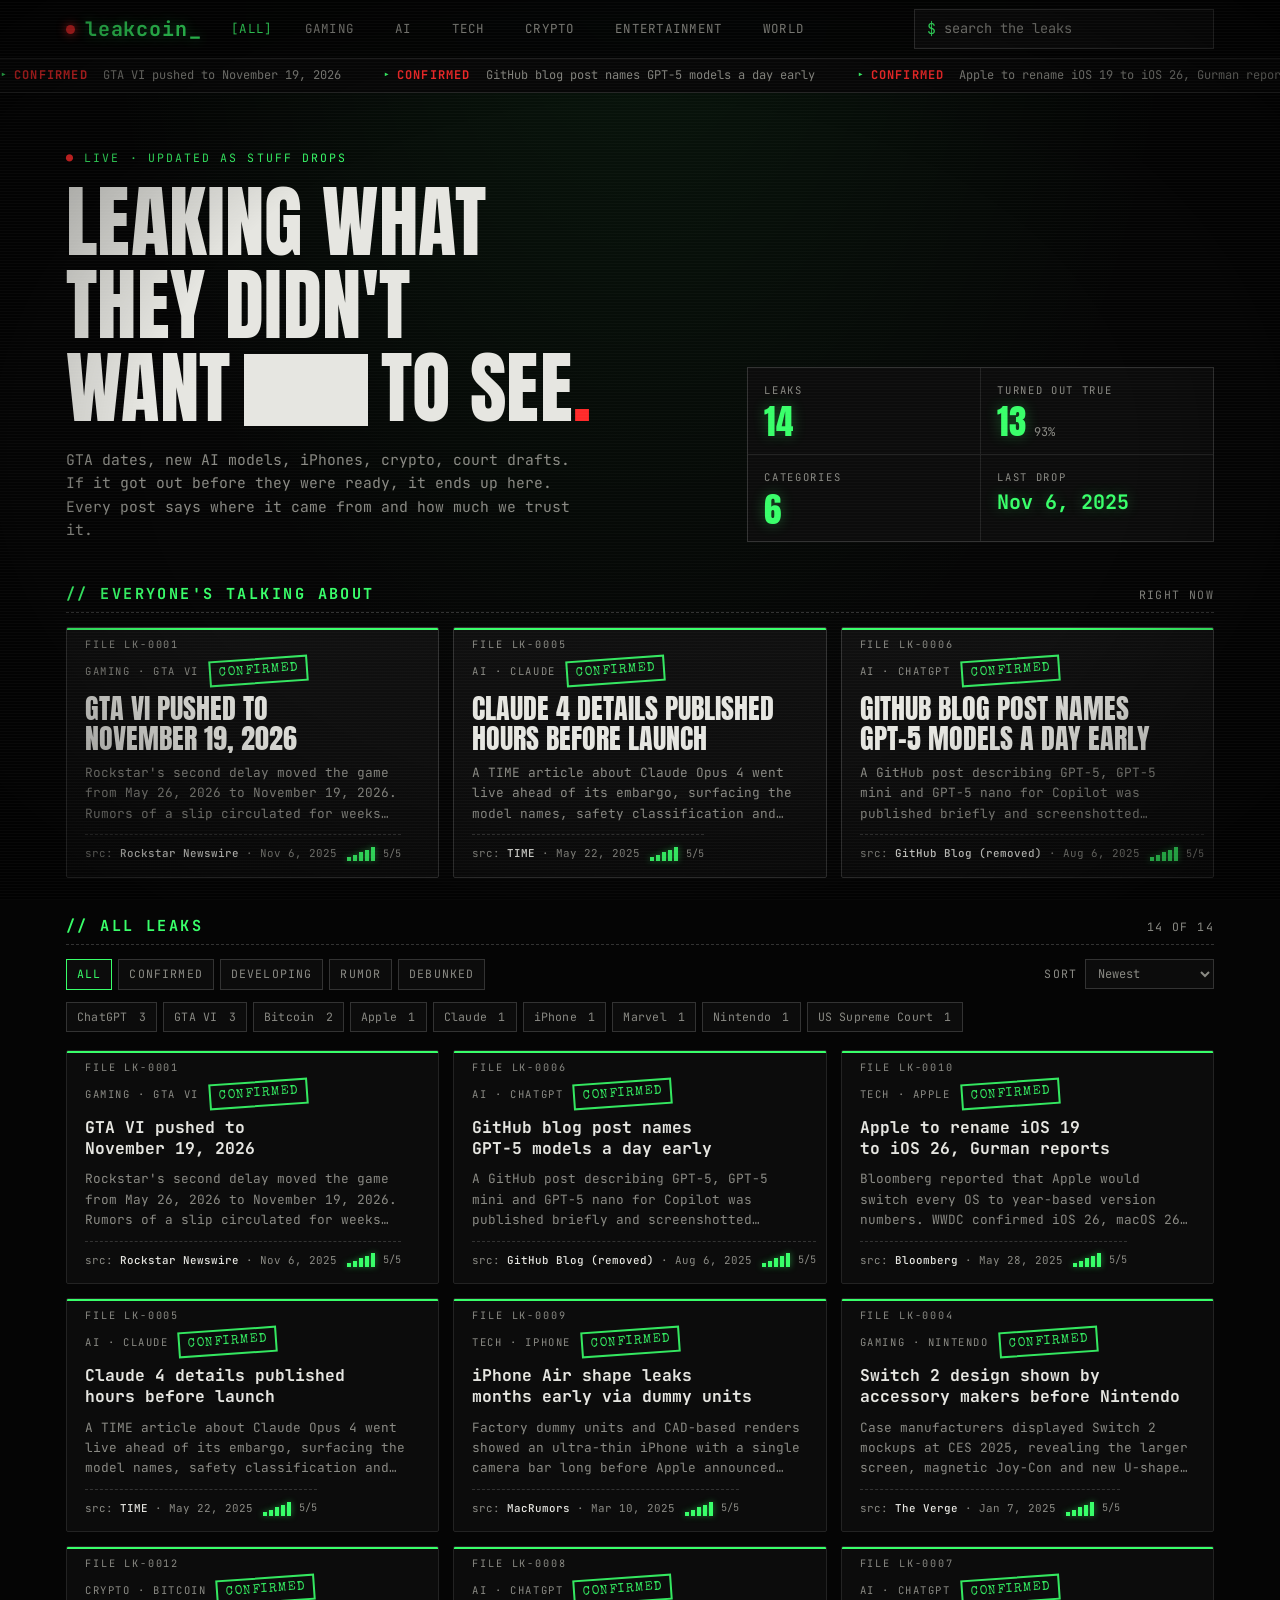
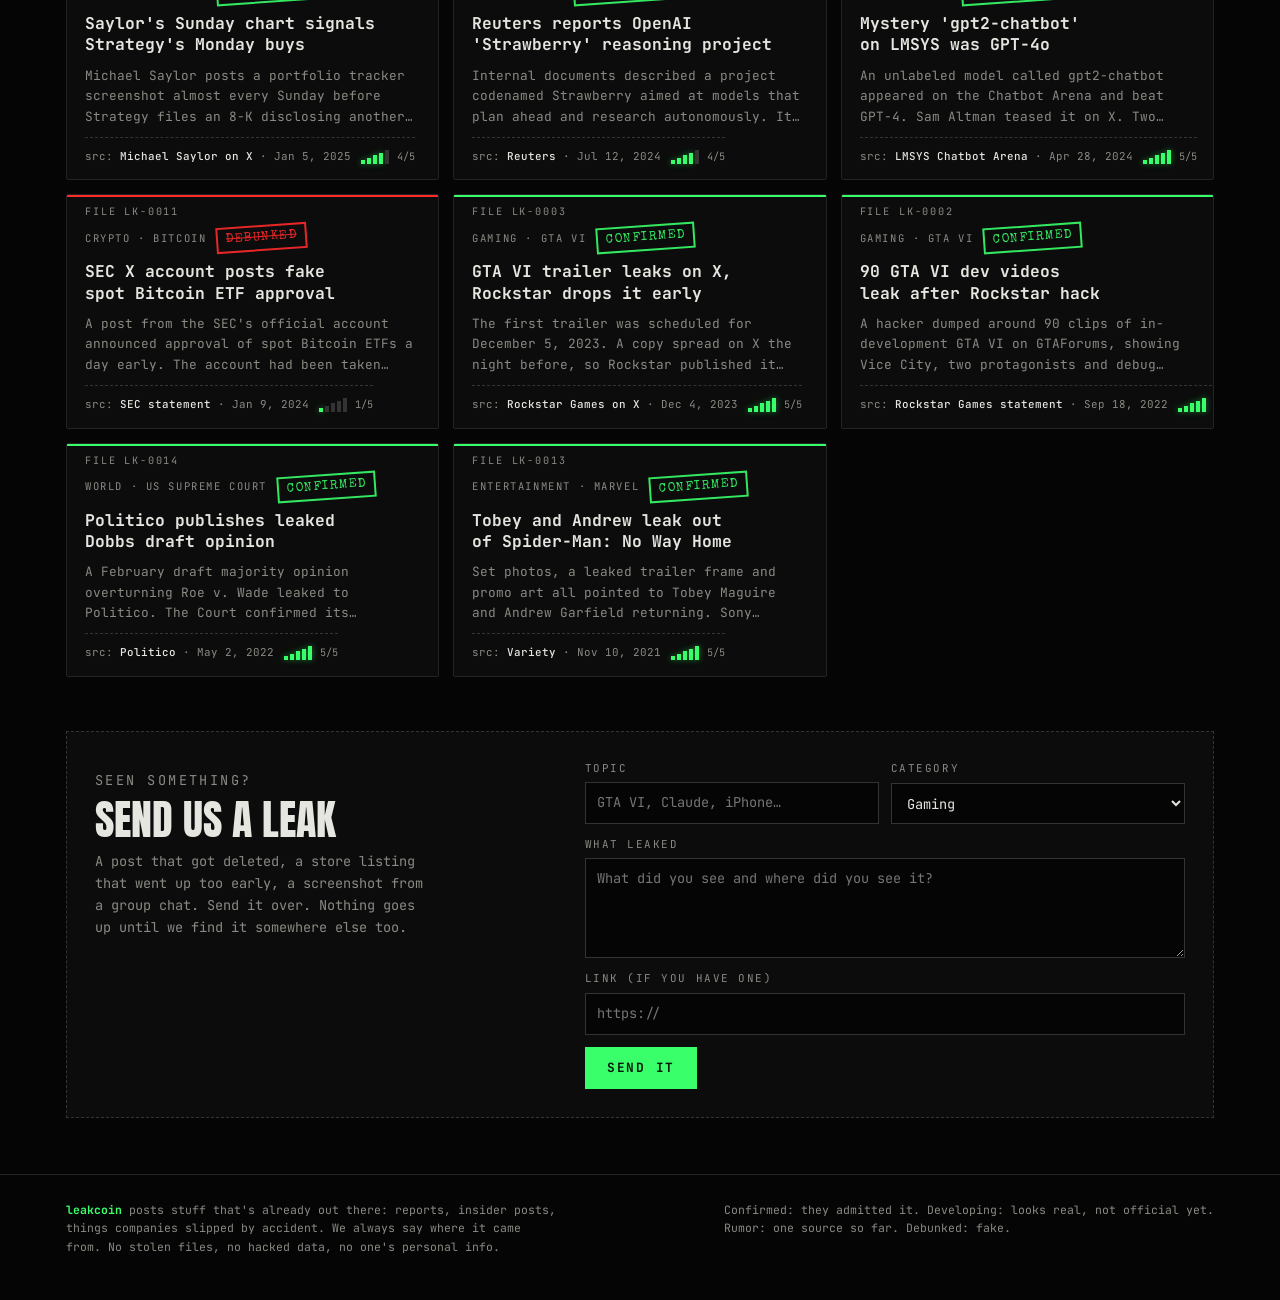
==== index.html @ 606b05f8 "Rewrite page copy in a plainer voice; new headline: Leaking what they didn't want you to see Co-Auth" ====
<!doctype html>
<html lang="en">
<head>
<meta charset="utf-8">
<meta name="viewport" content="width=device-width, initial-scale=1, viewport-fit=cover">
<title>leakcoin</title>
<meta name="claude:viewport-fit-sides" content="cover">
<link rel="preconnect" href="https://fonts.googleapis.com">
<link rel="preconnect" href="https://fonts.gstatic.com" crossorigin>
<link rel="stylesheet" href="https://fonts.googleapis.com/css2?family=Anton&family=JetBrains+Mono:wght@400;500;700&family=Special+Elite&display=swap">
<link rel="stylesheet" href="styles.css">
</head>
<body>

<header class="top" id="top">
  <div class="wrap top-inner">
    <a class="brand" href="#top"><span class="rec" aria-hidden="true"></span>leakcoin<span class="cursor" aria-hidden="true">_</span></a>
    <nav class="cats" id="nav-cats" aria-label="Categories"></nav>
    <label class="search" for="q">
      <svg width="16" height="16" viewBox="0 0 24 24" fill="none" stroke="currentColor" stroke-width="2" aria-hidden="true"><circle cx="11" cy="11" r="7"/><path d="m20 20-3.5-3.5"/></svg>
      <input id="q" type="search" placeholder="search the leaks" autocomplete="off">
    </label>
  </div>
</header>

<main>
  <div class="ticker" aria-hidden="true"><div class="ticker-track" id="ticker"></div></div>
  <section class="hero wrap">
    <div>
      <p class="eyebrow"><span class="blink">●</span> live · updated as stuff drops</p>
      <h1>Leaking what they didn't want <span class="redact">you</span> to see<em>.</em></h1>
      <p class="lede">GTA dates, new AI models, iPhones, crypto, court drafts. If it got out before they were ready, it ends up here. Every post says where it came from and how much we trust it.</p>
    </div>
    <dl class="stats">
      <div><dt>Leaks</dt><dd id="stat-total">0</dd></div>
      <div><dt>Turned out true</dt><dd id="stat-confirmed">0</dd></div>
      <div><dt>Categories</dt><dd id="stat-cats">0</dd></div>
      <div><dt>Last drop</dt><dd id="stat-updated" style="font-size:1.25rem">—</dd></div>
    </dl>
  </section>

  <section class="hot wrap" aria-labelledby="hot-h">
    <div class="section-head"><h2 id="hot-h">// Everyone's talking about</h2><span class="count">right now</span></div>
    <div class="hot-grid" id="hot"></div>
  </section>

  <section class="feed wrap" id="feed" aria-labelledby="feed-h">
    <div class="section-head"><h2 id="feed-h">// All leaks</h2><span class="count" id="feed-count"></span></div>
    <div class="toolbar">
      <div class="chips" id="status-chips" role="group" aria-label="Filter by status">
        <button class="chip status" data-status="all" aria-pressed="true">All</button>
        <button class="chip status" data-status="confirmed" aria-pressed="false">Confirmed</button>
        <button class="chip status" data-status="developing" aria-pressed="false">Developing</button>
        <button class="chip status" data-status="rumor" aria-pressed="false">Rumor</button>
        <button class="chip status" data-status="debunked" aria-pressed="false">Debunked</button>
      </div>
      <label class="sort">Sort
        <select id="sort">
          <option value="newest">Newest</option>
          <option value="hottest">Hottest</option>
          <option value="credible">Most credible</option>
        </select>
      </label>
    </div>
    <div class="topics" id="topics" role="group" aria-label="Filter by topic"></div>
    <div class="cards" id="cards"></div>
    <p class="empty" id="empty" hidden>Nothing here yet. Try a different search.</p>
  </section>

  <section class="tip wrap" id="tip">
    <div class="tip-box">
      <div>
        <p class="eyebrow">Seen something?</p>
        <h2>Send us a leak</h2>
        <p>A post that got deleted, a store listing that went up too early, a screenshot from a group chat. Send it over. Nothing goes up until we find it somewhere else too.</p>
      </div>
      <form id="tip-form">
        <div class="row2">
          <label>Topic <input id="tip-topic" name="topic" placeholder="GTA VI, Claude, iPhone…" required></label>
          <label>Category
            <select id="tip-cat" name="category">
              <option>Gaming</option><option>AI</option><option>Tech</option><option>Crypto</option><option>Entertainment</option><option>World</option>
            </select>
          </label>
        </div>
        <label>What leaked <textarea id="tip-text" name="text" placeholder="What did you see and where did you see it?" required></textarea></label>
        <label>Link (if you have one) <input id="tip-link" name="link" type="url" placeholder="https://"></label>
        <button class="btn" type="submit">Send it</button>
        <p class="note" id="tip-note" hidden>Got it. We'll check it out.</p>
      </form>
    </div>
  </section>
</main>

<footer>
  <div class="wrap">
    <p><strong>leakcoin</strong> posts stuff that's already out there: reports, insider posts, things companies slipped by accident. We always say where it came from. No stolen files, no hacked data, no one's personal info.</p>
    <p>Confirmed: they admitted it. Developing: looks real, not official yet. Rumor: one source so far. Debunked: fake.</p>
  </div>
</footer>

<dialog id="detail" aria-labelledby="detail-body">
  <button class="close" id="detail-close" aria-label="Close">✕</button>
  <div class="detail" id="detail-body"></div>
</dialog>

<script src="data.js"></script>
<script src="app.js"></script>
</body>
</html>
---- styles.css ----
/* leakcoin — design tokens
   Look: an underground leak board. Pure black, monospace, intercepted-file cards with
   rubber-stamp statuses, redaction bars, a scrolling wire ticker and faint CRT scanlines.
   Dark only on purpose. */
:root {
  --bg: #050505;
  --surface: #0c0c0c;
  --surface-2: #141414;
  --line: #232323;
  --line-2: #333;
  --fg: #e6e6e1;
  --muted: #8a8a84;
  --accent: #39ff6a;        /* phosphor green */
  --accent-ink: #031a08;
  --stamp: #ff2a2a;         /* classified red */
  --ok: #39ff6a;
  --warn: #ffb020;
  --bad: #ff2a2a;
  --info: #49c6ff;
  --shadow: 0 20px 60px rgba(0,0,0,.7);
  --display: "Anton", Impact, "Arial Narrow", sans-serif;
  --body: "JetBrains Mono", ui-monospace, SFMono-Regular, Menlo, monospace;
  --mono: "JetBrains Mono", ui-monospace, SFMono-Regular, Menlo, monospace;
  --type: "Special Elite", "Courier New", monospace;
  --radius: 2px;
  color-scheme: dark;
}

* { box-sizing: border-box; }
html { scroll-behavior: smooth; }
body {
  margin: 0; background: var(--bg); color: var(--fg);
  font-family: var(--body); font-size: 15px; line-height: 1.6;
  -webkit-font-smoothing: antialiased;
  background-image: radial-gradient(ellipse at 50% -10%, rgba(57,255,106,.07), transparent 60%);
  background-attachment: fixed;
}
/* CRT scanlines + vignette */
body::after {
  content: ""; position: fixed; inset: 0; pointer-events: none; z-index: 50;
  background:
    repeating-linear-gradient(0deg, rgba(255,255,255,.025) 0 1px, transparent 1px 3px),
    radial-gradient(ellipse at center, transparent 55%, rgba(0,0,0,.55));
}
body::before { content: ""; position: fixed; inset: 0 0 auto; height: env(safe-area-inset-top, 0px); z-index: 10; background: var(--bg); }
::selection { background: var(--accent); color: var(--accent-ink); }
a { color: inherit; }
button, input, select, textarea { font: inherit; color: inherit; }
button { cursor: pointer; }
:focus-visible { outline: 1px dashed var(--accent); outline-offset: 3px; }
h1, h2, h3 { text-wrap: balance; margin: 0; line-height: 1.05; }
.wrap {
  max-width: 1180px; margin-inline: auto;
  padding-left: max(16px, env(safe-area-inset-left, 0px));
  padding-right: max(16px, env(safe-area-inset-right, 0px));
}
.mono { font-family: var(--mono); }
.eyebrow { font-family: var(--mono); font-size: .72rem; letter-spacing: .18em; text-transform: uppercase; color: var(--accent); margin: 0; }
.blink { animation: blink 1.2s steps(1) infinite; color: var(--stamp); }
@keyframes blink { 50% { opacity: 0; } }

/* header */
.top { position: sticky; top: env(safe-area-inset-top, 0px); z-index: 9; background: rgba(5,5,5,.9); backdrop-filter: blur(8px); border-bottom: 1px solid var(--line); }
.top-inner { display: flex; align-items: center; gap: 18px; min-height: 58px; padding-block: 8px; flex-wrap: wrap; }
.brand { display: inline-flex; align-items: center; gap: 10px; text-decoration: none; font-family: var(--mono); font-weight: 700; font-size: 1.25rem; letter-spacing: .04em; color: var(--accent); text-shadow: 0 0 12px rgba(57,255,106,.45); }
.brand .rec { width: 9px; height: 9px; border-radius: 50%; background: var(--stamp); box-shadow: 0 0 10px var(--stamp); animation: blink 1.6s steps(1) infinite; }
.brand .cursor { margin-left: -8px; animation: blink 1s steps(1) infinite; }
.cats { display: flex; gap: 2px; flex: 1 1 320px; overflow-x: auto; scrollbar-width: none; min-width: 0; }
.cats::-webkit-scrollbar { display: none; }
.cats button { background: none; border: 1px solid transparent; padding: 6px 10px; color: var(--muted); white-space: nowrap; font-size: .78rem; text-transform: uppercase; letter-spacing: .1em; }
.cats button::before { content: "["; opacity: 0; }
.cats button::after { content: "]"; opacity: 0; }
.cats button:hover { color: var(--fg); }
.cats button[aria-current="true"] { color: var(--accent); }
.cats button[aria-current="true"]::before, .cats button[aria-current="true"]::after { opacity: 1; }
.search { display: flex; align-items: center; gap: 8px; background: var(--surface); border: 1px solid var(--line-2); padding: 0 12px; flex: 0 1 300px; min-width: 0; }
.search::before { content: "$"; color: var(--accent); }
.search svg { display: none; }
.search input { flex: 1; min-width: 0; background: none; border: 0; padding: 8px 0; outline: none; font-size: .85rem; }
.search input::placeholder { color: var(--muted); }
.search:focus-within { border-color: var(--accent); }

/* ticker */
.ticker { border-bottom: 1px solid var(--line); background: #080808; overflow: hidden; white-space: nowrap; font-size: .75rem; }
.ticker-track { display: inline-flex; gap: 42px; padding: 7px 0; animation: tick 70s linear infinite; }
.ticker-track span { color: var(--muted); }
.ticker-track b { color: var(--stamp); font-weight: 700; text-transform: uppercase; letter-spacing: .1em; margin-right: 8px; }
.ticker-track span::before { content: "▸ "; color: var(--accent); }
@keyframes tick { to { transform: translateX(-50%); } }

/* hero */
.hero { padding-block: 56px 34px; display: grid; gap: 28px; grid-template-columns: minmax(0, 1.4fr) minmax(0, 1fr); align-items: end; }
.hero h1 { font-family: var(--display); font-weight: 400; font-size: clamp(2.6rem, 6.2vw, 5.2rem); text-transform: uppercase; letter-spacing: .005em; max-width: 15ch; margin-top: 12px; }
.hero h1 em { font-style: normal; color: var(--stamp); }
.redact { position: relative; display: inline-block; color: transparent; animation: reveal 5s ease-in-out infinite; }
.redact::after { content: ""; position: absolute; inset: .1em -.08em .05em; background: var(--fg); animation: unredact 5s ease-in-out infinite; transform-origin: right; }
@keyframes unredact { 0%, 55% { transform: scaleX(1); } 65%, 90% { transform: scaleX(0); } 100% { transform: scaleX(1); } }
@keyframes reveal { 0%, 58% { color: transparent; } 62%, 92% { color: var(--accent); } 100% { color: transparent; } }
.lede { color: var(--muted); max-width: 58ch; margin: 18px 0 0; font-size: .92rem; }
.stats { margin: 0; display: grid; grid-template-columns: repeat(2, minmax(0,1fr)); gap: 1px; background: var(--line); border: 1px solid var(--line-2); }
.stats div { background: var(--surface); padding: 14px 16px; }
.stats dt { font-size: .66rem; letter-spacing: .16em; text-transform: uppercase; color: var(--muted); }
.stats dd { margin: 6px 0 0; font-family: var(--display); font-size: 2.2rem; line-height: 1; color: var(--accent); font-variant-numeric: tabular-nums; text-shadow: 0 0 14px rgba(57,255,106,.3); }
.stats dd small { font-family: var(--mono); font-size: .75rem; color: var(--muted); margin-left: 8px; text-shadow: none; }
#stat-updated { font-family: var(--mono); font-weight: 700; }

/* sections */
.section-head { display: flex; align-items: baseline; justify-content: space-between; gap: 12px; margin-bottom: 14px; flex-wrap: wrap; border-bottom: 1px dashed var(--line-2); padding-bottom: 8px; }
.section-head h2 { font-family: var(--mono); font-size: .95rem; font-weight: 700; text-transform: uppercase; letter-spacing: .16em; color: var(--accent); }
.section-head .count { color: var(--muted); font-size: .72rem; text-transform: uppercase; letter-spacing: .12em; }
.hot { padding-block: 10px 30px; }
.hot-grid { display: grid; grid-template-columns: repeat(3, minmax(0, 1fr)); gap: 14px; }

/* cards: intercepted files */
.card {
  background: var(--surface); border: 1px solid var(--line); border-radius: var(--radius);
  padding: 30px 18px 14px; display: flex; flex-direction: column; gap: 10px; min-width: 0;
  text-align: left; width: 100%; position: relative; overflow: hidden;
  transition: border-color .15s, box-shadow .15s;
}
.card::before { content: ""; position: absolute; inset: 0 0 auto; height: 2px; background: var(--line-2); }
.card[data-s="confirmed"]::before { background: var(--ok); }
.card[data-s="developing"]::before { background: var(--info); }
.card[data-s="rumor"]::before { background: var(--warn); }
.card[data-s="debunked"]::before { background: var(--bad); }
.card:hover { border-color: var(--accent); box-shadow: 0 0 0 1px rgba(57,255,106,.25), 0 0 30px rgba(57,255,106,.08); }
.card:hover h3 { color: var(--accent); }
.file { position: absolute; top: 9px; left: 18px; font-size: .64rem; letter-spacing: .18em; color: var(--muted); }
.card.hot-card { background: linear-gradient(180deg, #101010, var(--surface)); border-color: var(--line-2); }
.card-top { display: flex; justify-content: space-between; align-items: center; gap: 10px; }
.cat { font-size: .66rem; letter-spacing: .15em; text-transform: uppercase; color: var(--muted); }
/* status as a rubber stamp */
.pill { font-family: var(--type); font-size: .78rem; letter-spacing: .12em; text-transform: uppercase; padding: 1px 8px; border: 2px solid; white-space: nowrap; transform: rotate(-4deg); opacity: .9; }
.pill[data-s="confirmed"]  { color: var(--ok); }
.pill[data-s="developing"] { color: var(--info); }
.pill[data-s="rumor"]      { color: var(--warn); }
.pill[data-s="debunked"]   { color: var(--bad); text-decoration: line-through; }
.card h3 { font-family: var(--mono); font-size: 1.02rem; font-weight: 700; line-height: 1.3; transition: color .15s; }
.hot-card h3 { font-family: var(--display); font-weight: 400; font-size: 1.75rem; text-transform: uppercase; line-height: 1.05; }
.card p { margin: 0; color: var(--muted); font-size: .8rem; display: -webkit-box; -webkit-line-clamp: 3; -webkit-box-orient: vertical; overflow: hidden; }
.card-foot { display: flex; justify-content: space-between; align-items: center; gap: 10px; margin-top: auto; padding-top: 10px; border-top: 1px dashed var(--line-2); }
.src { font-size: .68rem; color: var(--muted); min-width: 0; overflow: hidden; text-overflow: ellipsis; white-space: nowrap; }
.src b { color: var(--fg); font-weight: 500; }
.src b::before { content: "src: "; color: var(--muted); font-weight: 400; }
/* credibility as signal bars */
.cred { display: inline-flex; gap: 2px; align-items: flex-end; flex: none; height: 14px; }
.cred i { width: 4px; background: var(--line-2); display: block; }
.cred i:nth-child(1) { height: 4px; } .cred i:nth-child(2) { height: 6px; } .cred i:nth-child(3) { height: 9px; }
.cred i:nth-child(4) { height: 11px; } .cred i:nth-child(5) { height: 14px; }
.cred i.on { background: var(--accent); box-shadow: 0 0 6px rgba(57,255,106,.5); }
.cred span { font-size: .64rem; color: var(--muted); margin-left: 6px; align-self: center; }

/* feed */
.feed { padding-block: 10px 44px; }
.toolbar { display: flex; justify-content: space-between; gap: 12px; align-items: center; flex-wrap: wrap; margin-bottom: 12px; }
.chips { display: flex; gap: 6px; flex-wrap: wrap; }
.chip { border: 1px solid var(--line-2); background: var(--surface); padding: 5px 10px; font-size: .72rem; color: var(--muted); text-transform: uppercase; letter-spacing: .1em; }
.chip:hover { color: var(--fg); border-color: var(--muted); }
.chip[aria-pressed="true"] { color: var(--accent); border-color: var(--accent); }
.chip.topic { text-transform: none; letter-spacing: .02em; }
.chip.topic[aria-pressed="true"] { color: var(--accent-ink); background: var(--accent); border-color: var(--accent); }
.sort { display: flex; align-items: center; gap: 8px; color: var(--muted); font-size: .72rem; text-transform: uppercase; letter-spacing: .1em; }
.sort select { background: var(--surface); border: 1px solid var(--line-2); padding: 5px 8px; font-size: .75rem; }
.topics { display: flex; gap: 6px; flex-wrap: wrap; margin-bottom: 18px; }
.topics .chip .mono { color: var(--muted); margin-left: 4px; }
.topics .chip[aria-pressed="true"] .mono { color: var(--accent-ink); }
.cards { display: grid; grid-template-columns: repeat(3, minmax(0, 1fr)); gap: 14px; }
.empty { color: var(--muted); text-align: center; padding: 40px 0; border: 1px dashed var(--line-2); font-size: .85rem; }

/* tip: dead drop */
.tip { padding-block: 10px 56px; }
.tip-box { display: grid; grid-template-columns: minmax(0, 1fr) minmax(0, 1.3fr); gap: 28px; background: var(--surface); border: 1px dashed var(--line-2); padding: 28px; position: relative; }
.tip-box h2 { font-family: var(--display); font-weight: 400; font-size: 2.6rem; text-transform: uppercase; margin-top: 6px; }
.tip-box p { color: var(--muted); margin: 10px 0 0; max-width: 42ch; font-size: .85rem; }
.tip form { display: grid; gap: 12px; }
.tip label { display: grid; gap: 5px; font-size: .68rem; color: var(--muted); text-transform: uppercase; letter-spacing: .14em; }
.tip input, .tip textarea, .tip select { background: var(--bg); border: 1px solid var(--line-2); padding: 9px 11px; width: 100%; font-size: .85rem; text-transform: none; letter-spacing: 0; color: var(--fg); }
.tip input:focus, .tip textarea:focus, .tip select:focus { border-color: var(--accent); outline: none; }
.tip textarea { min-height: 100px; resize: vertical; }
.row2 { display: grid; grid-template-columns: 1fr 1fr; gap: 12px; }
.btn { background: var(--accent); color: var(--accent-ink); border: 0; padding: 11px 22px; font-weight: 700; text-transform: uppercase; letter-spacing: .14em; font-size: .8rem; justify-self: start; }
.btn:hover { box-shadow: 0 0 20px rgba(57,255,106,.45); }
.note { font-size: .75rem; color: var(--ok); margin: 0; }

footer { border-top: 1px solid var(--line); padding-block: 26px 44px; color: var(--muted); font-size: .72rem; }
footer .wrap { display: flex; justify-content: space-between; gap: 16px; flex-wrap: wrap; }
footer p { margin: 0; max-width: 70ch; }
footer strong { color: var(--accent); }

/* detail dialog: the opened file */
dialog { background: var(--surface); color: var(--fg); border: 1px solid var(--line-2); border-radius: var(--radius); padding: 0; width: min(720px, calc(100vw - 32px)); max-height: calc(100vh - 48px); box-shadow: var(--shadow), 0 0 0 1px rgba(57,255,106,.12); }
dialog::backdrop { background: rgba(0,0,0,.8); backdrop-filter: blur(2px); }
.detail { padding: 28px; display: grid; gap: 16px; }
.detail .card-top { align-items: flex-start; padding-right: 40px; }
.detail .pill { font-size: 1.05rem; transform: rotate(-6deg); }
.detail h2 { font-family: var(--display); font-weight: 400; font-size: 2.4rem; text-transform: uppercase; }
.detail .summary { font-size: .92rem; margin: 0; }
.detail h4 { margin: 8px 0 6px; font-size: .68rem; letter-spacing: .18em; text-transform: uppercase; color: var(--accent); font-weight: 500; }
.detail h4::before { content: "// "; }
.detail ul { margin: 0; padding-left: 18px; font-size: .85rem; }
.detail li { margin: 4px 0; }
.detail ul li::marker { content: "› "; color: var(--accent); }
.timeline { list-style: none; margin: 0; display: grid; gap: 6px; border-left: 1px solid var(--line-2); padding-left: 14px; }
.timeline li { display: grid; grid-template-columns: 110px 1fr; gap: 12px; font-size: .82rem; }
.timeline time { font-size: .72rem; color: var(--muted); padding-top: 2px; }
.sources { display: flex; flex-wrap: wrap; gap: 6px; }
.sources span, .tags span { font-size: .7rem; border: 1px solid var(--line-2); padding: 3px 9px; }
.tags span::before { content: "#"; color: var(--accent); }
.tags { display: flex; flex-wrap: wrap; gap: 6px; }
.close { position: absolute; top: 12px; right: 12px; background: var(--surface-2); border: 1px solid var(--line-2); width: 34px; height: 34px; display: grid; place-items: center; z-index: 1; }
.close:hover { border-color: var(--stamp); color: var(--stamp); }
.detail-foot { display: flex; justify-content: space-between; align-items: center; gap: 12px; border-top: 1px dashed var(--line-2); padding-top: 12px; flex-wrap: wrap; }

@media (max-width: 900px) {
  .hero { grid-template-columns: 1fr; }
  .hot-grid, .cards { grid-template-columns: repeat(2, minmax(0, 1fr)); }
  .tip-box { grid-template-columns: 1fr; }
}
@media (max-width: 600px) {
  .top-inner { gap: 8px; }
  .search { flex-basis: 100%; order: 3; }
  .hero { padding-block: 36px 24px; }
  .hot-grid, .cards { grid-template-columns: 1fr; }
  .stats dd { font-size: 1.8rem; }
  .row2 { grid-template-columns: 1fr; }
  .timeline li { grid-template-columns: 1fr; gap: 2px; }
  .detail { padding: 24px 18px; }
  .detail h2 { font-size: 1.9rem; }
}
@media (prefers-reduced-motion: reduce) {
  html { scroll-behavior: auto; }
  *, *::before, *::after { animation: none !important; transition: none !important; }
  .redact { color: var(--accent); }
  .redact::after { display: none; }
}
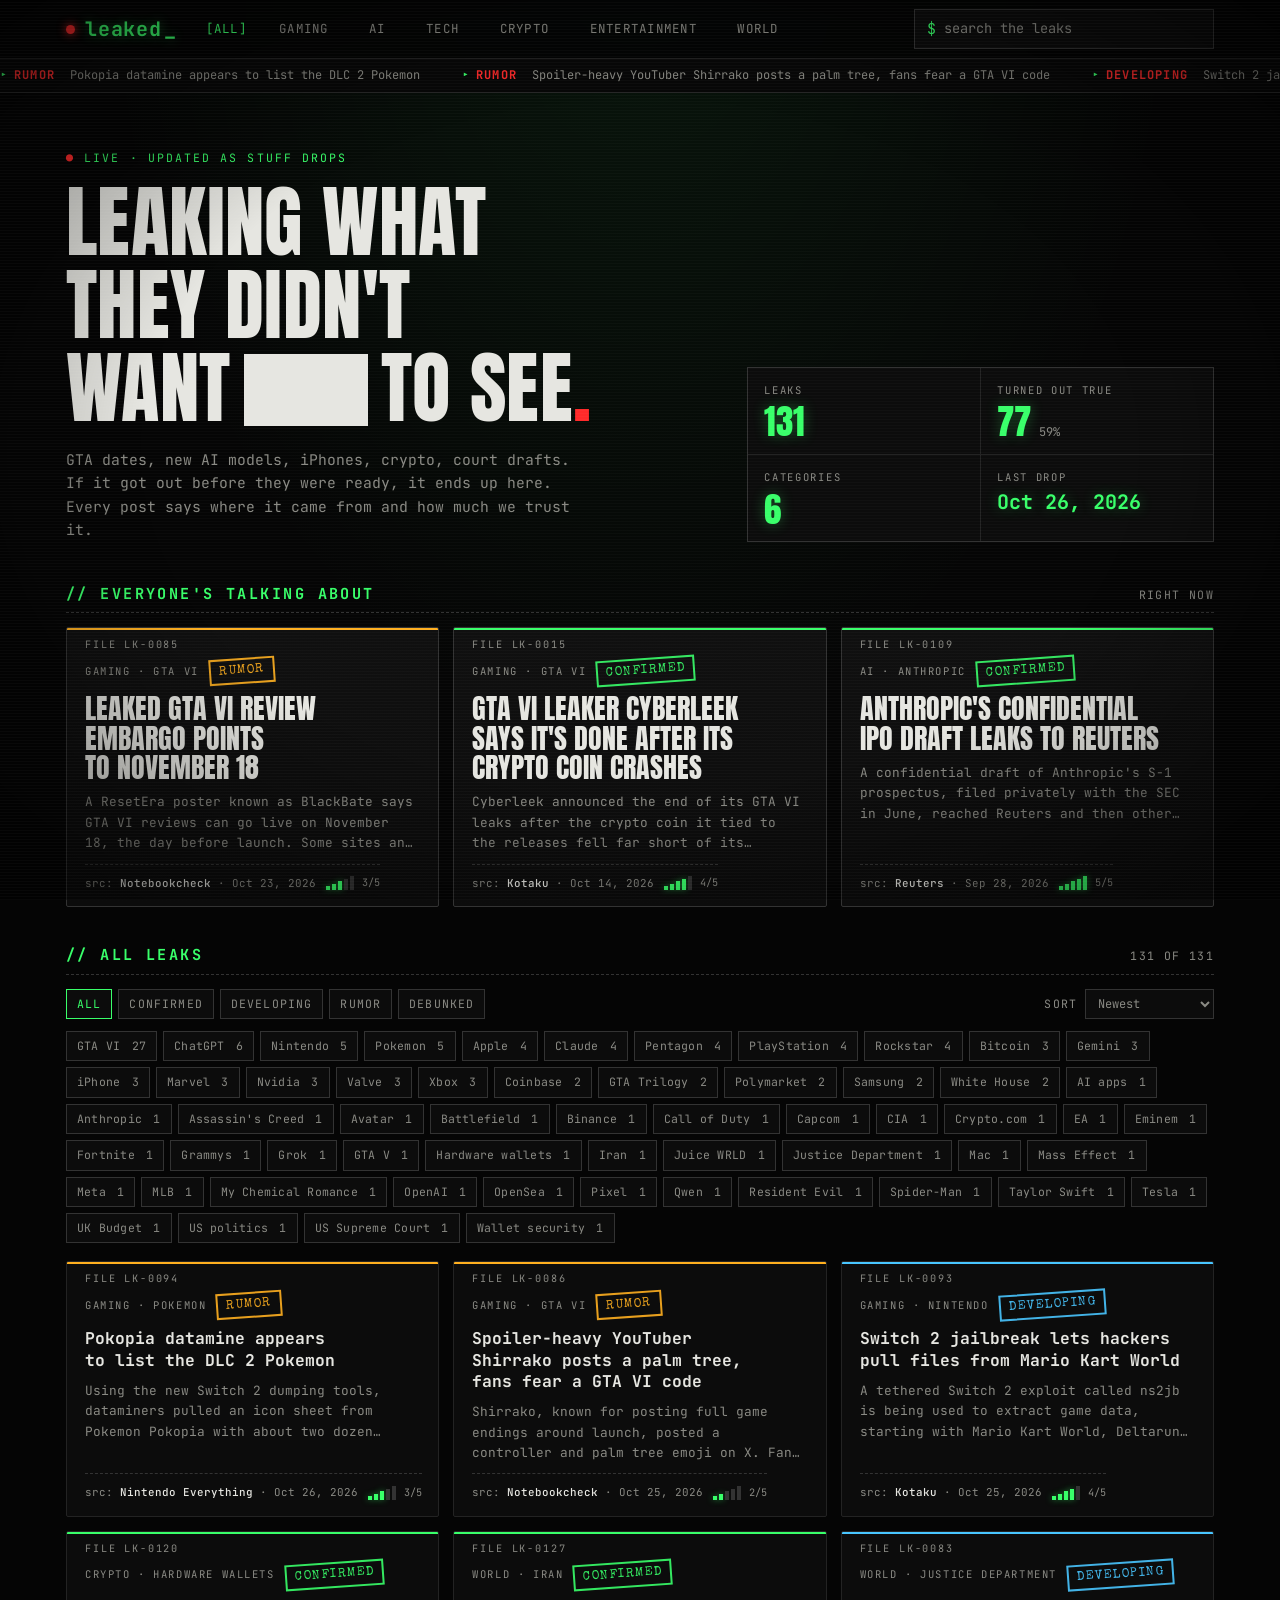
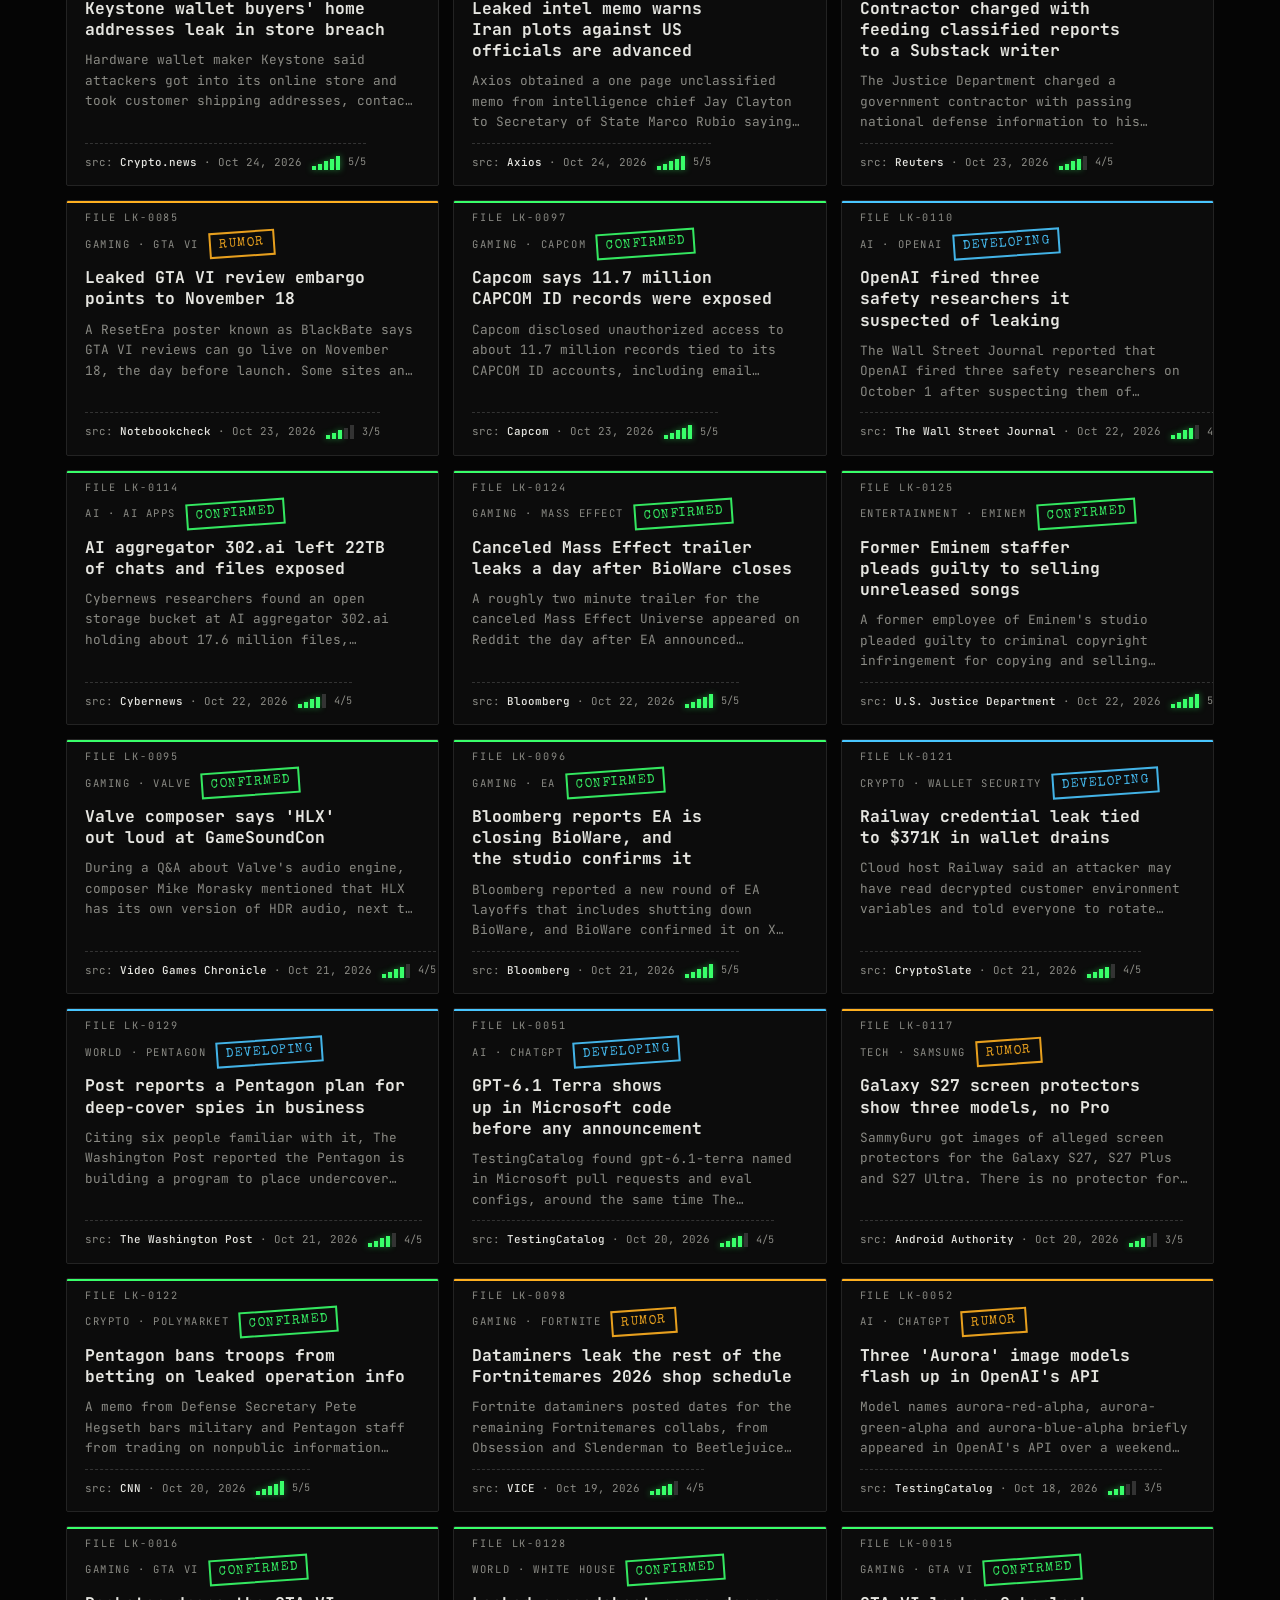
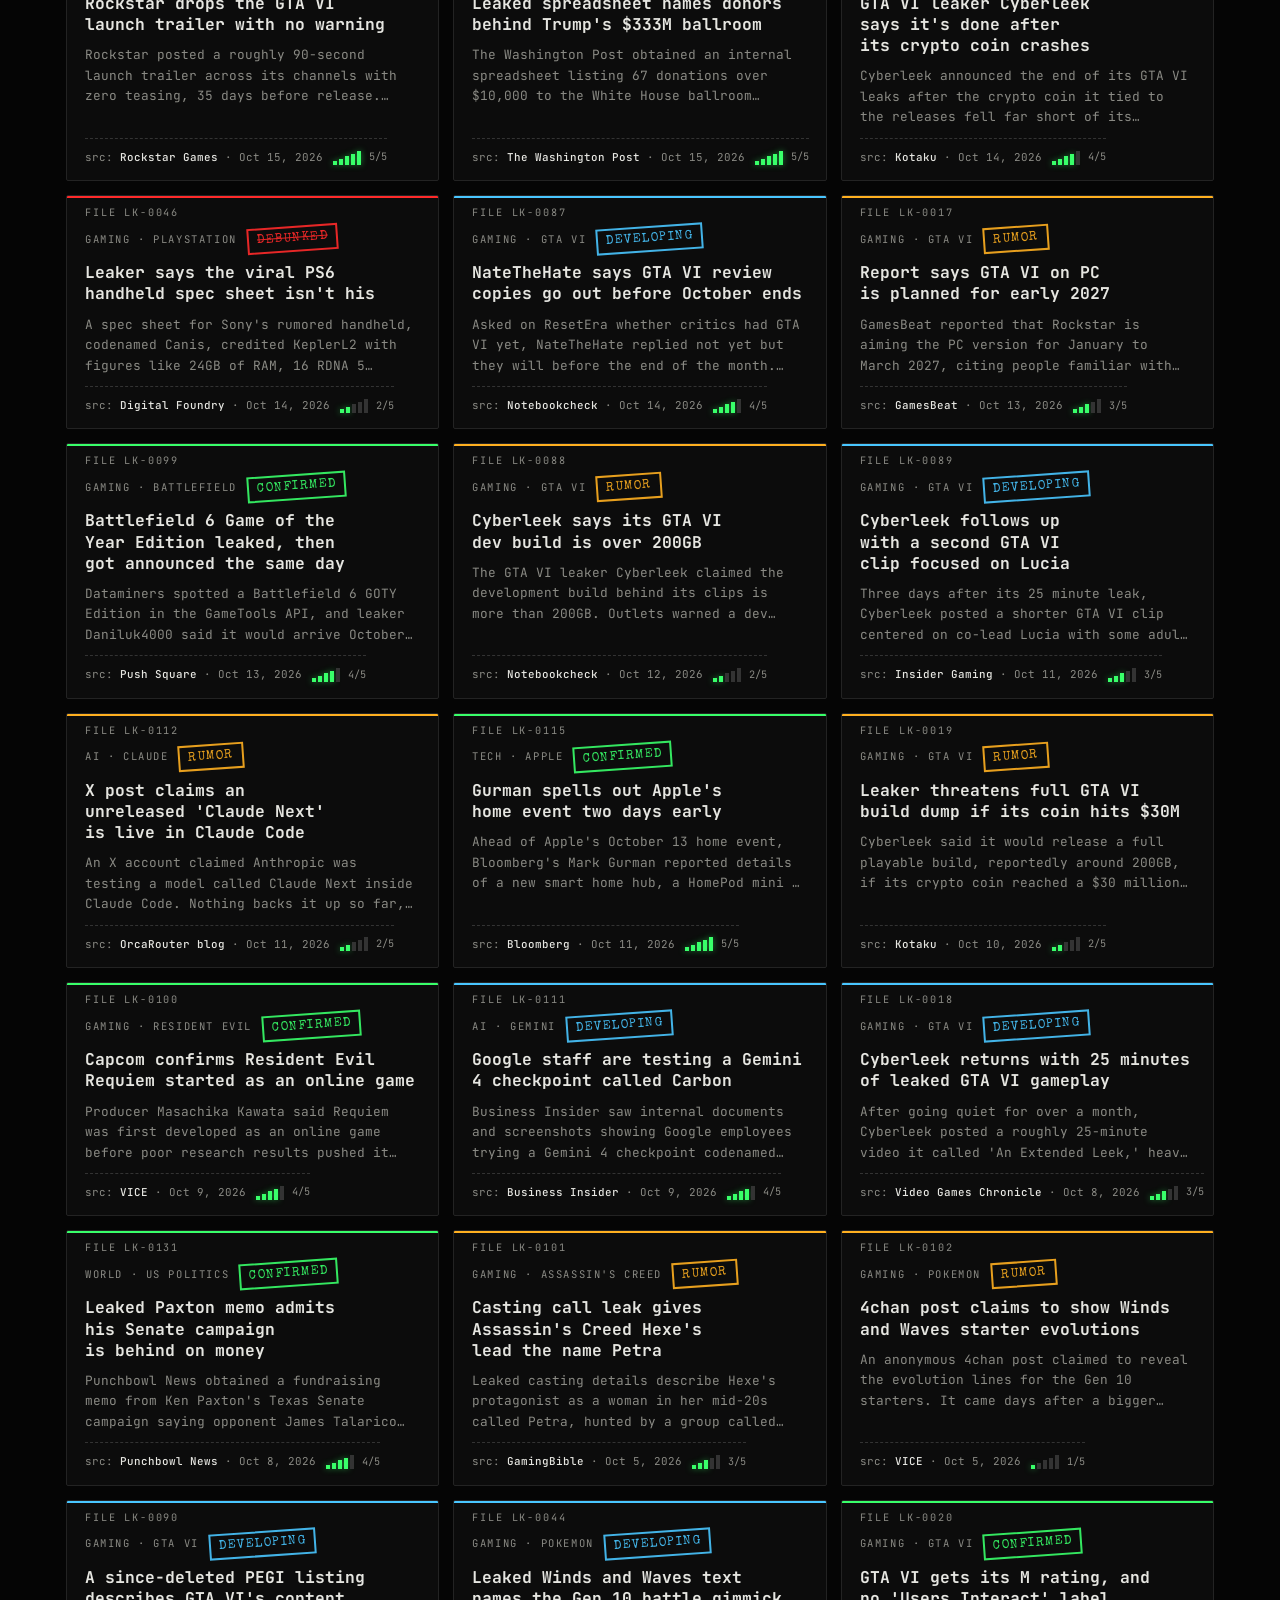
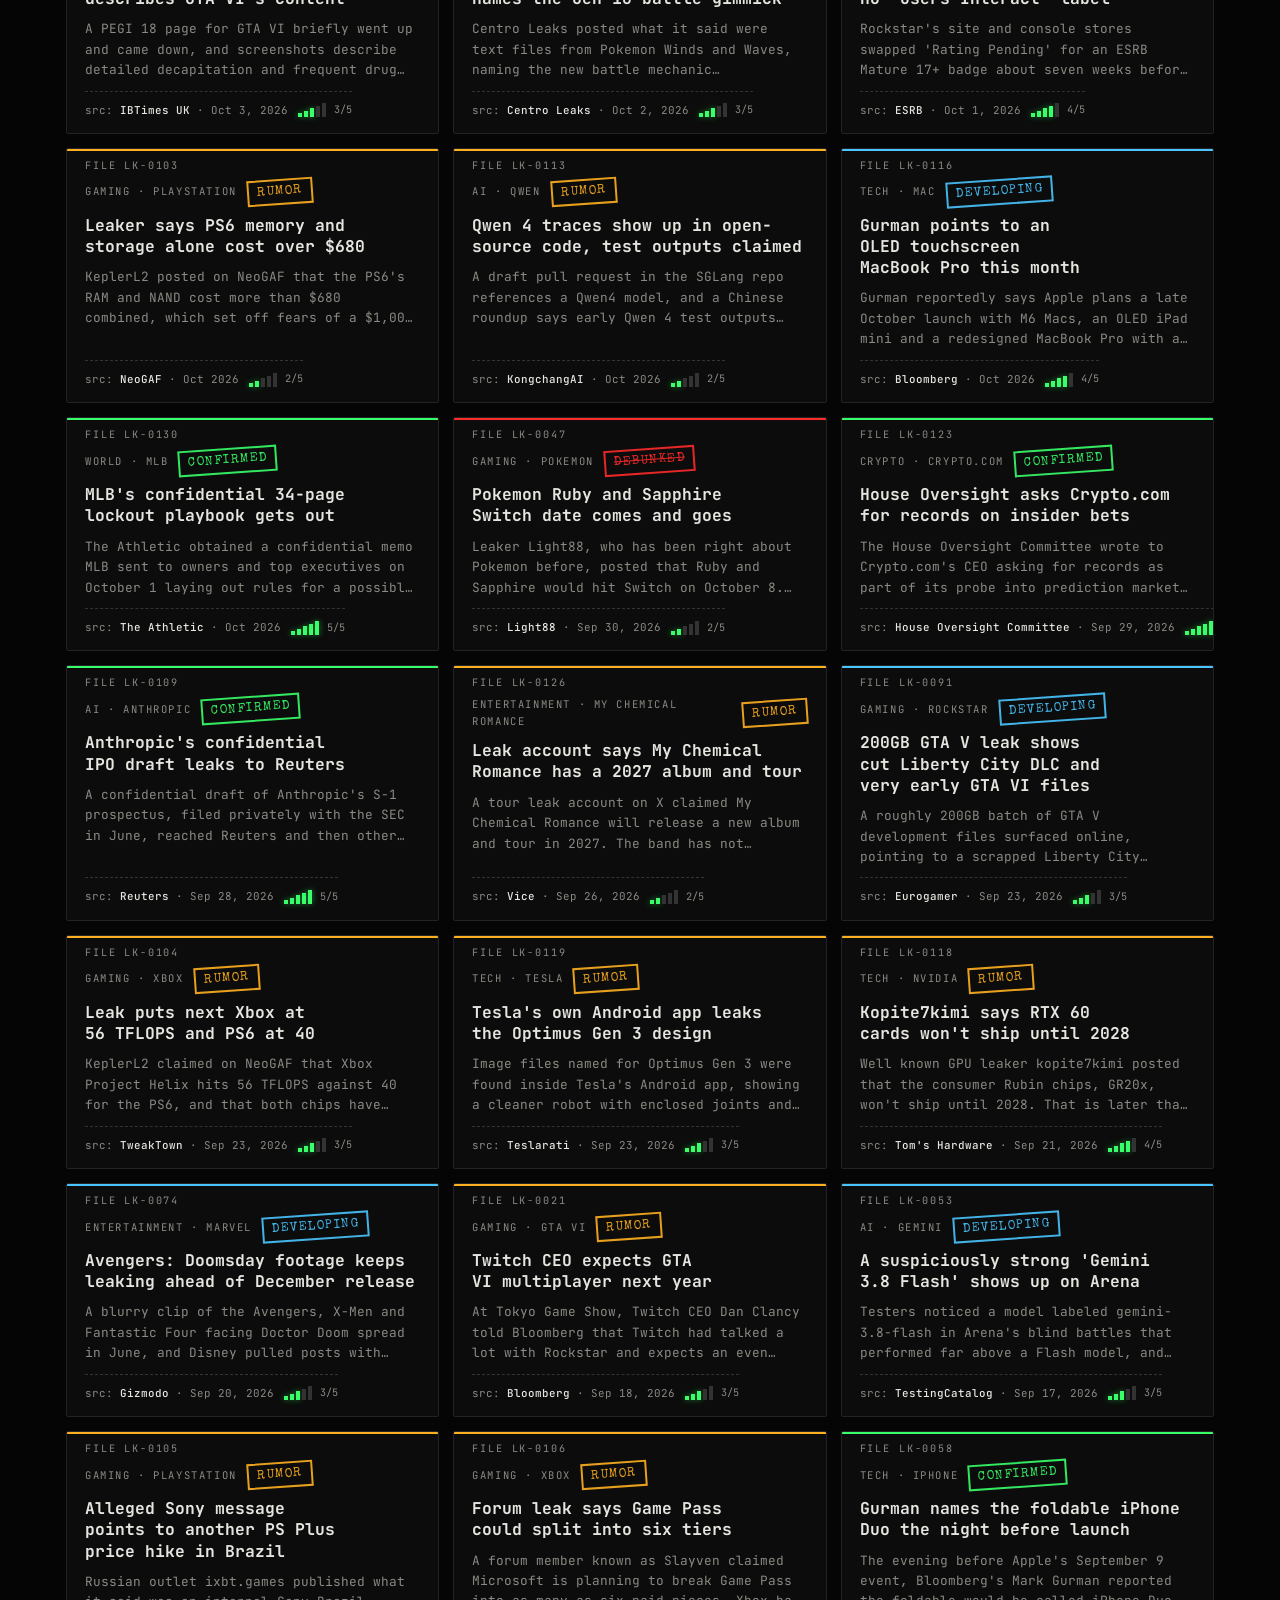
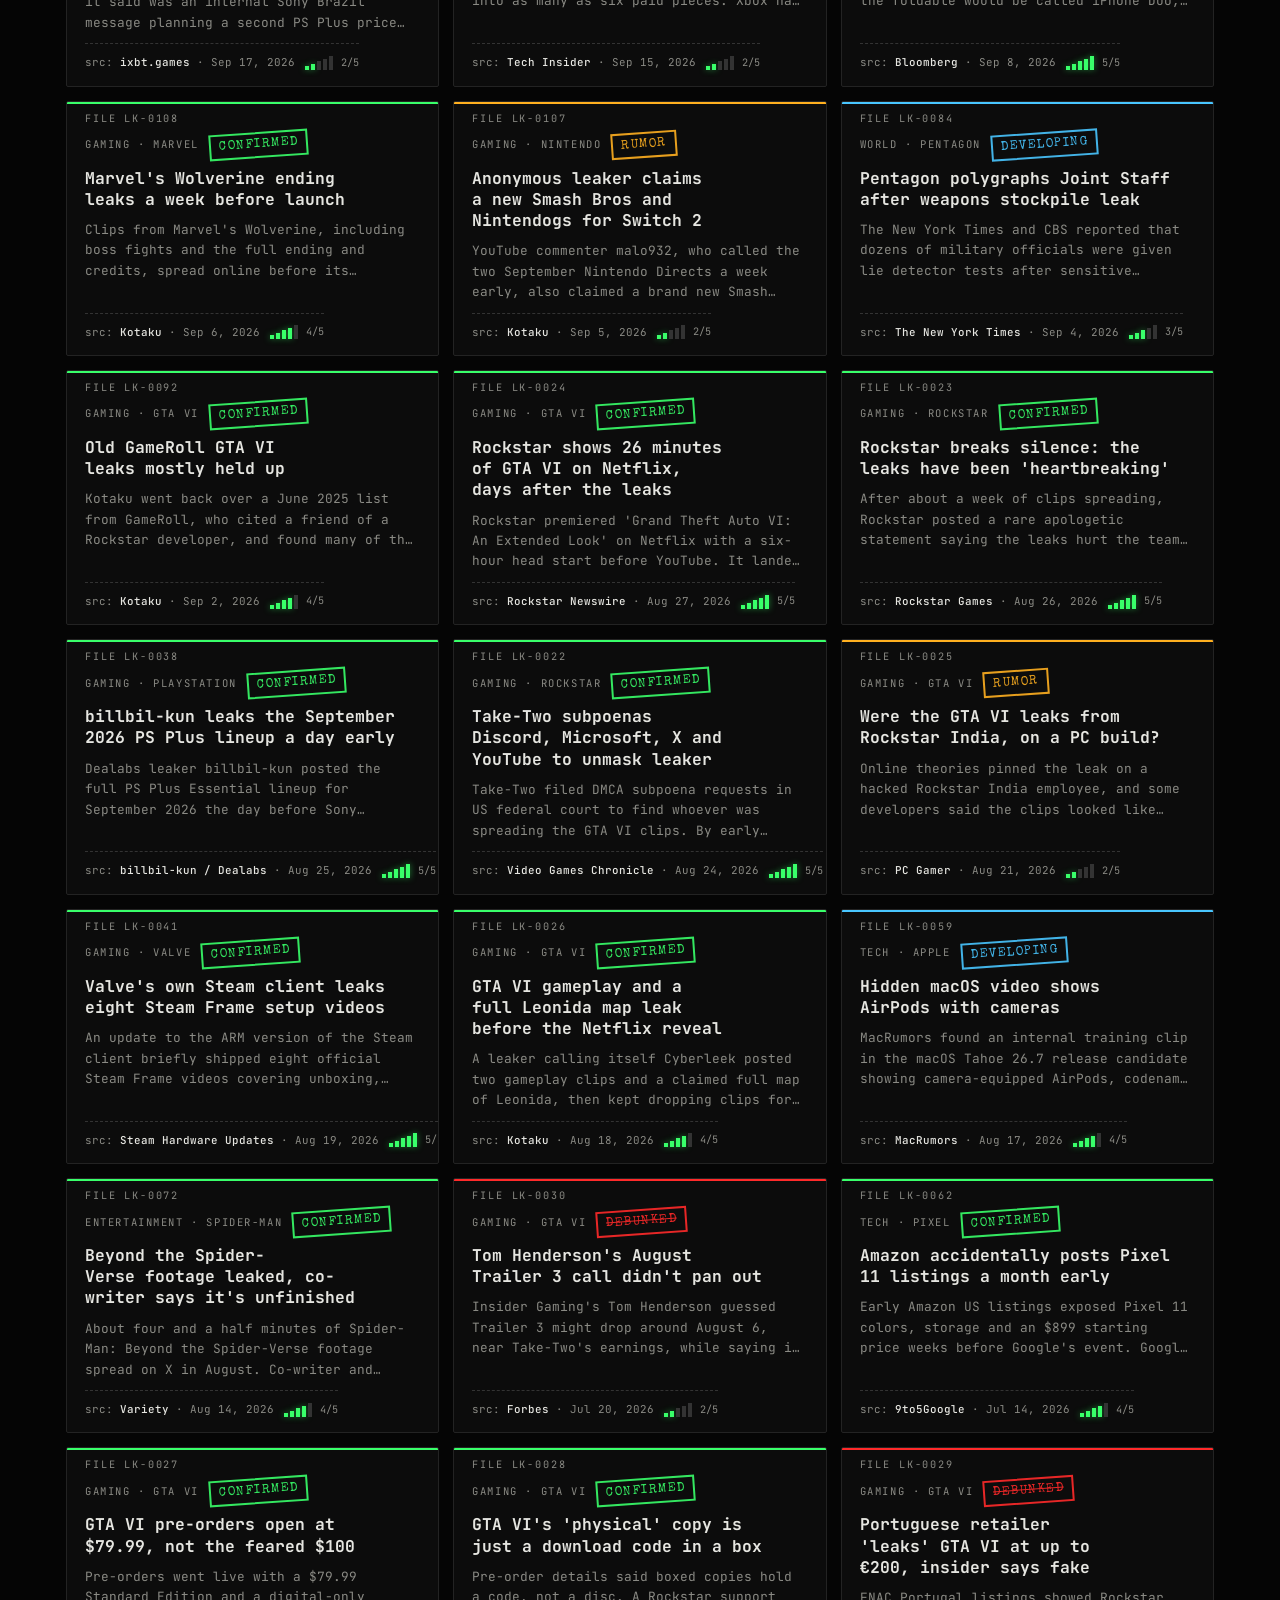
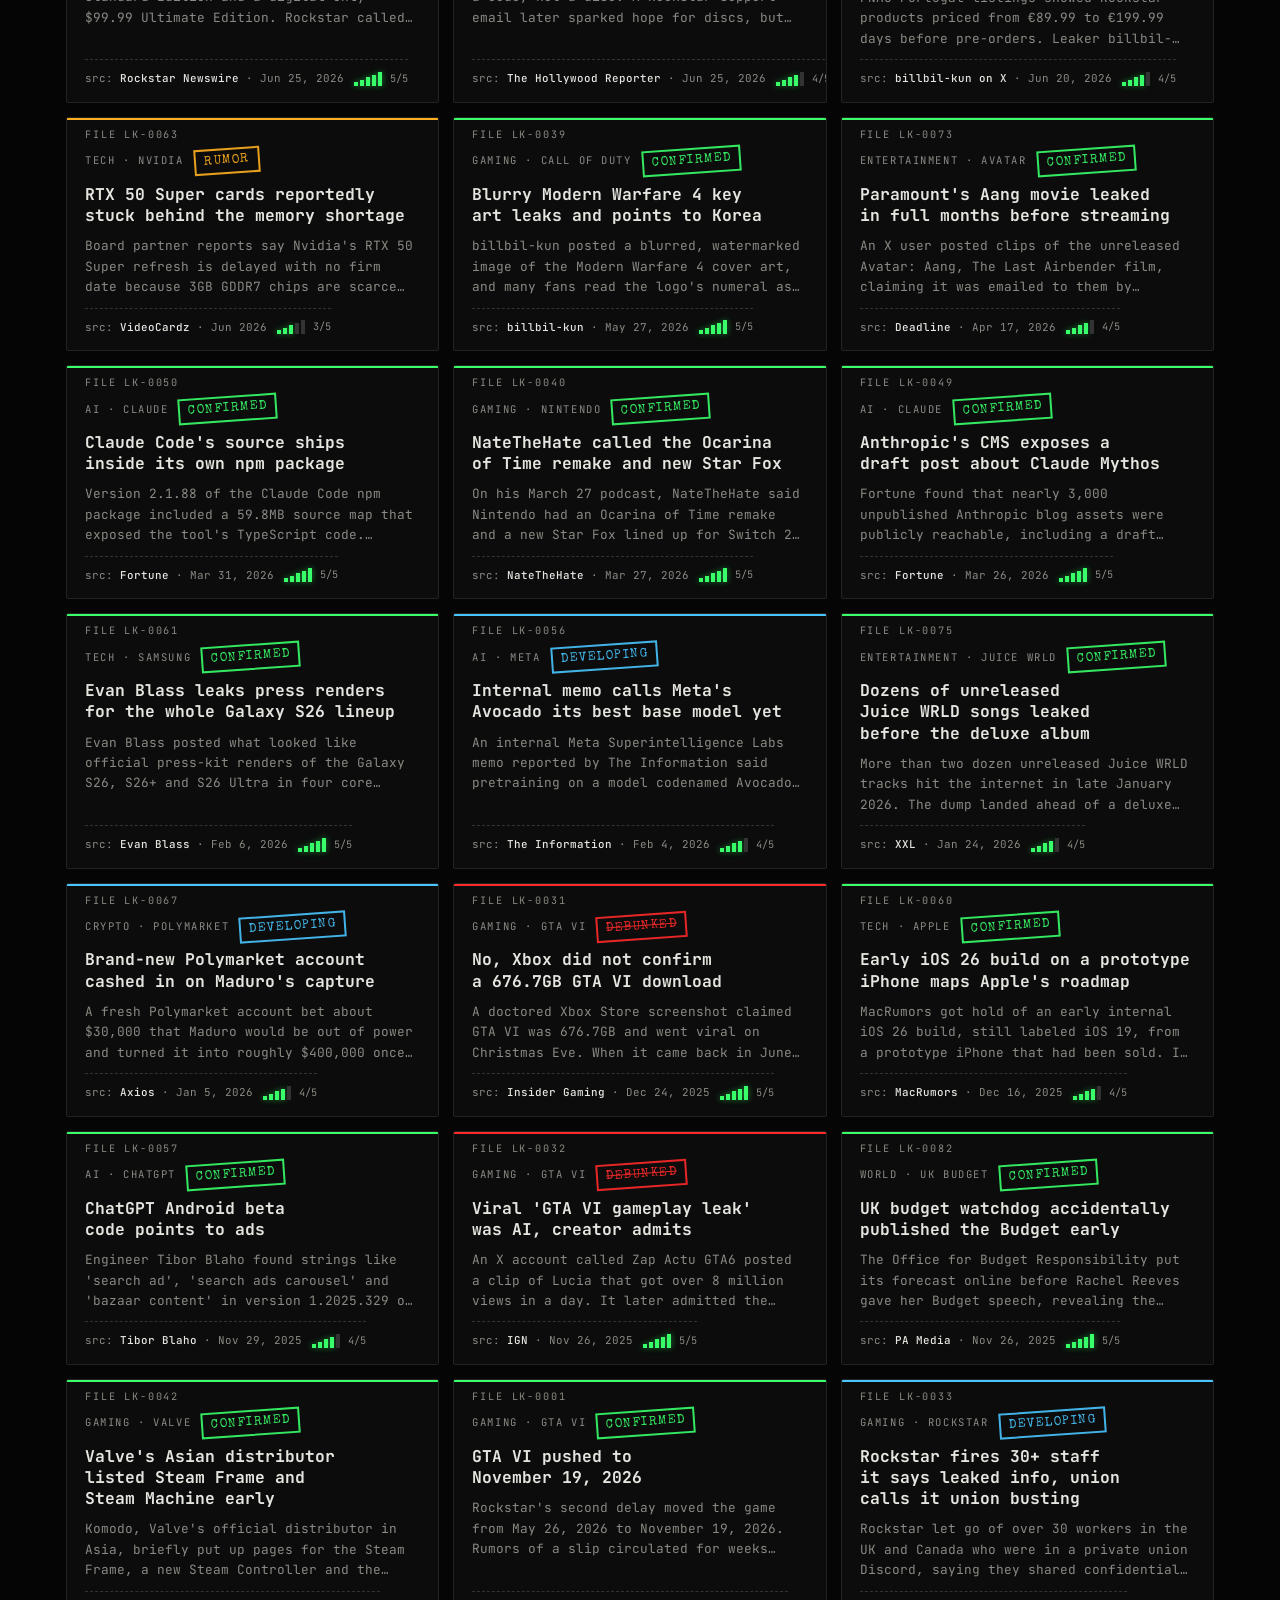
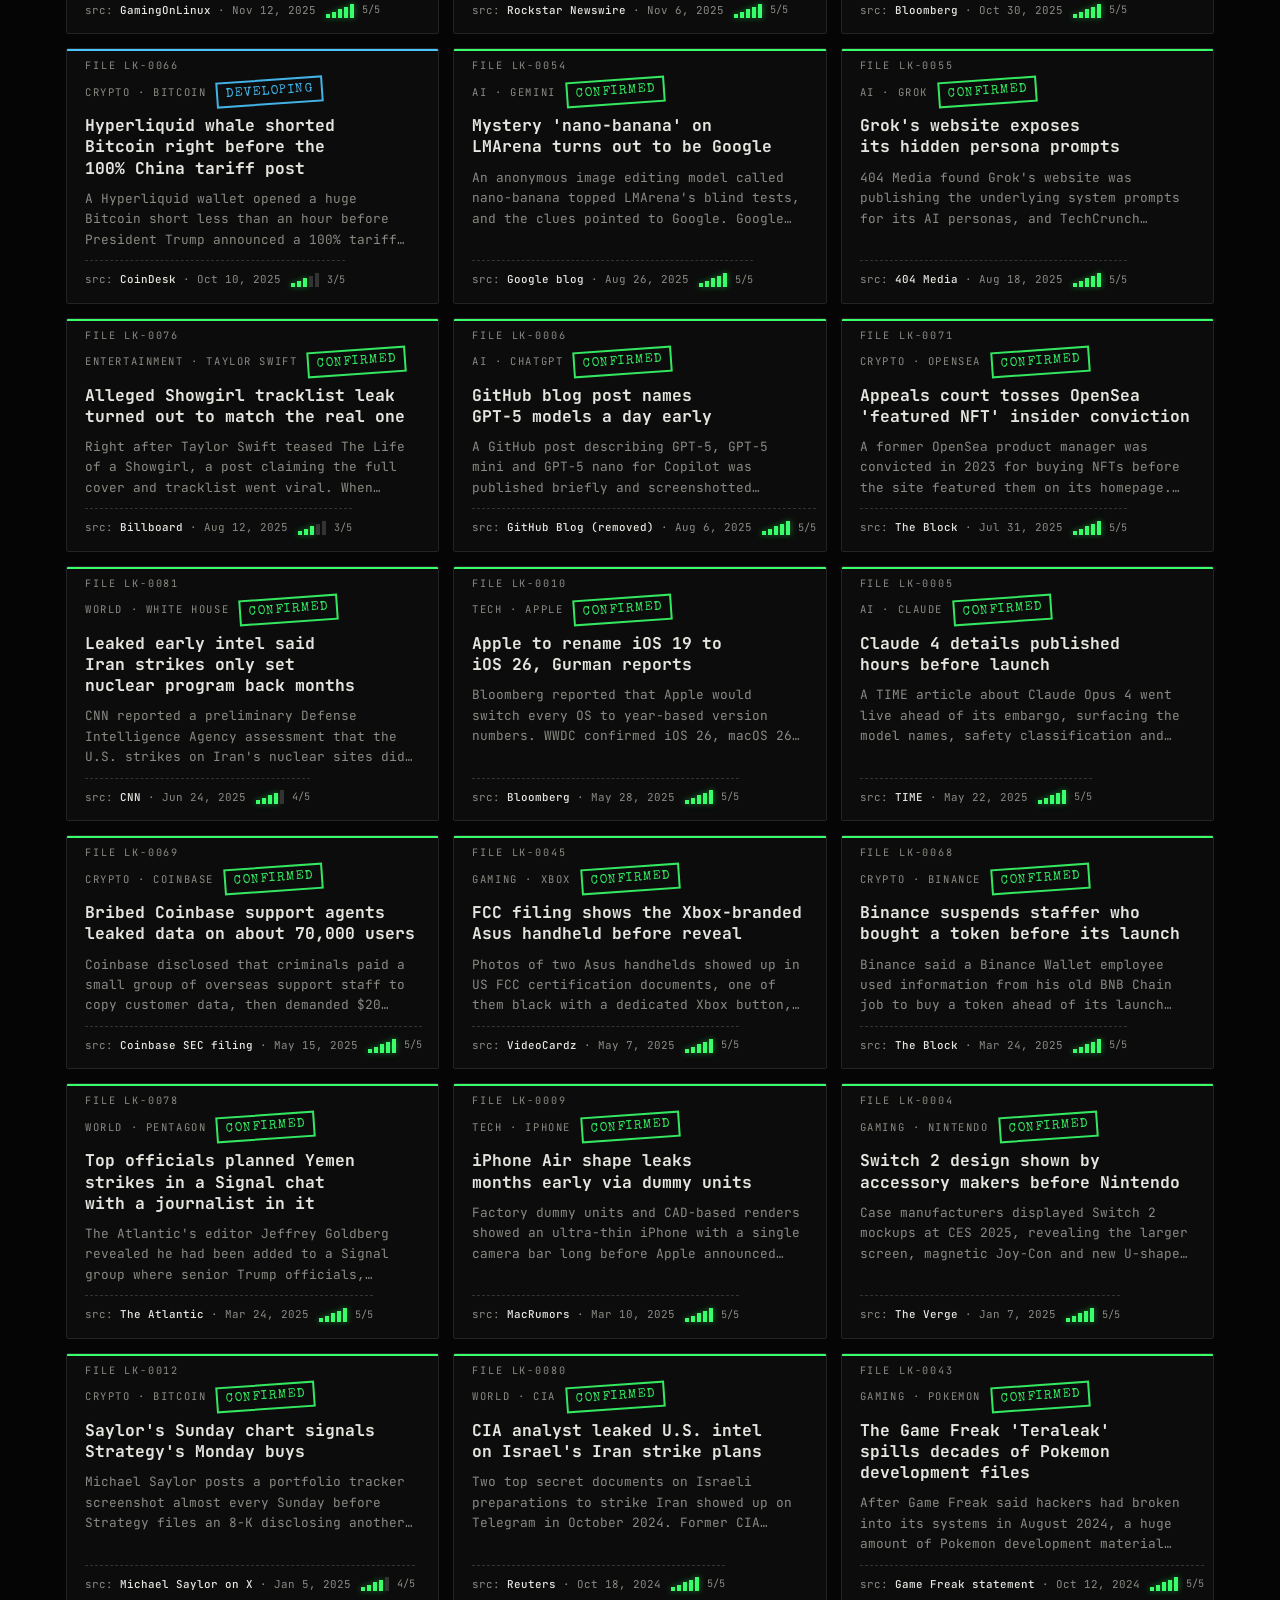
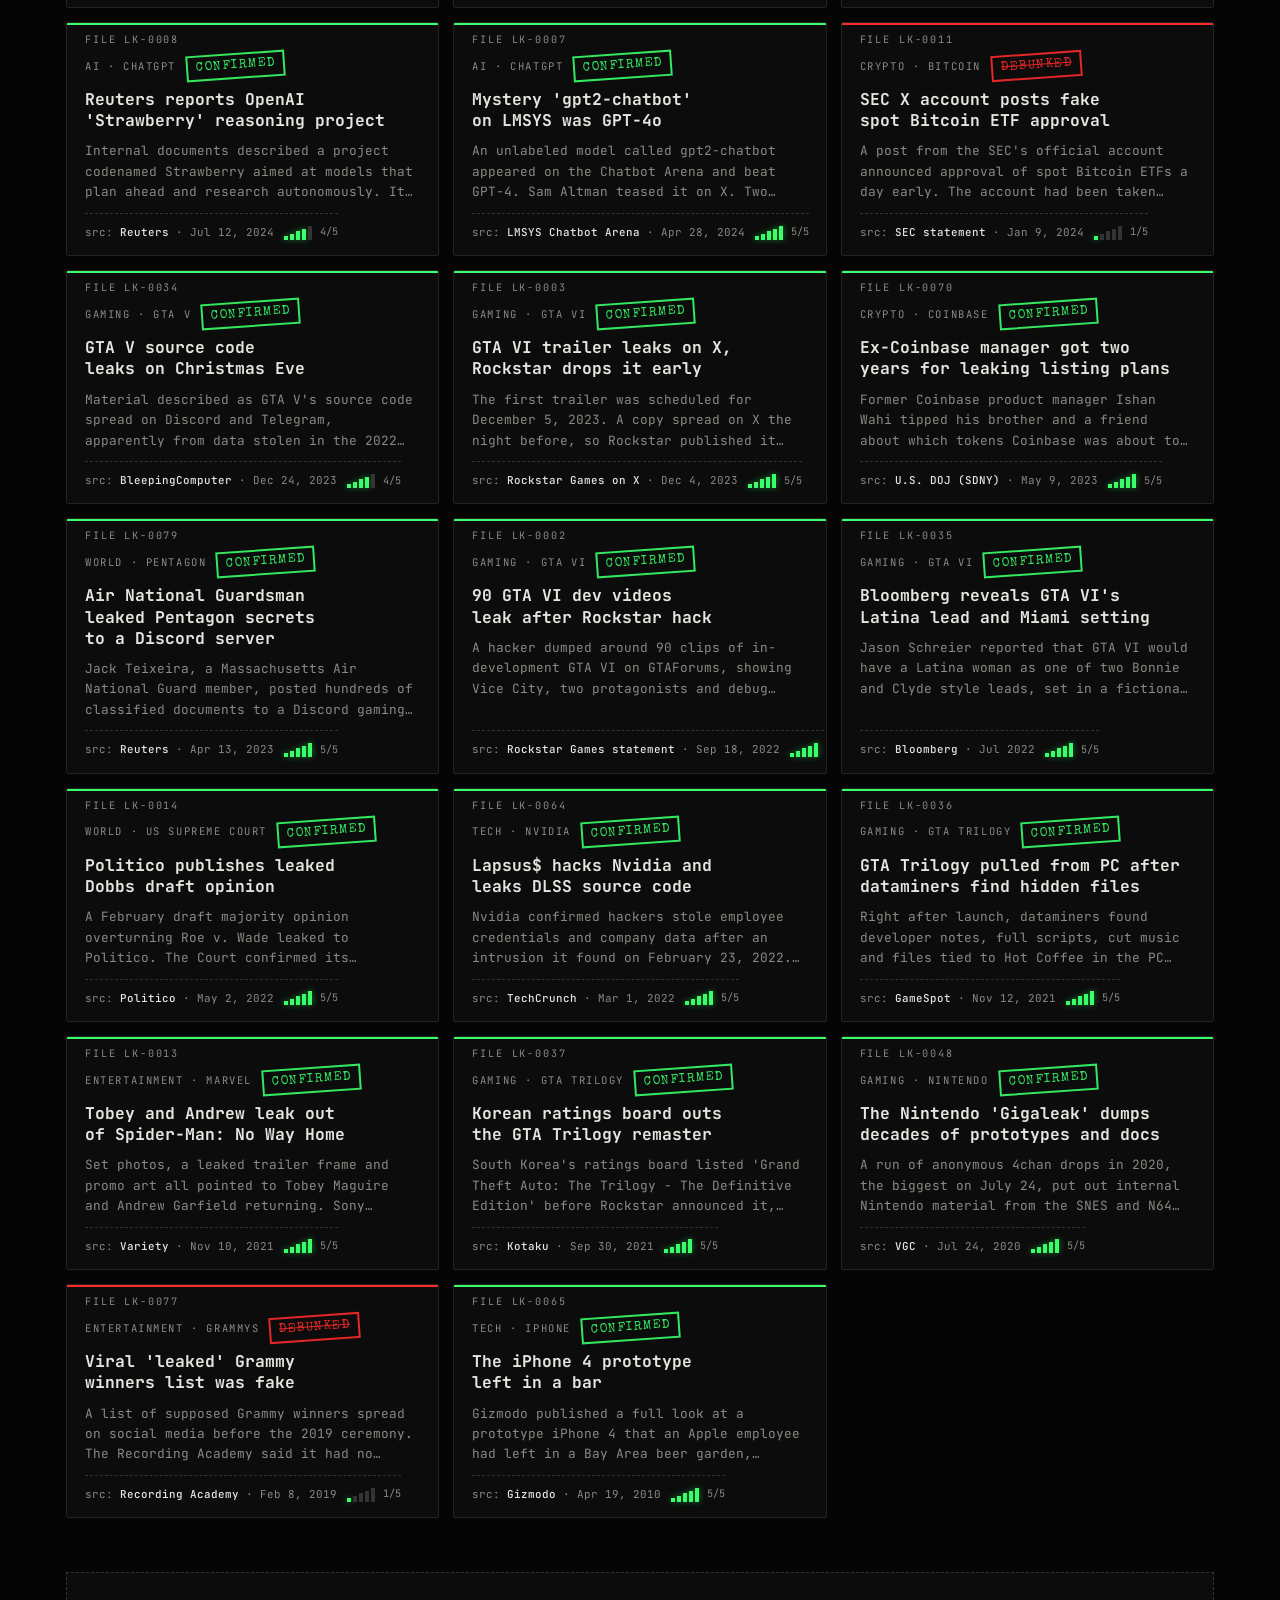
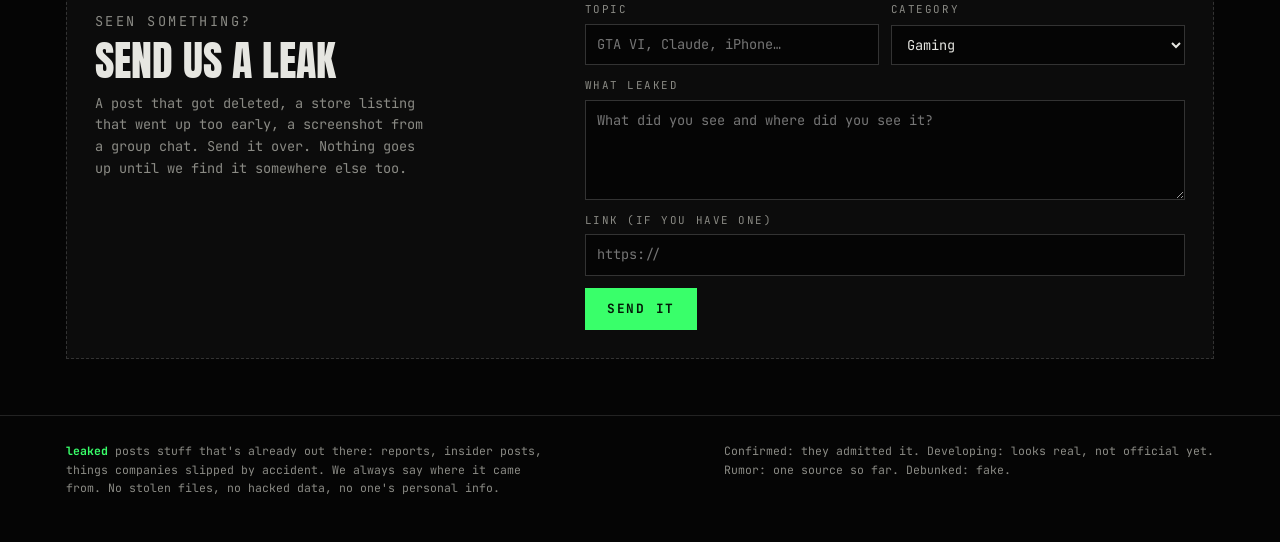
==== commit b2f15ce8: "Rename site to leaked; note justleaked.fun domain Co-Authored-By: Claude Opus 5.5 <noreply@anthropic" ====
--- a/index.html
+++ b/index.html
@@ -3,7 +3,7 @@
 <head>
 <meta charset="utf-8">
 <meta name="viewport" content="width=device-width, initial-scale=1, viewport-fit=cover">
-<title>leakcoin</title>
+<title>leaked</title>
 <meta name="claude:viewport-fit-sides" content="cover">
 <link rel="preconnect" href="https://fonts.googleapis.com">
 <link rel="preconnect" href="https://fonts.gstatic.com" crossorigin>
@@ -14,7 +14,7 @@
 
 <header class="top" id="top">
   <div class="wrap top-inner">
-    <a class="brand" href="#top"><span class="rec" aria-hidden="true"></span>leakcoin<span class="cursor" aria-hidden="true">_</span></a>
+    <a class="brand" href="#top"><span class="rec" aria-hidden="true"></span>leaked<span class="cursor" aria-hidden="true">_</span></a>
     <nav class="cats" id="nav-cats" aria-label="Categories"></nav>
     <label class="search" for="q">
       <svg width="16" height="16" viewBox="0 0 24 24" fill="none" stroke="currentColor" stroke-width="2" aria-hidden="true"><circle cx="11" cy="11" r="7"/><path d="m20 20-3.5-3.5"/></svg>
@@ -94,7 +94,7 @@
 
 <footer>
   <div class="wrap">
-    <p><strong>leakcoin</strong> posts stuff that's already out there: reports, insider posts, things companies slipped by accident. We always say where it came from. No stolen files, no hacked data, no one's personal info.</p>
+    <p><strong>leaked</strong> posts stuff that's already out there: reports, insider posts, things companies slipped by accident. We always say where it came from. No stolen files, no hacked data, no one's personal info.</p>
     <p>Confirmed: they admitted it. Developing: looks real, not official yet. Rumor: one source so far. Debunked: fake.</p>
   </div>
 </footer>
--- a/styles.css
+++ b/styles.css
@@ -1,4 +1,4 @@
-/* leakcoin — design tokens
+/* leaked — design tokens
    Look: an underground leak board. Pure black, monospace, intercepted-file cards with
    rubber-stamp statuses, redaction bars, a scrolling wire ticker and faint CRT scanlines.
    Dark only on purpose. */
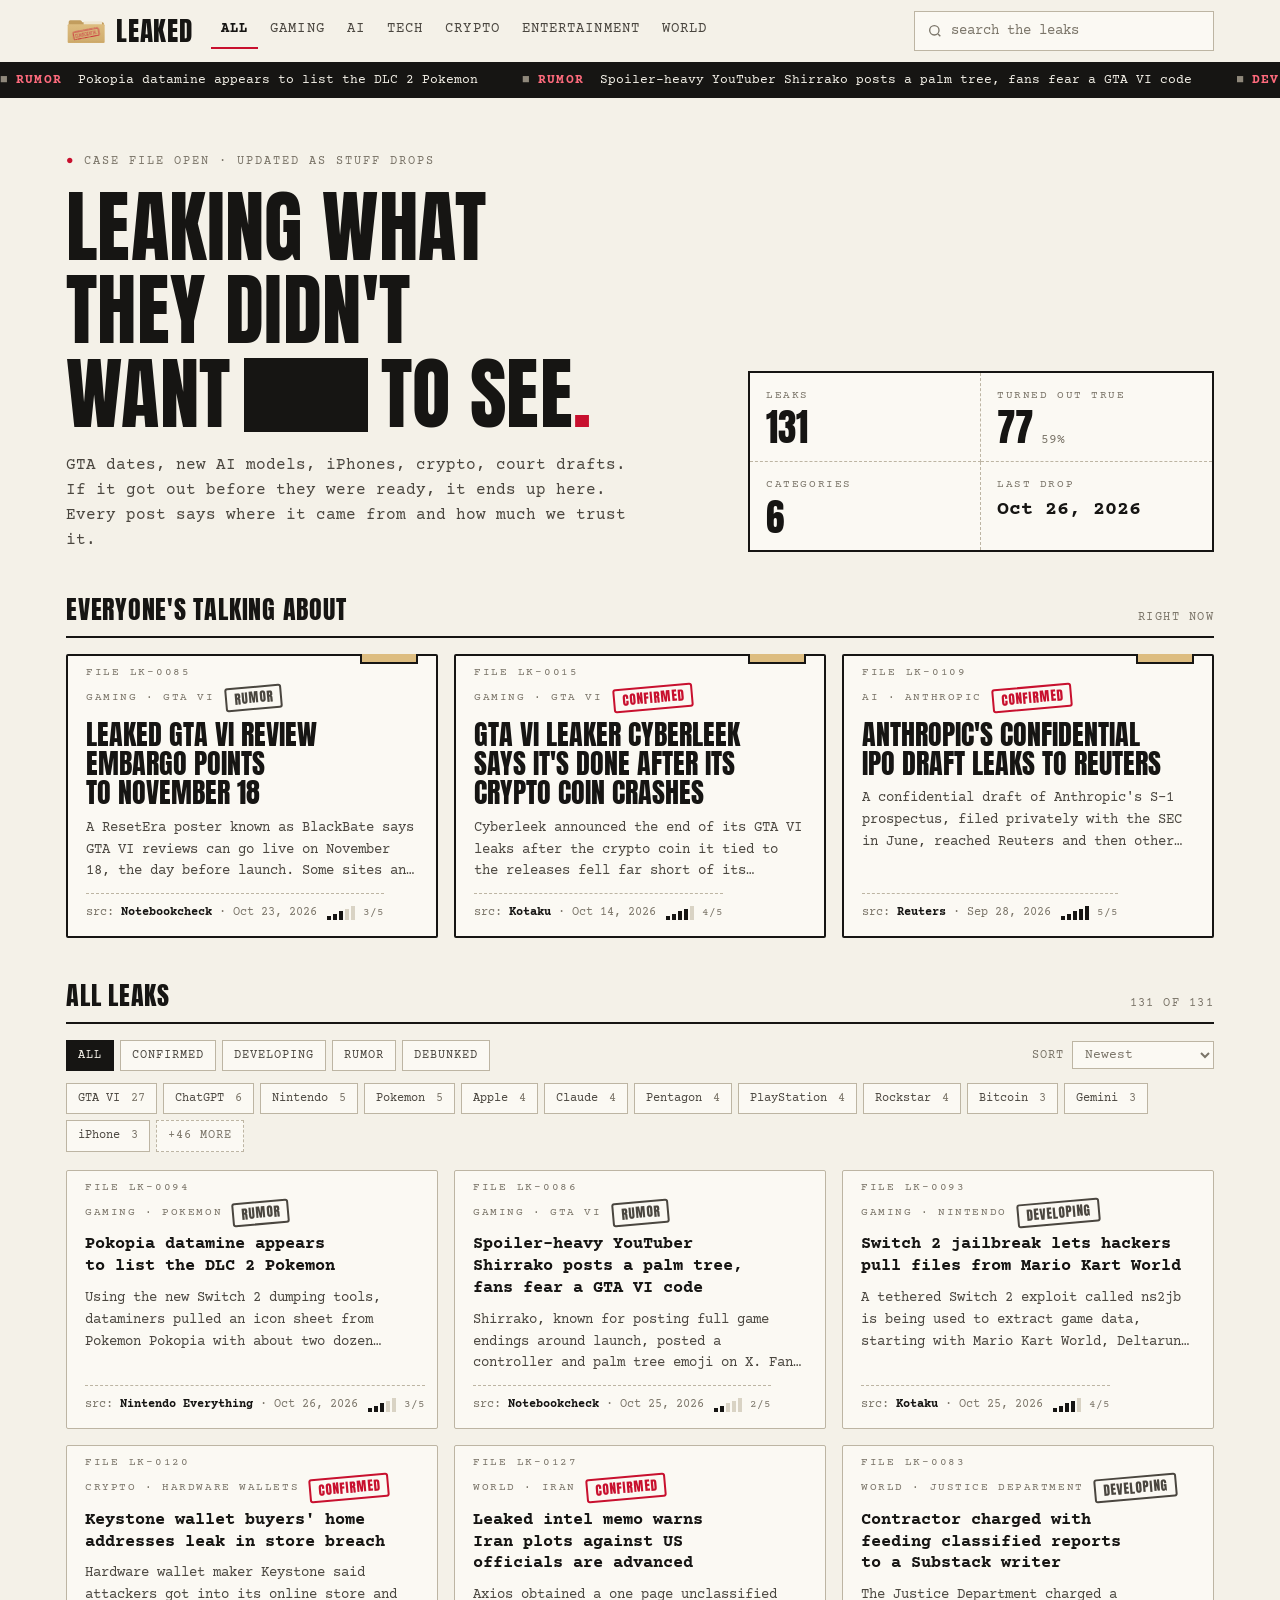
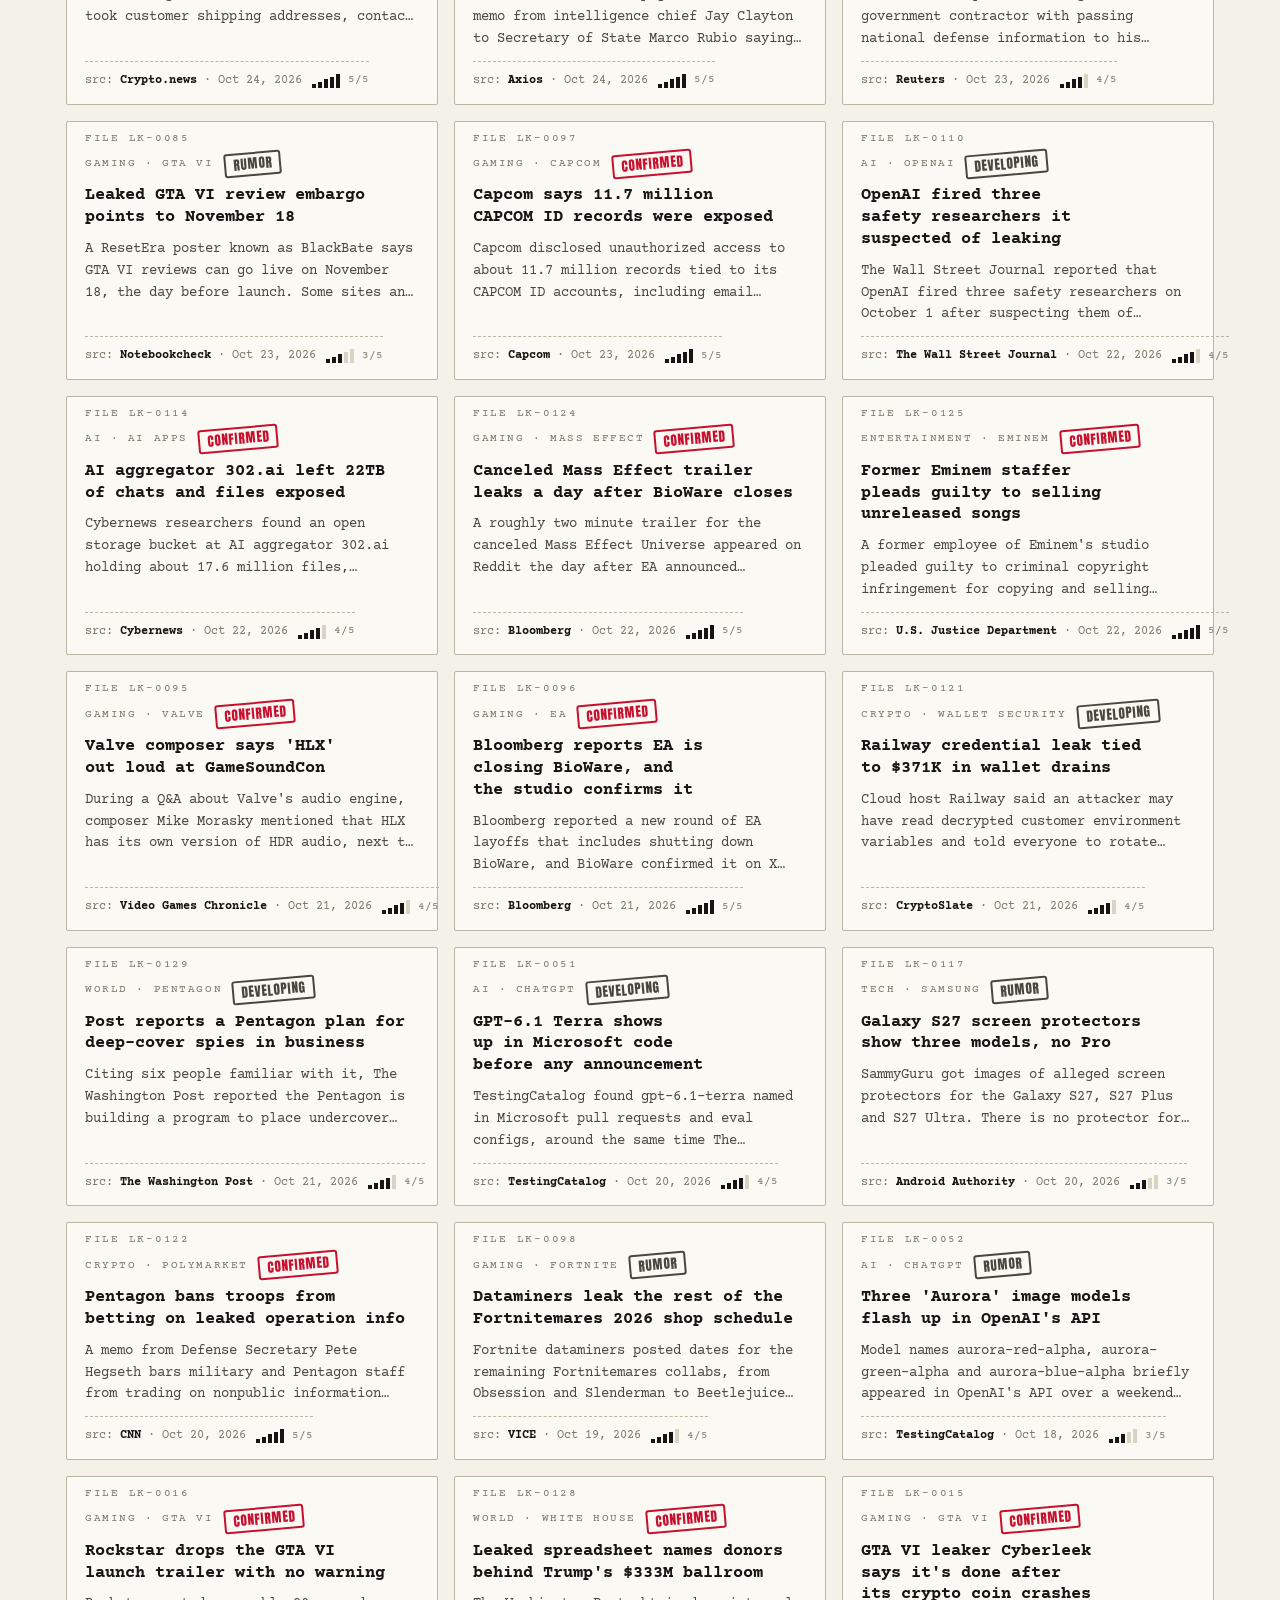
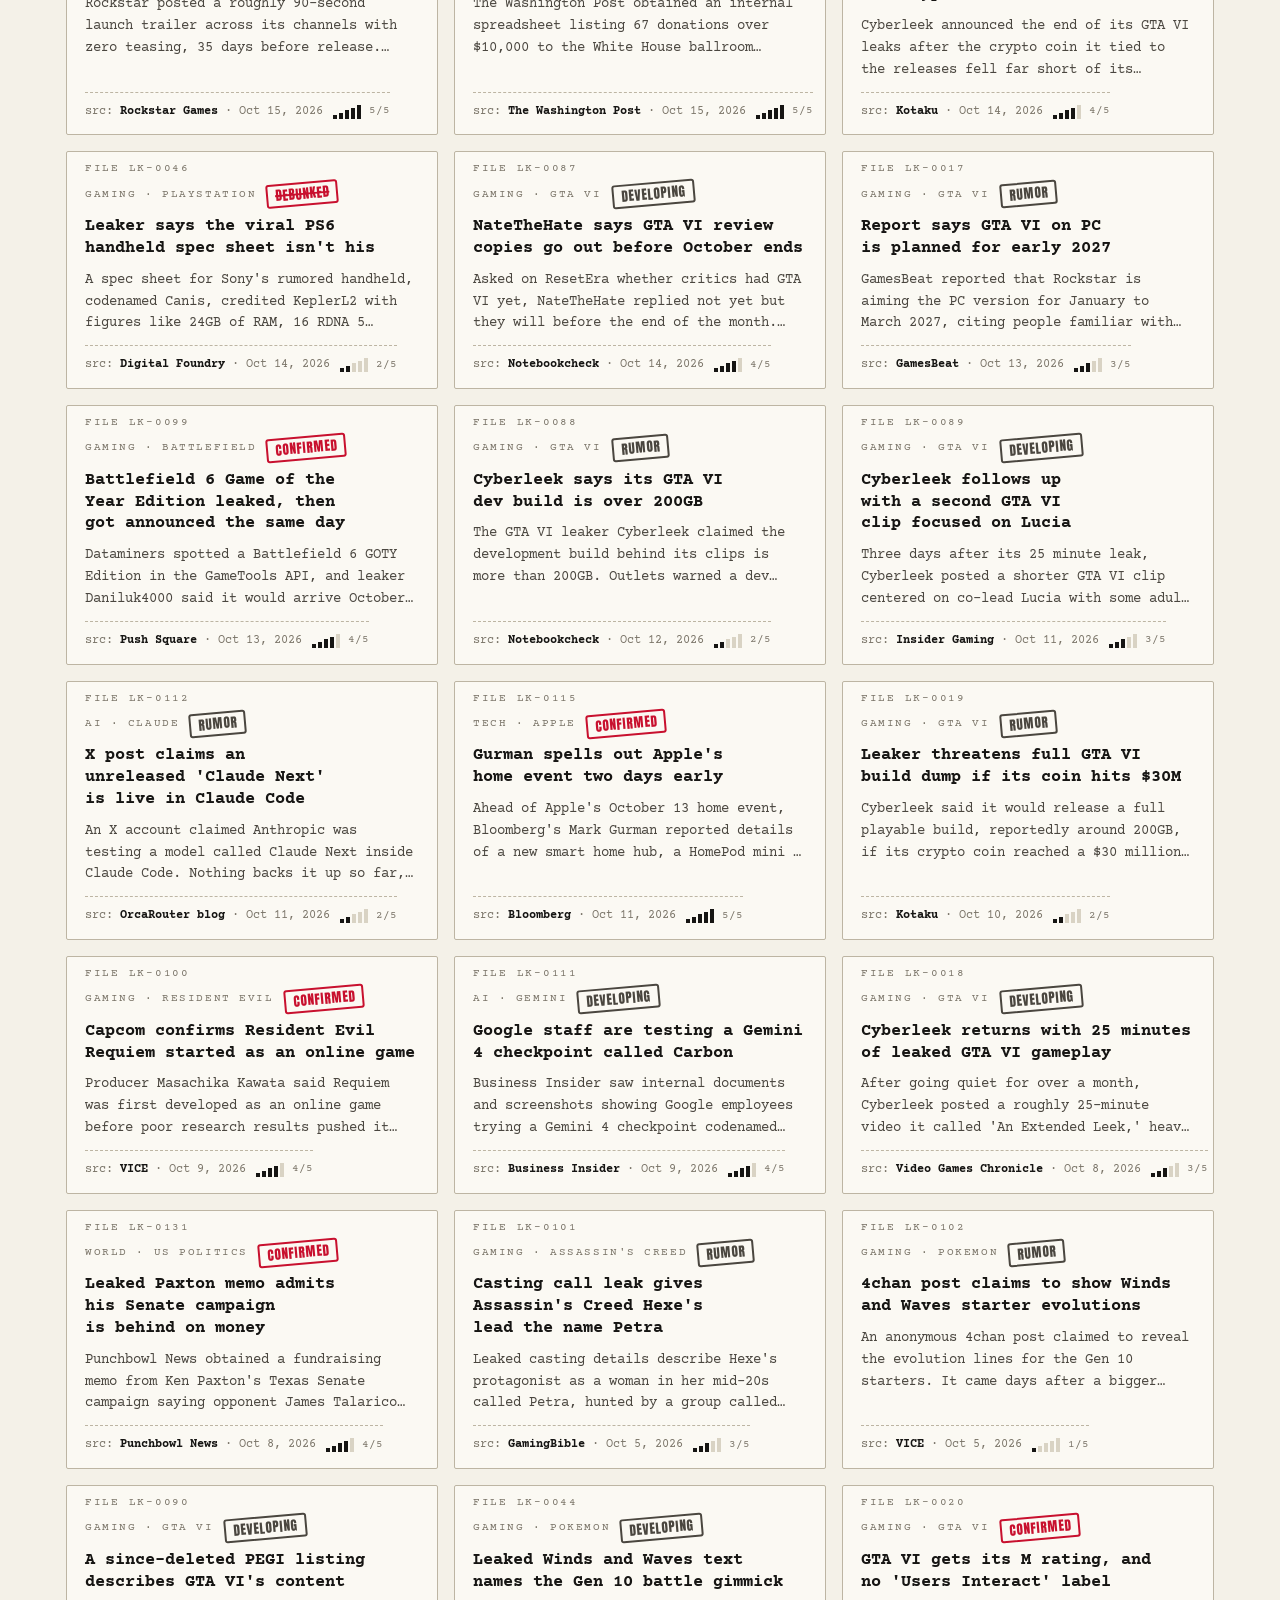
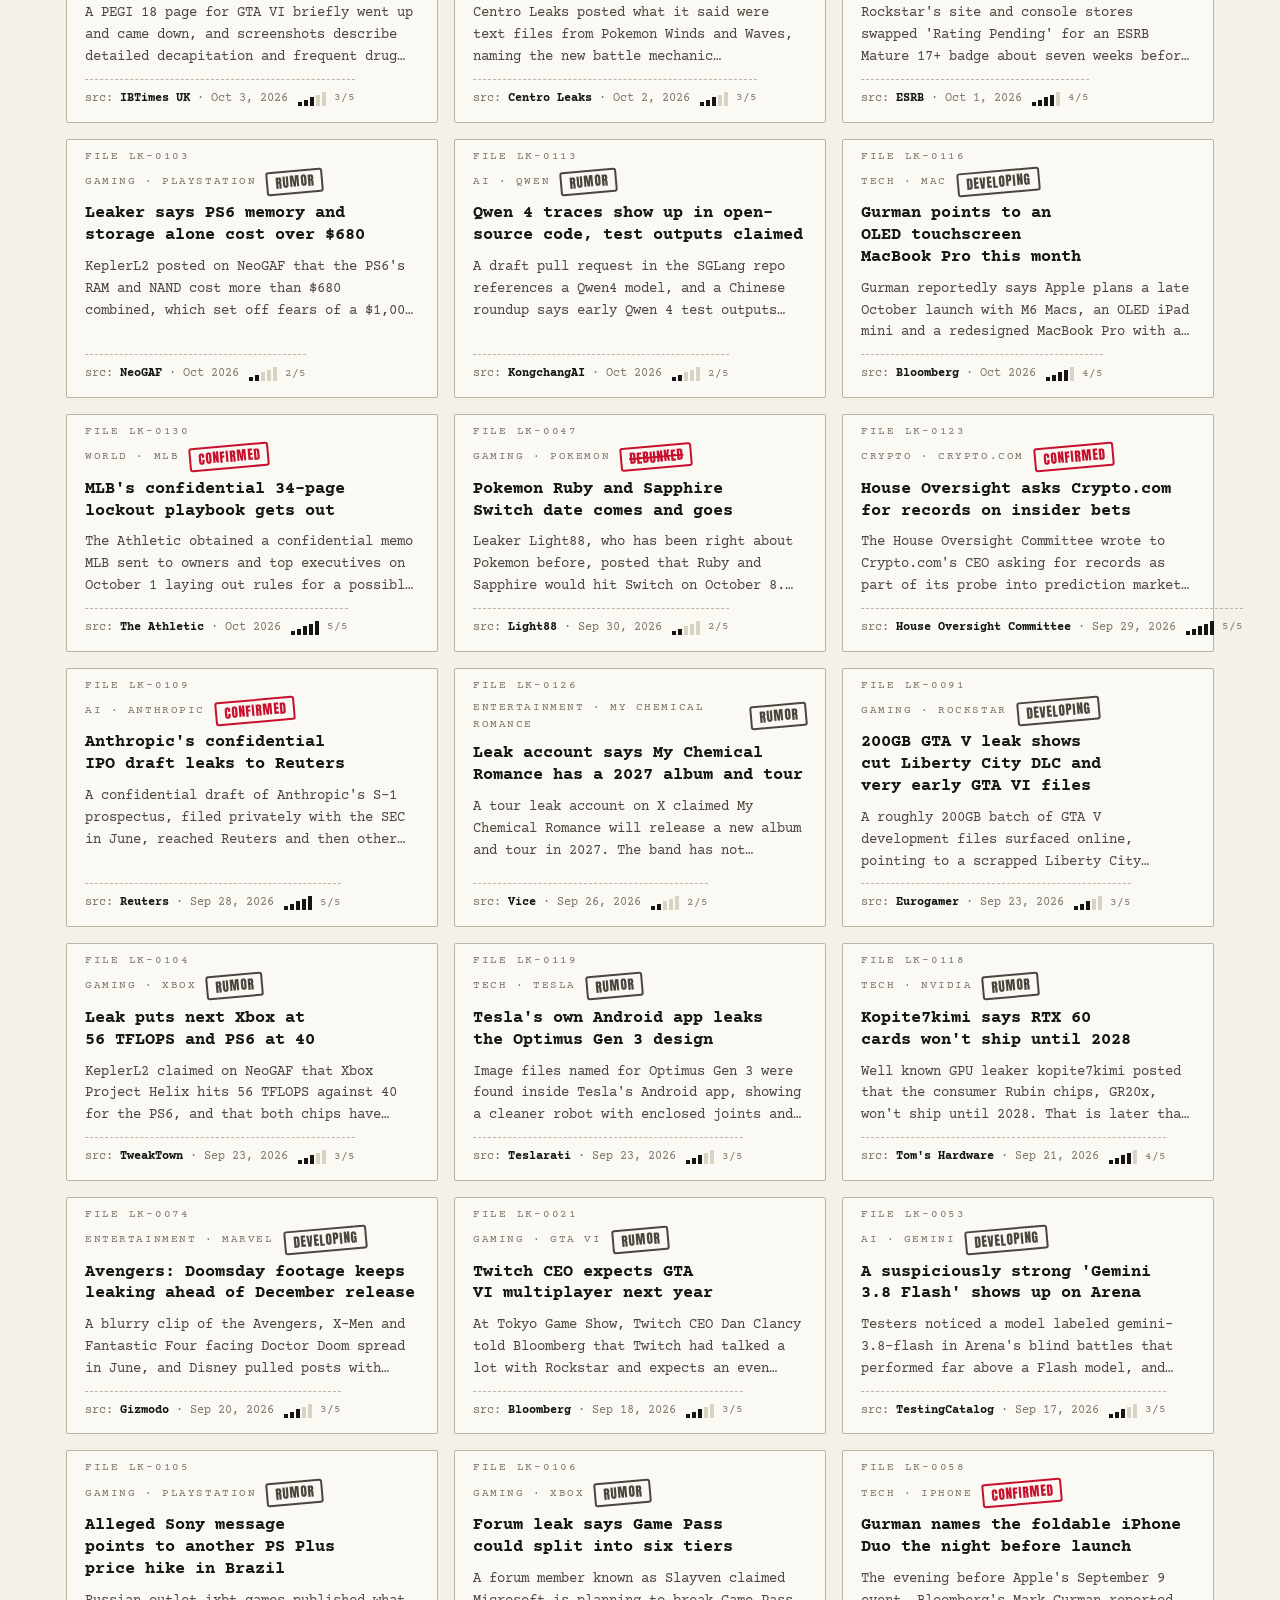
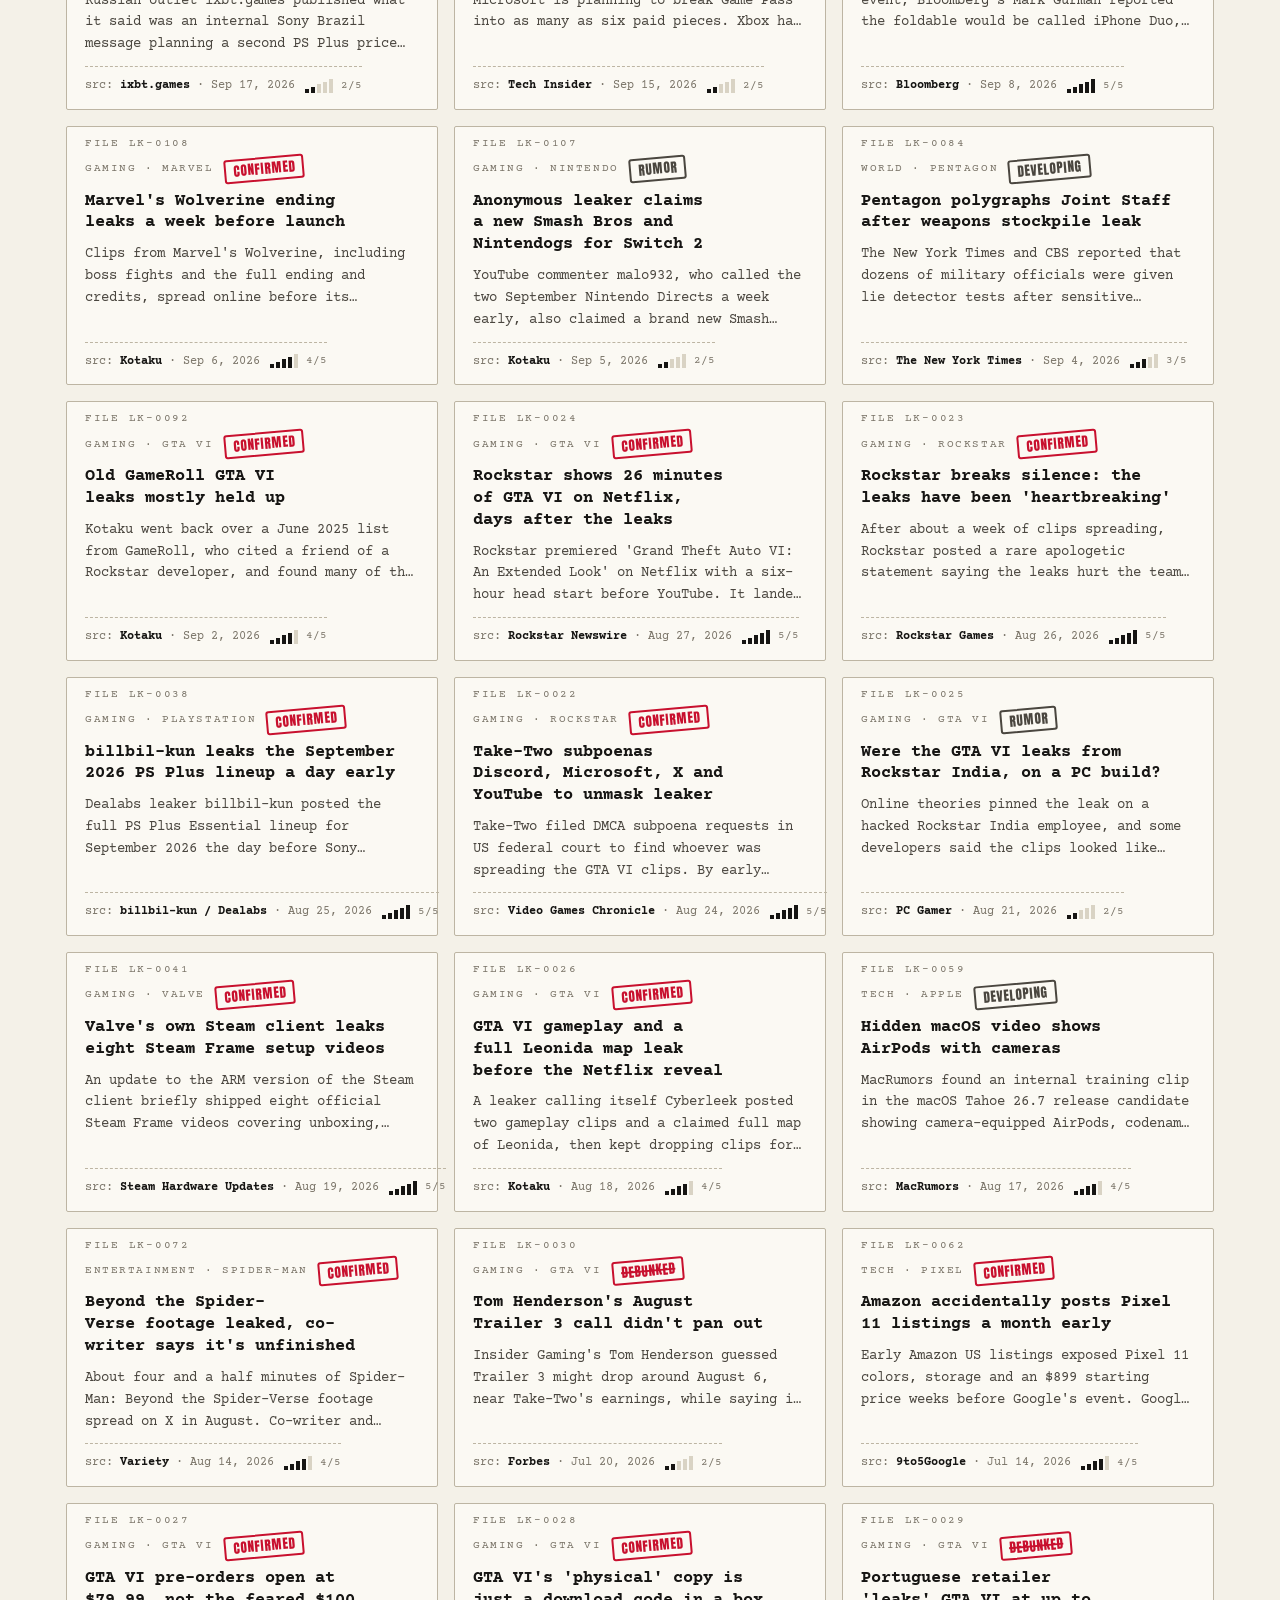
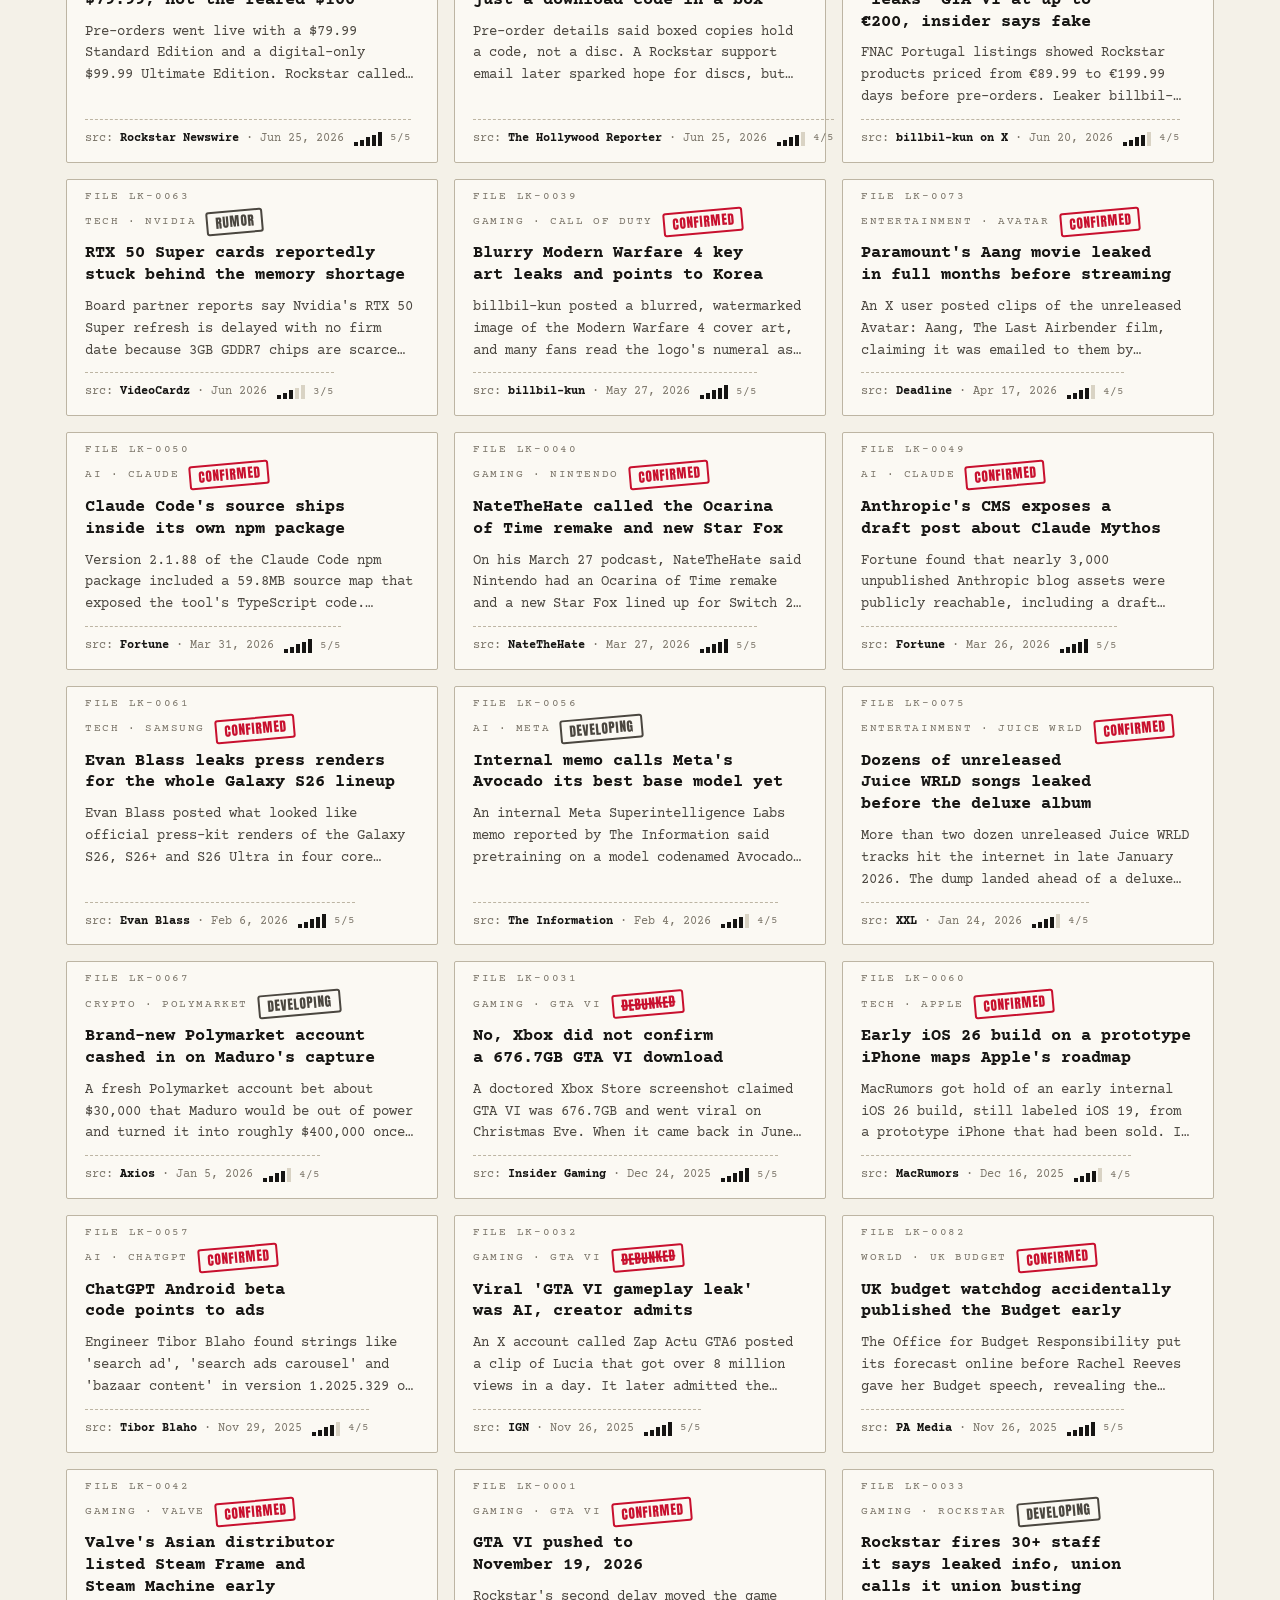
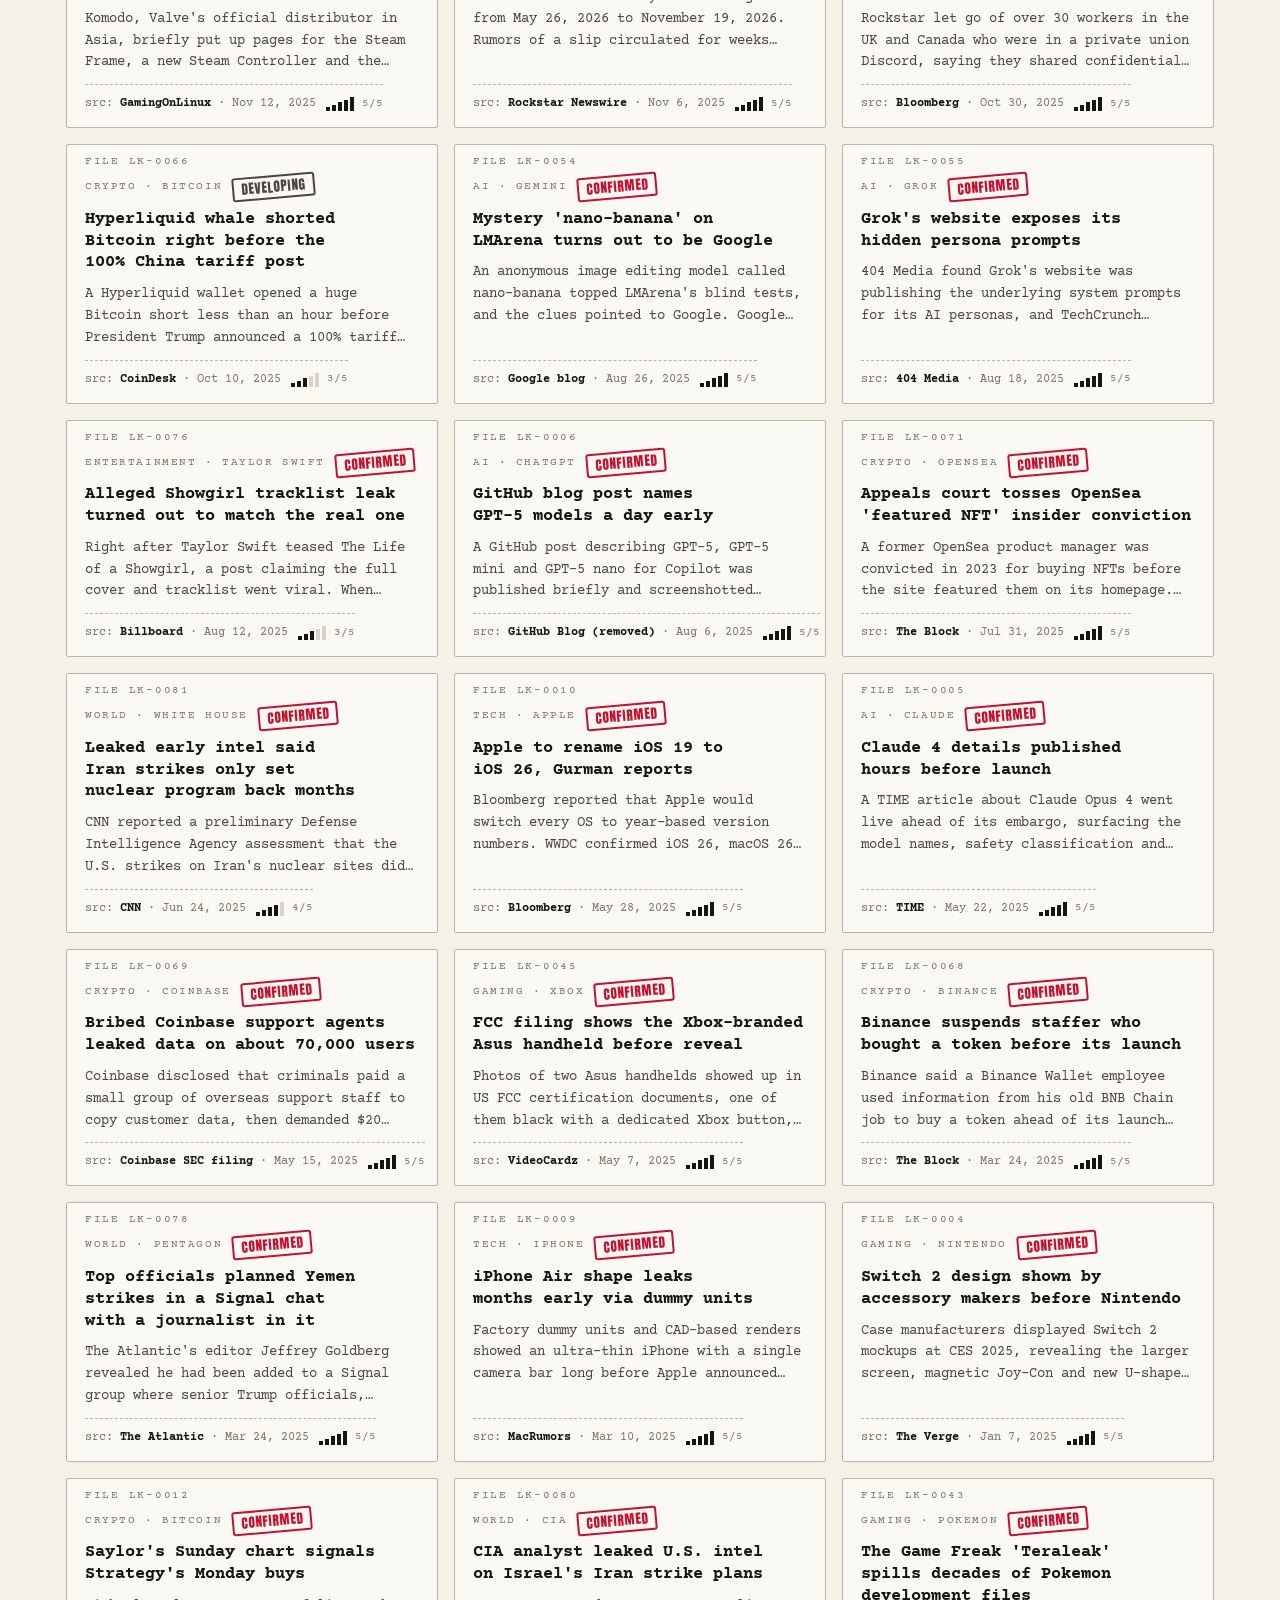
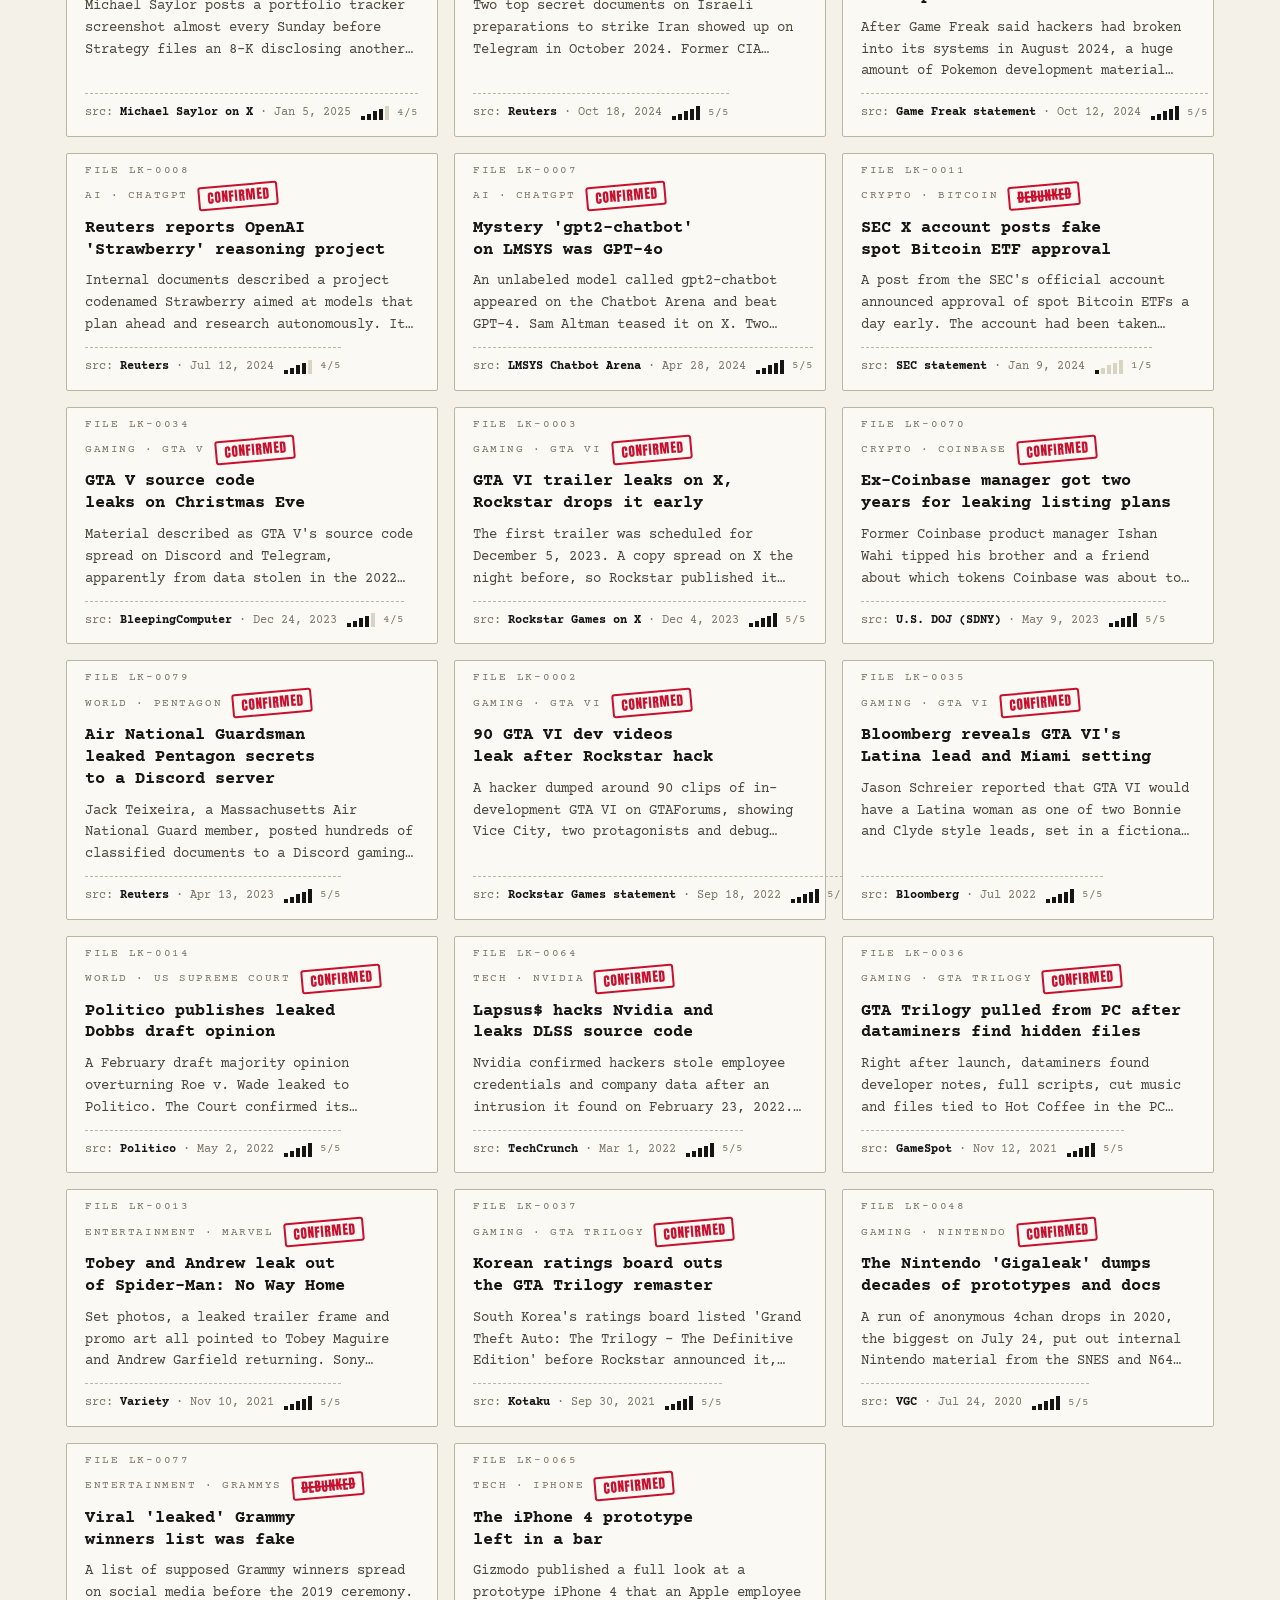
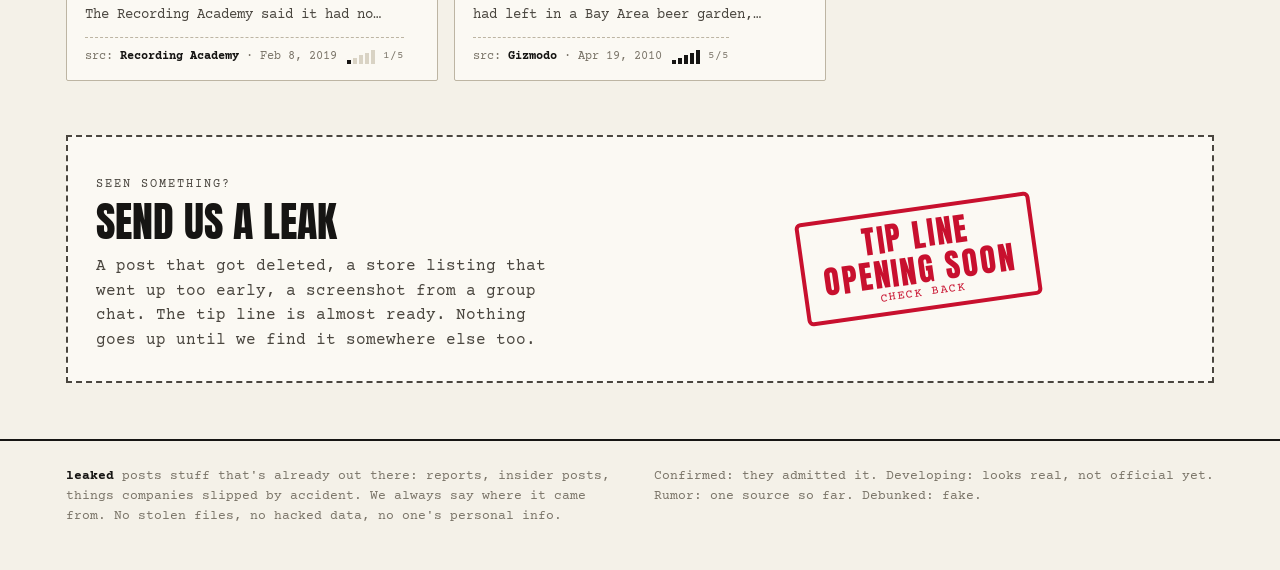
==== commit fc4becd9: "Confidential redesign for launch: manila folder logo, paper and ink look, one red; link previews, ic" ====
--- a/index.html
+++ b/index.html
@@ -3,18 +3,36 @@
 <head>
 <meta charset="utf-8">
 <meta name="viewport" content="width=device-width, initial-scale=1, viewport-fit=cover">
-<title>leaked</title>
-<meta name="claude:viewport-fit-sides" content="cover">
+<title>leaked: what they didn't want you to see</title>
+<meta name="description" content="Every leak in one place. GTA VI, AI models, iPhones, crypto, movies and world news, each with its source and a credibility score.">
+<meta name="theme-color" content="#f4f1e8">
+<link rel="canonical" href="https://www.justleaked.fun/">
+<link rel="icon" href="/favicon.svg" type="image/svg+xml">
+<link rel="icon" href="/favicon-32.png" sizes="32x32" type="image/png">
+<link rel="apple-touch-icon" href="/apple-touch-icon.png">
+<link rel="manifest" href="/site.webmanifest">
+<meta property="og:type" content="website">
+<meta property="og:site_name" content="leaked">
+<meta property="og:title" content="leaked: what they didn't want you to see">
+<meta property="og:description" content="Every leak in one place, with the source and a credibility score on each one.">
+<meta property="og:url" content="https://www.justleaked.fun/">
+<meta property="og:image" content="https://www.justleaked.fun/og.png">
+<meta property="og:image:width" content="1200">
+<meta property="og:image:height" content="630">
+<meta name="twitter:card" content="summary_large_image">
+<meta name="twitter:title" content="leaked: what they didn't want you to see">
+<meta name="twitter:description" content="Every leak in one place, with the source and a credibility score on each one.">
+<meta name="twitter:image" content="https://www.justleaked.fun/og.png">
 <link rel="preconnect" href="https://fonts.googleapis.com">
 <link rel="preconnect" href="https://fonts.gstatic.com" crossorigin>
-<link rel="stylesheet" href="https://fonts.googleapis.com/css2?family=Anton&family=JetBrains+Mono:wght@400;500;700&family=Special+Elite&display=swap">
+<link rel="stylesheet" href="https://fonts.googleapis.com/css2?family=Anton&family=Courier+Prime:wght@400;700&display=swap">
 <link rel="stylesheet" href="styles.css">
 </head>
 <body>
 
 <header class="top" id="top">
   <div class="wrap top-inner">
-    <a class="brand" href="#top"><span class="rec" aria-hidden="true"></span>leaked<span class="cursor" aria-hidden="true">_</span></a>
+    <a class="brand" href="#top"><img src="/logo.svg" alt="" width="40" height="29">leaked</a>
     <nav class="cats" id="nav-cats" aria-label="Categories"></nav>
     <label class="search" for="q">
       <svg width="16" height="16" viewBox="0 0 24 24" fill="none" stroke="currentColor" stroke-width="2" aria-hidden="true"><circle cx="11" cy="11" r="7"/><path d="m20 20-3.5-3.5"/></svg>
@@ -27,7 +45,7 @@
   <div class="ticker" aria-hidden="true"><div class="ticker-track" id="ticker"></div></div>
   <section class="hero wrap">
     <div>
-      <p class="eyebrow"><span class="blink">●</span> live · updated as stuff drops</p>
+      <p class="eyebrow"><span class="blink">●</span> case file open · updated as stuff drops</p>
       <h1>Leaking what they didn't want <span class="redact">you</span> to see<em>.</em></h1>
       <p class="lede">GTA dates, new AI models, iPhones, crypto, court drafts. If it got out before they were ready, it ends up here. Every post says where it came from and how much we trust it.</p>
     </div>
@@ -40,12 +58,12 @@
   </section>
 
   <section class="hot wrap" aria-labelledby="hot-h">
-    <div class="section-head"><h2 id="hot-h">// Everyone's talking about</h2><span class="count">right now</span></div>
+    <div class="section-head"><h2 id="hot-h">Everyone's talking about</h2><span class="count">right now</span></div>
     <div class="hot-grid" id="hot"></div>
   </section>
 
   <section class="feed wrap" id="feed" aria-labelledby="feed-h">
-    <div class="section-head"><h2 id="feed-h">// All leaks</h2><span class="count" id="feed-count"></span></div>
+    <div class="section-head"><h2 id="feed-h">All leaks</h2><span class="count" id="feed-count"></span></div>
     <div class="toolbar">
       <div class="chips" id="status-chips" role="group" aria-label="Filter by status">
         <button class="chip status" data-status="all" aria-pressed="true">All</button>
@@ -72,22 +90,9 @@
       <div>
         <p class="eyebrow">Seen something?</p>
         <h2>Send us a leak</h2>
-        <p>A post that got deleted, a store listing that went up too early, a screenshot from a group chat. Send it over. Nothing goes up until we find it somewhere else too.</p>
+        <p>A post that got deleted, a store listing that went up too early, a screenshot from a group chat. The tip line is almost ready. Nothing goes up until we find it somewhere else too.</p>
       </div>
-      <form id="tip-form">
-        <div class="row2">
-          <label>Topic <input id="tip-topic" name="topic" placeholder="GTA VI, Claude, iPhone…" required></label>
-          <label>Category
-            <select id="tip-cat" name="category">
-              <option>Gaming</option><option>AI</option><option>Tech</option><option>Crypto</option><option>Entertainment</option><option>World</option>
-            </select>
-          </label>
-        </div>
-        <label>What leaked <textarea id="tip-text" name="text" placeholder="What did you see and where did you see it?" required></textarea></label>
-        <label>Link (if you have one) <input id="tip-link" name="link" type="url" placeholder="https://"></label>
-        <button class="btn" type="submit">Send it</button>
-        <p class="note" id="tip-note" hidden>Got it. We'll check it out.</p>
-      </form>
+      <div class="tip-stamp">Tip line<br>opening soon<small>check back</small></div>
     </div>
   </section>
 </main>
--- a/styles.css
+++ b/styles.css
@@ -1,214 +1,176 @@
 /* leaked — design tokens
-   Look: an underground leak board. Pure black, monospace, intercepted-file cards with
-   rubber-stamp statuses, redaction bars, a scrolling wire ticker and faint CRT scanlines.
-   Dark only on purpose. */
+   Look: a confidential case file. Off-white paper, black typewriter ink, one red for
+   rubber stamps, black redaction bars, a manila folder logo. Two inks only: black and red. */
 :root {
-  --bg: #050505;
-  --surface: #0c0c0c;
-  --surface-2: #141414;
-  --line: #232323;
-  --line-2: #333;
-  --fg: #e6e6e1;
-  --muted: #8a8a84;
-  --accent: #39ff6a;        /* phosphor green */
-  --accent-ink: #031a08;
-  --stamp: #ff2a2a;         /* classified red */
-  --ok: #39ff6a;
-  --warn: #ffb020;
-  --bad: #ff2a2a;
-  --info: #49c6ff;
-  --shadow: 0 20px 60px rgba(0,0,0,.7);
+  --paper: #f4f1e8;
+  --card: #fbf9f3;
+  --manila: #ddbd80;
+  --ink: #161513;
+  --ink-2: #4a463f;
+  --muted: #7a7468;
+  --line: #d9d3c4;
+  --line-2: #bdb5a3;
+  --red: #c8102e;
   --display: "Anton", Impact, "Arial Narrow", sans-serif;
-  --body: "JetBrains Mono", ui-monospace, SFMono-Regular, Menlo, monospace;
-  --mono: "JetBrains Mono", ui-monospace, SFMono-Regular, Menlo, monospace;
-  --type: "Special Elite", "Courier New", monospace;
-  --radius: 2px;
-  color-scheme: dark;
+  --type: "Courier Prime", "Courier New", Courier, monospace;
+  --shadow: 0 1px 0 rgba(0,0,0,.04), 0 10px 30px rgba(40,30,10,.10);
+  color-scheme: light;
 }
 
 * { box-sizing: border-box; }
 html { scroll-behavior: smooth; }
 body {
-  margin: 0; background: var(--bg); color: var(--fg);
-  font-family: var(--body); font-size: 15px; line-height: 1.6;
+  margin: 0; background: var(--paper); color: var(--ink);
+  font-family: var(--type); font-size: 16px; line-height: 1.55;
   -webkit-font-smoothing: antialiased;
-  background-image: radial-gradient(ellipse at 50% -10%, rgba(57,255,106,.07), transparent 60%);
-  background-attachment: fixed;
 }
-/* CRT scanlines + vignette */
-body::after {
-  content: ""; position: fixed; inset: 0; pointer-events: none; z-index: 50;
-  background:
-    repeating-linear-gradient(0deg, rgba(255,255,255,.025) 0 1px, transparent 1px 3px),
-    radial-gradient(ellipse at center, transparent 55%, rgba(0,0,0,.55));
-}
-body::before { content: ""; position: fixed; inset: 0 0 auto; height: env(safe-area-inset-top, 0px); z-index: 10; background: var(--bg); }
-::selection { background: var(--accent); color: var(--accent-ink); }
+body::before { content: ""; position: fixed; inset: 0 0 auto; height: env(safe-area-inset-top, 0px); z-index: 10; background: var(--paper); }
+::selection { background: var(--ink); color: var(--paper); }
 a { color: inherit; }
 button, input, select, textarea { font: inherit; color: inherit; }
 button { cursor: pointer; }
-:focus-visible { outline: 1px dashed var(--accent); outline-offset: 3px; }
+:focus-visible { outline: 2px solid var(--ink); outline-offset: 2px; }
 h1, h2, h3 { text-wrap: balance; margin: 0; line-height: 1.05; }
 .wrap {
   max-width: 1180px; margin-inline: auto;
   padding-left: max(16px, env(safe-area-inset-left, 0px));
   padding-right: max(16px, env(safe-area-inset-right, 0px));
 }
-.mono { font-family: var(--mono); }
-.eyebrow { font-family: var(--mono); font-size: .72rem; letter-spacing: .18em; text-transform: uppercase; color: var(--accent); margin: 0; }
-.blink { animation: blink 1.2s steps(1) infinite; color: var(--stamp); }
+.mono { font-family: var(--type); }
+.eyebrow { font-size: .78rem; letter-spacing: .16em; text-transform: uppercase; color: var(--muted); margin: 0; }
+.blink { color: var(--red); animation: blink 1.4s steps(1) infinite; }
 @keyframes blink { 50% { opacity: 0; } }
 
 /* header */
-.top { position: sticky; top: env(safe-area-inset-top, 0px); z-index: 9; background: rgba(5,5,5,.9); backdrop-filter: blur(8px); border-bottom: 1px solid var(--line); }
-.top-inner { display: flex; align-items: center; gap: 18px; min-height: 58px; padding-block: 8px; flex-wrap: wrap; }
-.brand { display: inline-flex; align-items: center; gap: 10px; text-decoration: none; font-family: var(--mono); font-weight: 700; font-size: 1.25rem; letter-spacing: .04em; color: var(--accent); text-shadow: 0 0 12px rgba(57,255,106,.45); }
-.brand .rec { width: 9px; height: 9px; border-radius: 50%; background: var(--stamp); box-shadow: 0 0 10px var(--stamp); animation: blink 1.6s steps(1) infinite; }
-.brand .cursor { margin-left: -8px; animation: blink 1s steps(1) infinite; }
+.top { position: sticky; top: env(safe-area-inset-top, 0px); z-index: 9; background: rgba(244,241,232,.94); backdrop-filter: blur(8px); border-bottom: 2px solid var(--ink); }
+.top-inner { display: flex; align-items: center; gap: 18px; min-height: 62px; padding-block: 8px; flex-wrap: wrap; }
+.brand { display: inline-flex; align-items: center; gap: 10px; text-decoration: none; font-family: var(--display); font-size: 1.7rem; letter-spacing: .03em; text-transform: uppercase; line-height: 1; }
+.brand img { width: 40px; height: auto; display: block; }
 .cats { display: flex; gap: 2px; flex: 1 1 320px; overflow-x: auto; scrollbar-width: none; min-width: 0; }
 .cats::-webkit-scrollbar { display: none; }
-.cats button { background: none; border: 1px solid transparent; padding: 6px 10px; color: var(--muted); white-space: nowrap; font-size: .78rem; text-transform: uppercase; letter-spacing: .1em; }
-.cats button::before { content: "["; opacity: 0; }
-.cats button::after { content: "]"; opacity: 0; }
-.cats button:hover { color: var(--fg); }
-.cats button[aria-current="true"] { color: var(--accent); }
-.cats button[aria-current="true"]::before, .cats button[aria-current="true"]::after { opacity: 1; }
-.search { display: flex; align-items: center; gap: 8px; background: var(--surface); border: 1px solid var(--line-2); padding: 0 12px; flex: 0 1 300px; min-width: 0; }
-.search::before { content: "$"; color: var(--accent); }
-.search svg { display: none; }
-.search input { flex: 1; min-width: 0; background: none; border: 0; padding: 8px 0; outline: none; font-size: .85rem; }
+.cats button { background: none; border: 0; border-bottom: 2px solid transparent; padding: 6px 10px; color: var(--ink-2); white-space: nowrap; font-size: .85rem; text-transform: uppercase; letter-spacing: .08em; }
+.cats button:hover { color: var(--ink); }
+.cats button[aria-current="true"] { color: var(--ink); border-bottom-color: var(--red); font-weight: 700; }
+.search { display: flex; align-items: center; gap: 8px; background: var(--card); border: 1px solid var(--line-2); padding: 0 12px; flex: 0 1 300px; min-width: 0; }
+.search svg { flex: none; color: var(--muted); }
+.search input { flex: 1; min-width: 0; background: none; border: 0; padding: 8px 0; outline: none; font-size: .9rem; }
 .search input::placeholder { color: var(--muted); }
-.search:focus-within { border-color: var(--accent); }
+.search:focus-within { border-color: var(--ink); }
 
-/* ticker */
-.ticker { border-bottom: 1px solid var(--line); background: #080808; overflow: hidden; white-space: nowrap; font-size: .75rem; }
-.ticker-track { display: inline-flex; gap: 42px; padding: 7px 0; animation: tick 70s linear infinite; }
-.ticker-track span { color: var(--muted); }
-.ticker-track b { color: var(--stamp); font-weight: 700; text-transform: uppercase; letter-spacing: .1em; margin-right: 8px; }
-.ticker-track span::before { content: "▸ "; color: var(--accent); }
+/* ticker: a black wire strip */
+.ticker { background: var(--ink); color: var(--paper); overflow: hidden; white-space: nowrap; font-size: .8rem; }
+.ticker-track { display: inline-flex; gap: 44px; padding: 7px 0; animation: tick 70s linear infinite; }
+.ticker-track b { color: #ff6b7d; font-weight: 700; text-transform: uppercase; letter-spacing: .1em; margin-right: 8px; }
+.ticker-track span::before { content: "■ "; color: #8f887b; }
 @keyframes tick { to { transform: translateX(-50%); } }
 
 /* hero */
-.hero { padding-block: 56px 34px; display: grid; gap: 28px; grid-template-columns: minmax(0, 1.4fr) minmax(0, 1fr); align-items: end; }
-.hero h1 { font-family: var(--display); font-weight: 400; font-size: clamp(2.6rem, 6.2vw, 5.2rem); text-transform: uppercase; letter-spacing: .005em; max-width: 15ch; margin-top: 12px; }
-.hero h1 em { font-style: normal; color: var(--stamp); }
+.hero { padding-block: 54px 34px; display: grid; gap: 30px; grid-template-columns: minmax(0, 1.4fr) minmax(0, 1fr); align-items: end; }
+.hero h1 { font-family: var(--display); font-weight: 400; font-size: clamp(2.6rem, 6.2vw, 5.2rem); text-transform: uppercase; letter-spacing: .005em; max-width: 15ch; margin-top: 14px; }
+.hero h1 em { font-style: normal; color: var(--red); }
 .redact { position: relative; display: inline-block; color: transparent; animation: reveal 5s ease-in-out infinite; }
-.redact::after { content: ""; position: absolute; inset: .1em -.08em .05em; background: var(--fg); animation: unredact 5s ease-in-out infinite; transform-origin: right; }
+.redact::after { content: ""; position: absolute; inset: .08em -.08em .04em; background: var(--ink); animation: unredact 5s ease-in-out infinite; transform-origin: right; }
 @keyframes unredact { 0%, 55% { transform: scaleX(1); } 65%, 90% { transform: scaleX(0); } 100% { transform: scaleX(1); } }
-@keyframes reveal { 0%, 58% { color: transparent; } 62%, 92% { color: var(--accent); } 100% { color: transparent; } }
-.lede { color: var(--muted); max-width: 58ch; margin: 18px 0 0; font-size: .92rem; }
-.stats { margin: 0; display: grid; grid-template-columns: repeat(2, minmax(0,1fr)); gap: 1px; background: var(--line); border: 1px solid var(--line-2); }
-.stats div { background: var(--surface); padding: 14px 16px; }
-.stats dt { font-size: .66rem; letter-spacing: .16em; text-transform: uppercase; color: var(--muted); }
-.stats dd { margin: 6px 0 0; font-family: var(--display); font-size: 2.2rem; line-height: 1; color: var(--accent); font-variant-numeric: tabular-nums; text-shadow: 0 0 14px rgba(57,255,106,.3); }
-.stats dd small { font-family: var(--mono); font-size: .75rem; color: var(--muted); margin-left: 8px; text-shadow: none; }
-#stat-updated { font-family: var(--mono); font-weight: 700; }
+@keyframes reveal { 0%, 58% { color: transparent; } 62%, 92% { color: var(--red); } 100% { color: transparent; } }
+.lede { color: var(--ink-2); max-width: 56ch; margin: 18px 0 0; font-size: 1rem; }
+.stats { margin: 0; display: grid; grid-template-columns: repeat(2, minmax(0,1fr)); border: 2px solid var(--ink); background: var(--card); }
+.stats div { padding: 14px 16px; border-bottom: 1px dashed var(--line-2); }
+.stats div:nth-child(odd) { border-right: 1px dashed var(--line-2); }
+.stats div:nth-last-child(-n+2) { border-bottom: 0; }
+.stats dt { font-size: .7rem; letter-spacing: .14em; text-transform: uppercase; color: var(--muted); }
+.stats dd { margin: 6px 0 0; font-family: var(--display); font-size: 2.3rem; line-height: 1; font-variant-numeric: tabular-nums; }
+.stats dd small { font-family: var(--type); font-size: .8rem; color: var(--muted); margin-left: 8px; }
+#stat-updated { font-family: var(--type); font-weight: 700; }
 
 /* sections */
-.section-head { display: flex; align-items: baseline; justify-content: space-between; gap: 12px; margin-bottom: 14px; flex-wrap: wrap; border-bottom: 1px dashed var(--line-2); padding-bottom: 8px; }
-.section-head h2 { font-family: var(--mono); font-size: .95rem; font-weight: 700; text-transform: uppercase; letter-spacing: .16em; color: var(--accent); }
-.section-head .count { color: var(--muted); font-size: .72rem; text-transform: uppercase; letter-spacing: .12em; }
-.hot { padding-block: 10px 30px; }
-.hot-grid { display: grid; grid-template-columns: repeat(3, minmax(0, 1fr)); gap: 14px; }
+.section-head { display: flex; align-items: baseline; justify-content: space-between; gap: 12px; margin-bottom: 16px; flex-wrap: wrap; border-bottom: 2px solid var(--ink); padding-bottom: 8px; }
+.section-head h2 { font-family: var(--display); font-weight: 400; font-size: 1.6rem; text-transform: uppercase; letter-spacing: .03em; }
+.section-head .count { color: var(--muted); font-size: .75rem; text-transform: uppercase; letter-spacing: .12em; }
+.hot { padding-block: 10px 34px; }
+.hot-grid { display: grid; grid-template-columns: repeat(3, minmax(0, 1fr)); gap: 16px; }
 
-/* cards: intercepted files */
+/* cards: case files */
 .card {
-  background: var(--surface); border: 1px solid var(--line); border-radius: var(--radius);
+  background: var(--card); border: 1px solid var(--line-2); border-radius: 2px;
   padding: 30px 18px 14px; display: flex; flex-direction: column; gap: 10px; min-width: 0;
-  text-align: left; width: 100%; position: relative; overflow: hidden;
-  transition: border-color .15s, box-shadow .15s;
+  text-align: left; width: 100%; position: relative;
+  transition: border-color .15s, box-shadow .15s, transform .15s;
 }
-.card::before { content: ""; position: absolute; inset: 0 0 auto; height: 2px; background: var(--line-2); }
-.card[data-s="confirmed"]::before { background: var(--ok); }
-.card[data-s="developing"]::before { background: var(--info); }
-.card[data-s="rumor"]::before { background: var(--warn); }
-.card[data-s="debunked"]::before { background: var(--bad); }
-.card:hover { border-color: var(--accent); box-shadow: 0 0 0 1px rgba(57,255,106,.25), 0 0 30px rgba(57,255,106,.08); }
-.card:hover h3 { color: var(--accent); }
-.file { position: absolute; top: 9px; left: 18px; font-size: .64rem; letter-spacing: .18em; color: var(--muted); }
-.card.hot-card { background: linear-gradient(180deg, #101010, var(--surface)); border-color: var(--line-2); }
+.card:hover { border-color: var(--ink); box-shadow: var(--shadow); transform: translateY(-1px); }
+.file { position: absolute; top: 9px; left: 18px; font-size: .68rem; letter-spacing: .16em; color: var(--muted); }
+.card.hot-card { background: var(--card); border: 2px solid var(--ink); }
+.card.hot-card::before { content: ""; position: absolute; top: -2px; right: 18px; width: 54px; height: 8px; background: var(--manila); border: 2px solid var(--ink); border-top: 0; }
 .card-top { display: flex; justify-content: space-between; align-items: center; gap: 10px; }
-.cat { font-size: .66rem; letter-spacing: .15em; text-transform: uppercase; color: var(--muted); }
-/* status as a rubber stamp */
-.pill { font-family: var(--type); font-size: .78rem; letter-spacing: .12em; text-transform: uppercase; padding: 1px 8px; border: 2px solid; white-space: nowrap; transform: rotate(-4deg); opacity: .9; }
-.pill[data-s="confirmed"]  { color: var(--ok); }
-.pill[data-s="developing"] { color: var(--info); }
-.pill[data-s="rumor"]      { color: var(--warn); }
-.pill[data-s="debunked"]   { color: var(--bad); text-decoration: line-through; }
-.card h3 { font-family: var(--mono); font-size: 1.02rem; font-weight: 700; line-height: 1.3; transition: color .15s; }
+.cat { font-size: .7rem; letter-spacing: .14em; text-transform: uppercase; color: var(--muted); }
+/* status as a rubber stamp: red when settled, black ink while unconfirmed */
+.pill { font-family: var(--display); font-size: .82rem; letter-spacing: .08em; text-transform: uppercase; padding: 0 7px; border: 2px solid; border-radius: 3px; white-space: nowrap; transform: rotate(-5deg); line-height: 1.5; }
+.pill[data-s="confirmed"]  { color: var(--red); }
+.pill[data-s="debunked"]   { color: var(--red); text-decoration: line-through; text-decoration-thickness: 2px; }
+.pill[data-s="developing"], .pill[data-s="rumor"] { color: var(--ink-2); }
+.card h3 { font-family: var(--type); font-size: 1.05rem; font-weight: 700; line-height: 1.3; }
 .hot-card h3 { font-family: var(--display); font-weight: 400; font-size: 1.75rem; text-transform: uppercase; line-height: 1.05; }
-.card p { margin: 0; color: var(--muted); font-size: .8rem; display: -webkit-box; -webkit-line-clamp: 3; -webkit-box-orient: vertical; overflow: hidden; }
+.card p { margin: 0; color: var(--ink-2); font-size: .88rem; display: -webkit-box; -webkit-line-clamp: 3; -webkit-box-orient: vertical; overflow: hidden; }
 .card-foot { display: flex; justify-content: space-between; align-items: center; gap: 10px; margin-top: auto; padding-top: 10px; border-top: 1px dashed var(--line-2); }
-.src { font-size: .68rem; color: var(--muted); min-width: 0; overflow: hidden; text-overflow: ellipsis; white-space: nowrap; }
-.src b { color: var(--fg); font-weight: 500; }
+.src { font-size: .72rem; color: var(--muted); min-width: 0; overflow: hidden; text-overflow: ellipsis; white-space: nowrap; }
+.src b { color: var(--ink); font-weight: 700; }
 .src b::before { content: "src: "; color: var(--muted); font-weight: 400; }
 /* credibility as signal bars */
 .cred { display: inline-flex; gap: 2px; align-items: flex-end; flex: none; height: 14px; }
-.cred i { width: 4px; background: var(--line-2); display: block; }
+.cred i { width: 4px; background: var(--line); display: block; }
 .cred i:nth-child(1) { height: 4px; } .cred i:nth-child(2) { height: 6px; } .cred i:nth-child(3) { height: 9px; }
 .cred i:nth-child(4) { height: 11px; } .cred i:nth-child(5) { height: 14px; }
-.cred i.on { background: var(--accent); box-shadow: 0 0 6px rgba(57,255,106,.5); }
-.cred span { font-size: .64rem; color: var(--muted); margin-left: 6px; align-self: center; }
+.cred i.on { background: var(--ink); }
+.cred span { font-size: .68rem; color: var(--muted); margin-left: 6px; align-self: center; }
 
 /* feed */
 .feed { padding-block: 10px 44px; }
 .toolbar { display: flex; justify-content: space-between; gap: 12px; align-items: center; flex-wrap: wrap; margin-bottom: 12px; }
 .chips { display: flex; gap: 6px; flex-wrap: wrap; }
-.chip { border: 1px solid var(--line-2); background: var(--surface); padding: 5px 10px; font-size: .72rem; color: var(--muted); text-transform: uppercase; letter-spacing: .1em; }
-.chip:hover { color: var(--fg); border-color: var(--muted); }
-.chip[aria-pressed="true"] { color: var(--accent); border-color: var(--accent); }
-.chip.topic { text-transform: none; letter-spacing: .02em; }
-.chip.topic[aria-pressed="true"] { color: var(--accent-ink); background: var(--accent); border-color: var(--accent); }
-.sort { display: flex; align-items: center; gap: 8px; color: var(--muted); font-size: .72rem; text-transform: uppercase; letter-spacing: .1em; }
-.sort select { background: var(--surface); border: 1px solid var(--line-2); padding: 5px 8px; font-size: .75rem; }
+.chip { border: 1px solid var(--line-2); background: var(--card); padding: 5px 11px; font-size: .78rem; color: var(--ink-2); text-transform: uppercase; letter-spacing: .08em; }
+.chip:hover { border-color: var(--ink); color: var(--ink); }
+.chip[aria-pressed="true"] { background: var(--ink); color: var(--paper); border-color: var(--ink); }
+.chip.topic { text-transform: none; letter-spacing: 0; }
+.sort { display: flex; align-items: center; gap: 8px; color: var(--muted); font-size: .78rem; text-transform: uppercase; letter-spacing: .08em; }
+.sort select { background: var(--card); border: 1px solid var(--line-2); padding: 5px 8px; font-size: .8rem; }
 .topics { display: flex; gap: 6px; flex-wrap: wrap; margin-bottom: 18px; }
 .topics .chip .mono { color: var(--muted); margin-left: 4px; }
-.topics .chip[aria-pressed="true"] .mono { color: var(--accent-ink); }
-.cards { display: grid; grid-template-columns: repeat(3, minmax(0, 1fr)); gap: 14px; }
-.empty { color: var(--muted); text-align: center; padding: 40px 0; border: 1px dashed var(--line-2); font-size: .85rem; }
+.topics .chip[aria-pressed="true"] .mono { color: #bdb5a3; }
+.cards { display: grid; grid-template-columns: repeat(3, minmax(0, 1fr)); gap: 16px; }
+.empty { color: var(--muted); text-align: center; padding: 40px 0; border: 1px dashed var(--line-2); }
 
-/* tip: dead drop */
+/* tip box */
 .tip { padding-block: 10px 56px; }
-.tip-box { display: grid; grid-template-columns: minmax(0, 1fr) minmax(0, 1.3fr); gap: 28px; background: var(--surface); border: 1px dashed var(--line-2); padding: 28px; position: relative; }
+.tip-box { display: grid; grid-template-columns: minmax(0, 1fr) minmax(0, 1fr); gap: 28px; align-items: center; background: var(--card); border: 2px dashed var(--ink-2); padding: 28px; }
 .tip-box h2 { font-family: var(--display); font-weight: 400; font-size: 2.6rem; text-transform: uppercase; margin-top: 6px; }
-.tip-box p { color: var(--muted); margin: 10px 0 0; max-width: 42ch; font-size: .85rem; }
-.tip form { display: grid; gap: 12px; }
-.tip label { display: grid; gap: 5px; font-size: .68rem; color: var(--muted); text-transform: uppercase; letter-spacing: .14em; }
-.tip input, .tip textarea, .tip select { background: var(--bg); border: 1px solid var(--line-2); padding: 9px 11px; width: 100%; font-size: .85rem; text-transform: none; letter-spacing: 0; color: var(--fg); }
-.tip input:focus, .tip textarea:focus, .tip select:focus { border-color: var(--accent); outline: none; }
-.tip textarea { min-height: 100px; resize: vertical; }
-.row2 { display: grid; grid-template-columns: 1fr 1fr; gap: 12px; }
-.btn { background: var(--accent); color: var(--accent-ink); border: 0; padding: 11px 22px; font-weight: 700; text-transform: uppercase; letter-spacing: .14em; font-size: .8rem; justify-self: start; }
-.btn:hover { box-shadow: 0 0 20px rgba(57,255,106,.45); }
-.note { font-size: .75rem; color: var(--ok); margin: 0; }
+.tip-box p { color: var(--ink-2); margin: 10px 0 0; max-width: 46ch; }
+.tip-stamp { justify-self: center; font-family: var(--display); font-size: 2rem; letter-spacing: .06em; text-transform: uppercase; color: var(--red); border: 4px solid var(--red); border-radius: 6px; padding: 6px 18px; transform: rotate(-8deg); text-align: center; line-height: 1.1; }
+.tip-stamp small { display: block; font-family: var(--type); font-size: .75rem; letter-spacing: .14em; }
 
-footer { border-top: 1px solid var(--line); padding-block: 26px 44px; color: var(--muted); font-size: .72rem; }
+footer { border-top: 2px solid var(--ink); padding-block: 26px 44px; color: var(--muted); font-size: .8rem; }
 footer .wrap { display: flex; justify-content: space-between; gap: 16px; flex-wrap: wrap; }
 footer p { margin: 0; max-width: 70ch; }
-footer strong { color: var(--accent); }
+footer strong { color: var(--ink); }
 
 /* detail dialog: the opened file */
-dialog { background: var(--surface); color: var(--fg); border: 1px solid var(--line-2); border-radius: var(--radius); padding: 0; width: min(720px, calc(100vw - 32px)); max-height: calc(100vh - 48px); box-shadow: var(--shadow), 0 0 0 1px rgba(57,255,106,.12); }
-dialog::backdrop { background: rgba(0,0,0,.8); backdrop-filter: blur(2px); }
+dialog { background: var(--card); color: var(--ink); border: 2px solid var(--ink); border-radius: 2px; padding: 0; width: min(720px, calc(100vw - 32px)); max-height: calc(100vh - 48px); box-shadow: 0 30px 80px rgba(20,15,5,.35); }
+dialog::backdrop { background: rgba(22,21,19,.55); }
 .detail { padding: 28px; display: grid; gap: 16px; }
-.detail .card-top { align-items: flex-start; padding-right: 40px; }
-.detail .pill { font-size: 1.05rem; transform: rotate(-6deg); }
+.detail .card-top { align-items: flex-start; padding-right: 44px; }
+.detail .pill { font-size: 1.2rem; transform: rotate(-7deg); border-width: 3px; }
 .detail h2 { font-family: var(--display); font-weight: 400; font-size: 2.4rem; text-transform: uppercase; }
-.detail .summary { font-size: .92rem; margin: 0; }
-.detail h4 { margin: 8px 0 6px; font-size: .68rem; letter-spacing: .18em; text-transform: uppercase; color: var(--accent); font-weight: 500; }
-.detail h4::before { content: "// "; }
-.detail ul { margin: 0; padding-left: 18px; font-size: .85rem; }
+.detail .summary { font-size: 1rem; margin: 0; }
+.detail h4 { margin: 8px 0 6px; font-size: .72rem; letter-spacing: .16em; text-transform: uppercase; color: var(--muted); font-weight: 700; border-bottom: 1px solid var(--line); padding-bottom: 4px; }
+.detail ul { margin: 0; padding-left: 18px; font-size: .92rem; }
 .detail li { margin: 4px 0; }
-.detail ul li::marker { content: "› "; color: var(--accent); }
-.timeline { list-style: none; margin: 0; display: grid; gap: 6px; border-left: 1px solid var(--line-2); padding-left: 14px; }
-.timeline li { display: grid; grid-template-columns: 110px 1fr; gap: 12px; font-size: .82rem; }
-.timeline time { font-size: .72rem; color: var(--muted); padding-top: 2px; }
+.timeline { list-style: none; margin: 0; display: grid; gap: 6px; border-left: 2px solid var(--ink); padding-left: 14px; }
+.timeline li { display: grid; grid-template-columns: 110px 1fr; gap: 12px; font-size: .9rem; }
+.timeline time { font-size: .78rem; color: var(--muted); padding-top: 2px; }
 .sources { display: flex; flex-wrap: wrap; gap: 6px; }
-.sources span, .tags span { font-size: .7rem; border: 1px solid var(--line-2); padding: 3px 9px; }
-.tags span::before { content: "#"; color: var(--accent); }
+.sources span, .tags span { font-size: .75rem; border: 1px solid var(--line-2); padding: 3px 9px; background: var(--paper); }
+.tags span::before { content: "#"; color: var(--muted); }
 .tags { display: flex; flex-wrap: wrap; gap: 6px; }
-.close { position: absolute; top: 12px; right: 12px; background: var(--surface-2); border: 1px solid var(--line-2); width: 34px; height: 34px; display: grid; place-items: center; z-index: 1; }
-.close:hover { border-color: var(--stamp); color: var(--stamp); }
+.close { position: absolute; top: 12px; right: 12px; background: var(--paper); border: 1px solid var(--line-2); width: 34px; height: 34px; display: grid; place-items: center; z-index: 1; }
+.close:hover { border-color: var(--ink); }
 .detail-foot { display: flex; justify-content: space-between; align-items: center; gap: 12px; border-top: 1px dashed var(--line-2); padding-top: 12px; flex-wrap: wrap; }
 
 @media (max-width: 900px) {
@@ -218,18 +180,20 @@
 }
 @media (max-width: 600px) {
   .top-inner { gap: 8px; }
+  .brand img { width: 34px; }
   .search { flex-basis: 100%; order: 3; }
-  .hero { padding-block: 36px 24px; }
+  .hero { padding-block: 34px 24px; }
   .hot-grid, .cards { grid-template-columns: 1fr; }
-  .stats dd { font-size: 1.8rem; }
-  .row2 { grid-template-columns: 1fr; }
+  .stats dd { font-size: 1.9rem; }
   .timeline li { grid-template-columns: 1fr; gap: 2px; }
   .detail { padding: 24px 18px; }
   .detail h2 { font-size: 1.9rem; }
+  .tip-box { padding: 22px 18px; }
 }
 @media (prefers-reduced-motion: reduce) {
   html { scroll-behavior: auto; }
   *, *::before, *::after { animation: none !important; transition: none !important; }
-  .redact { color: var(--accent); }
+  .redact { color: var(--red); }
   .redact::after { display: none; }
 }
+.chip.more { border-style: dashed; color: var(--muted); }
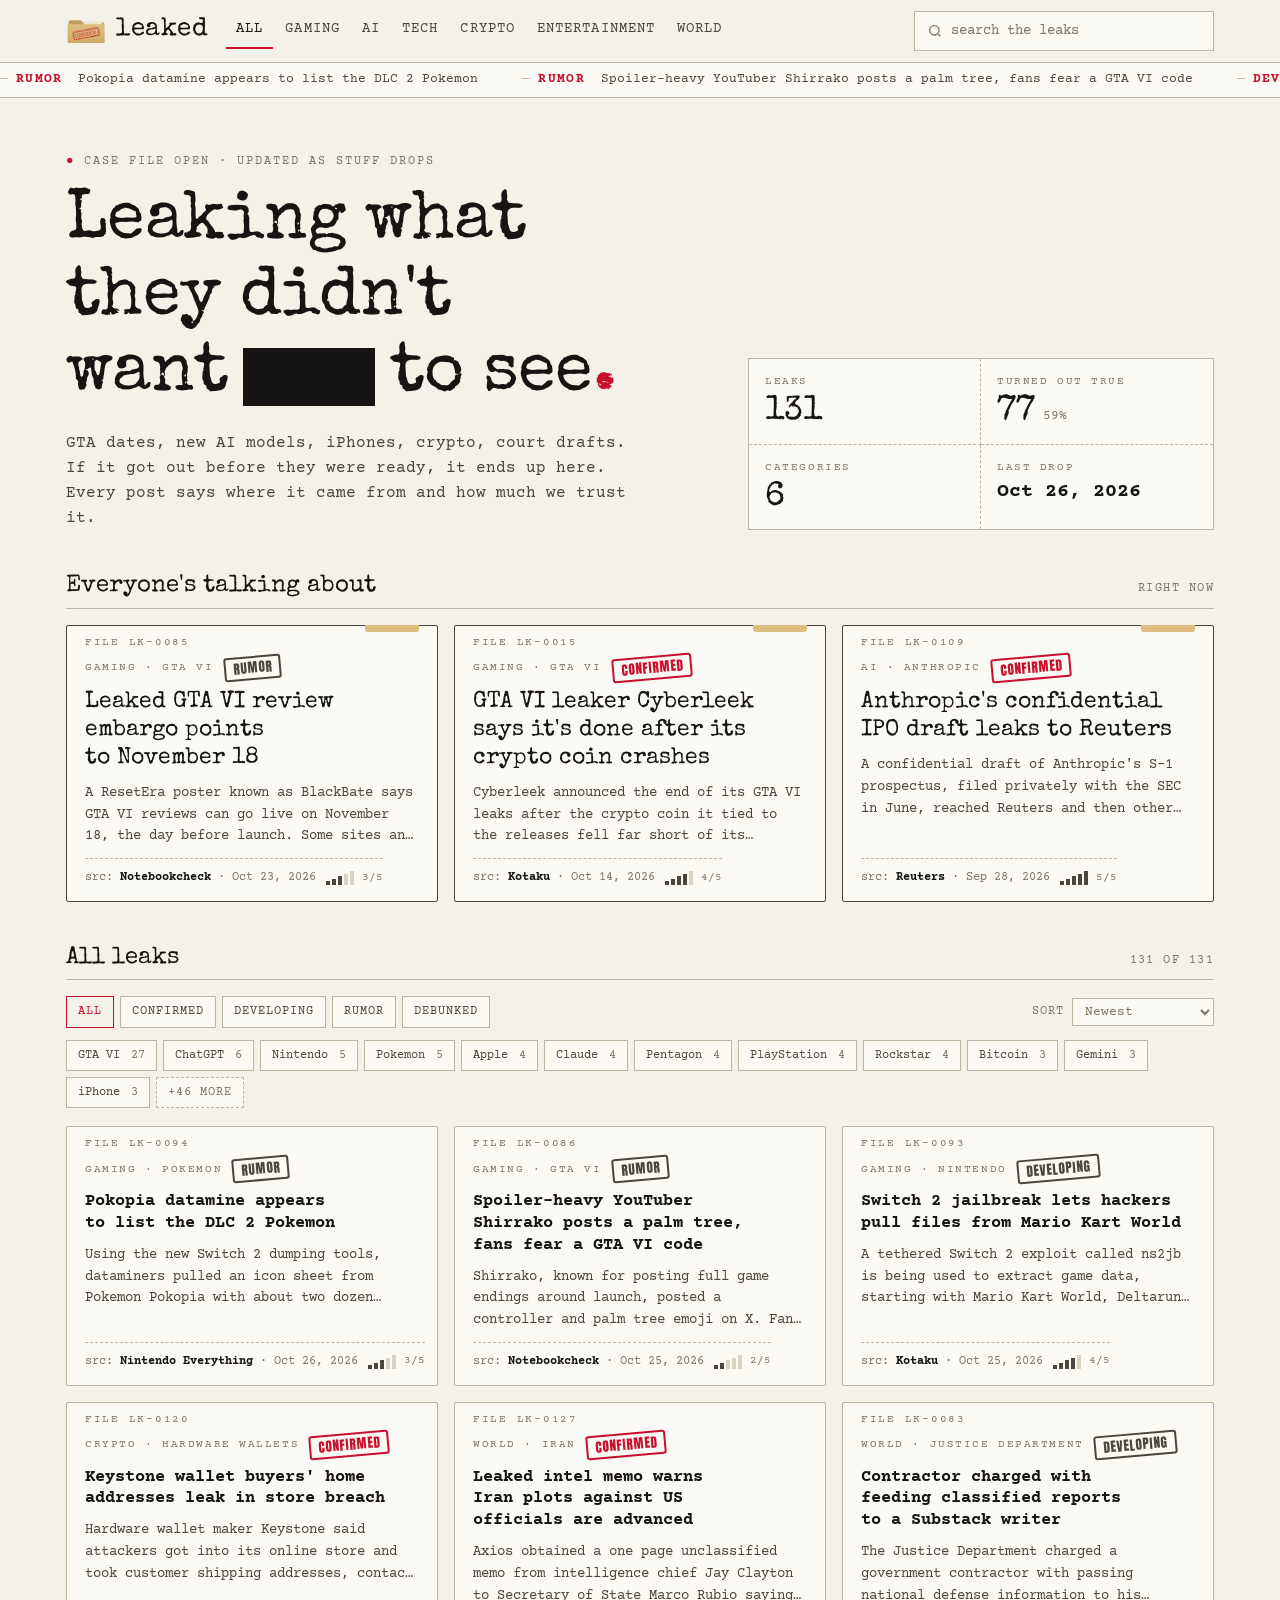
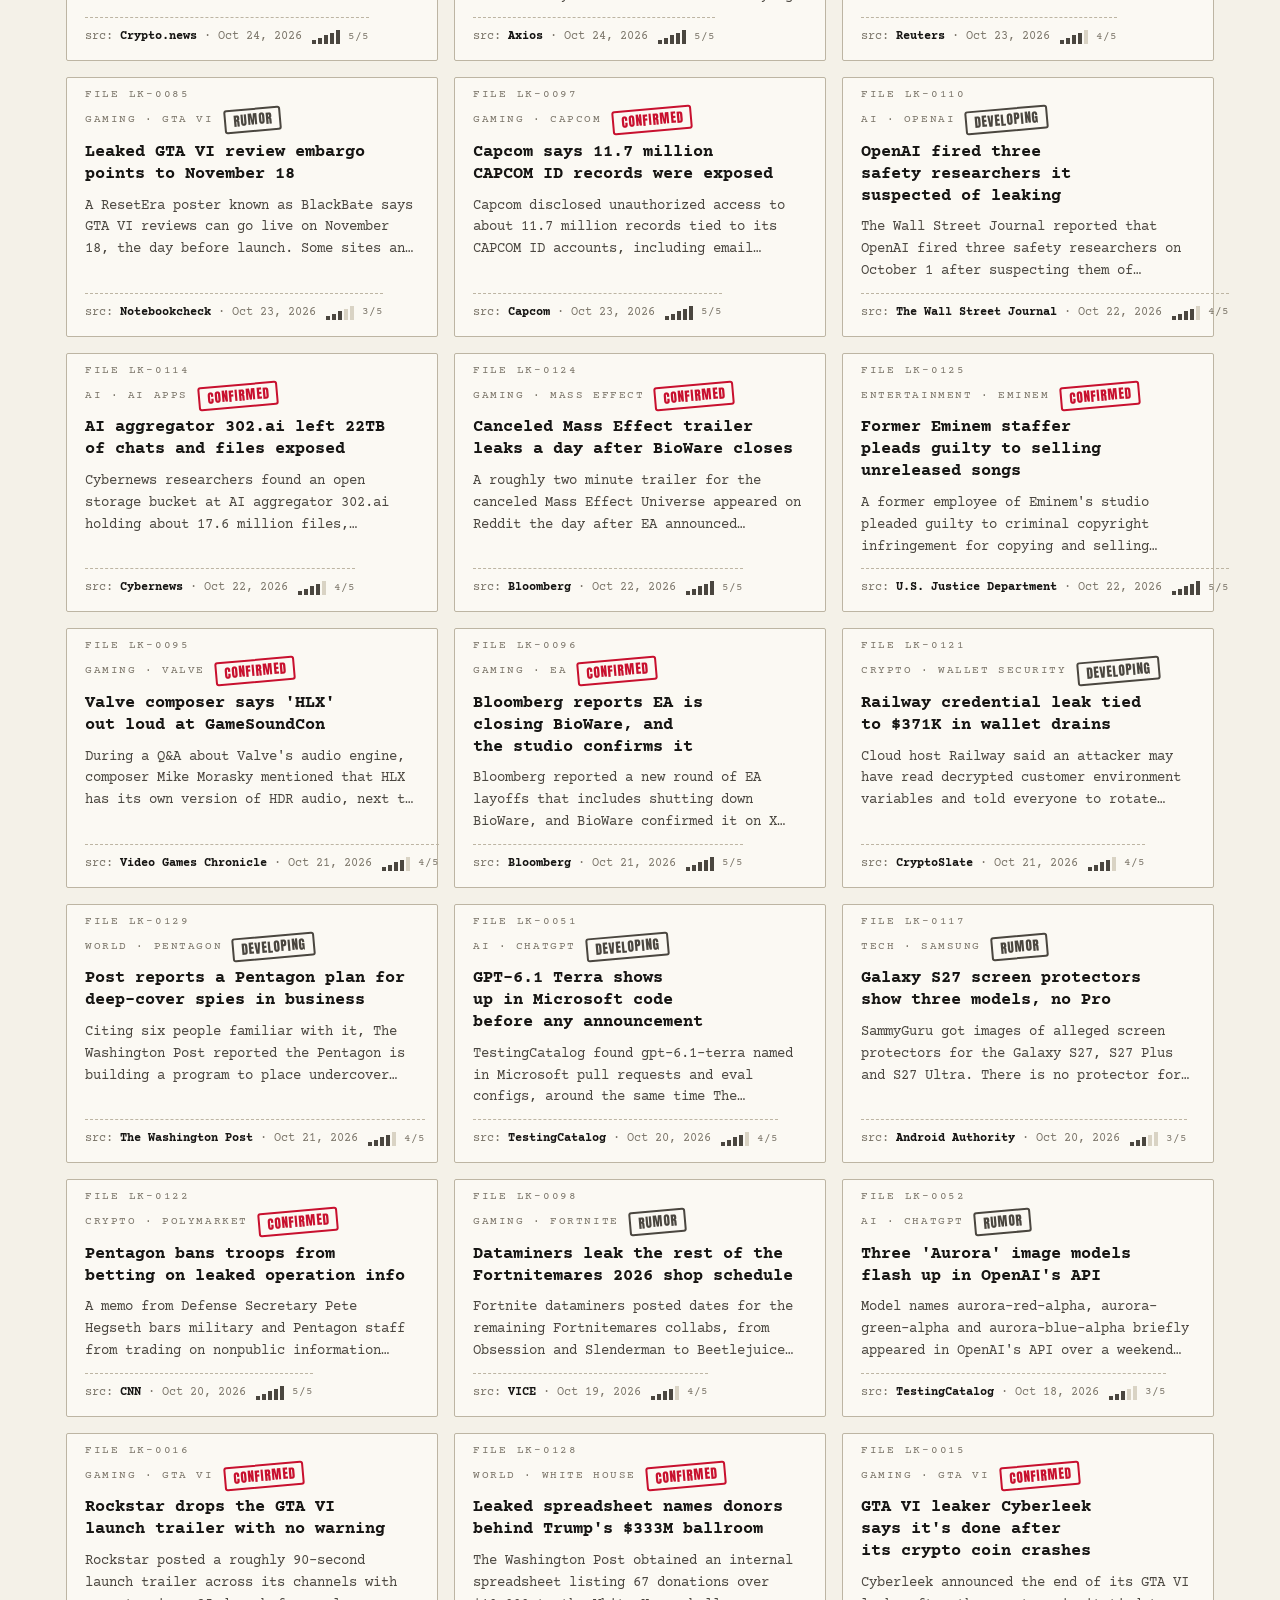
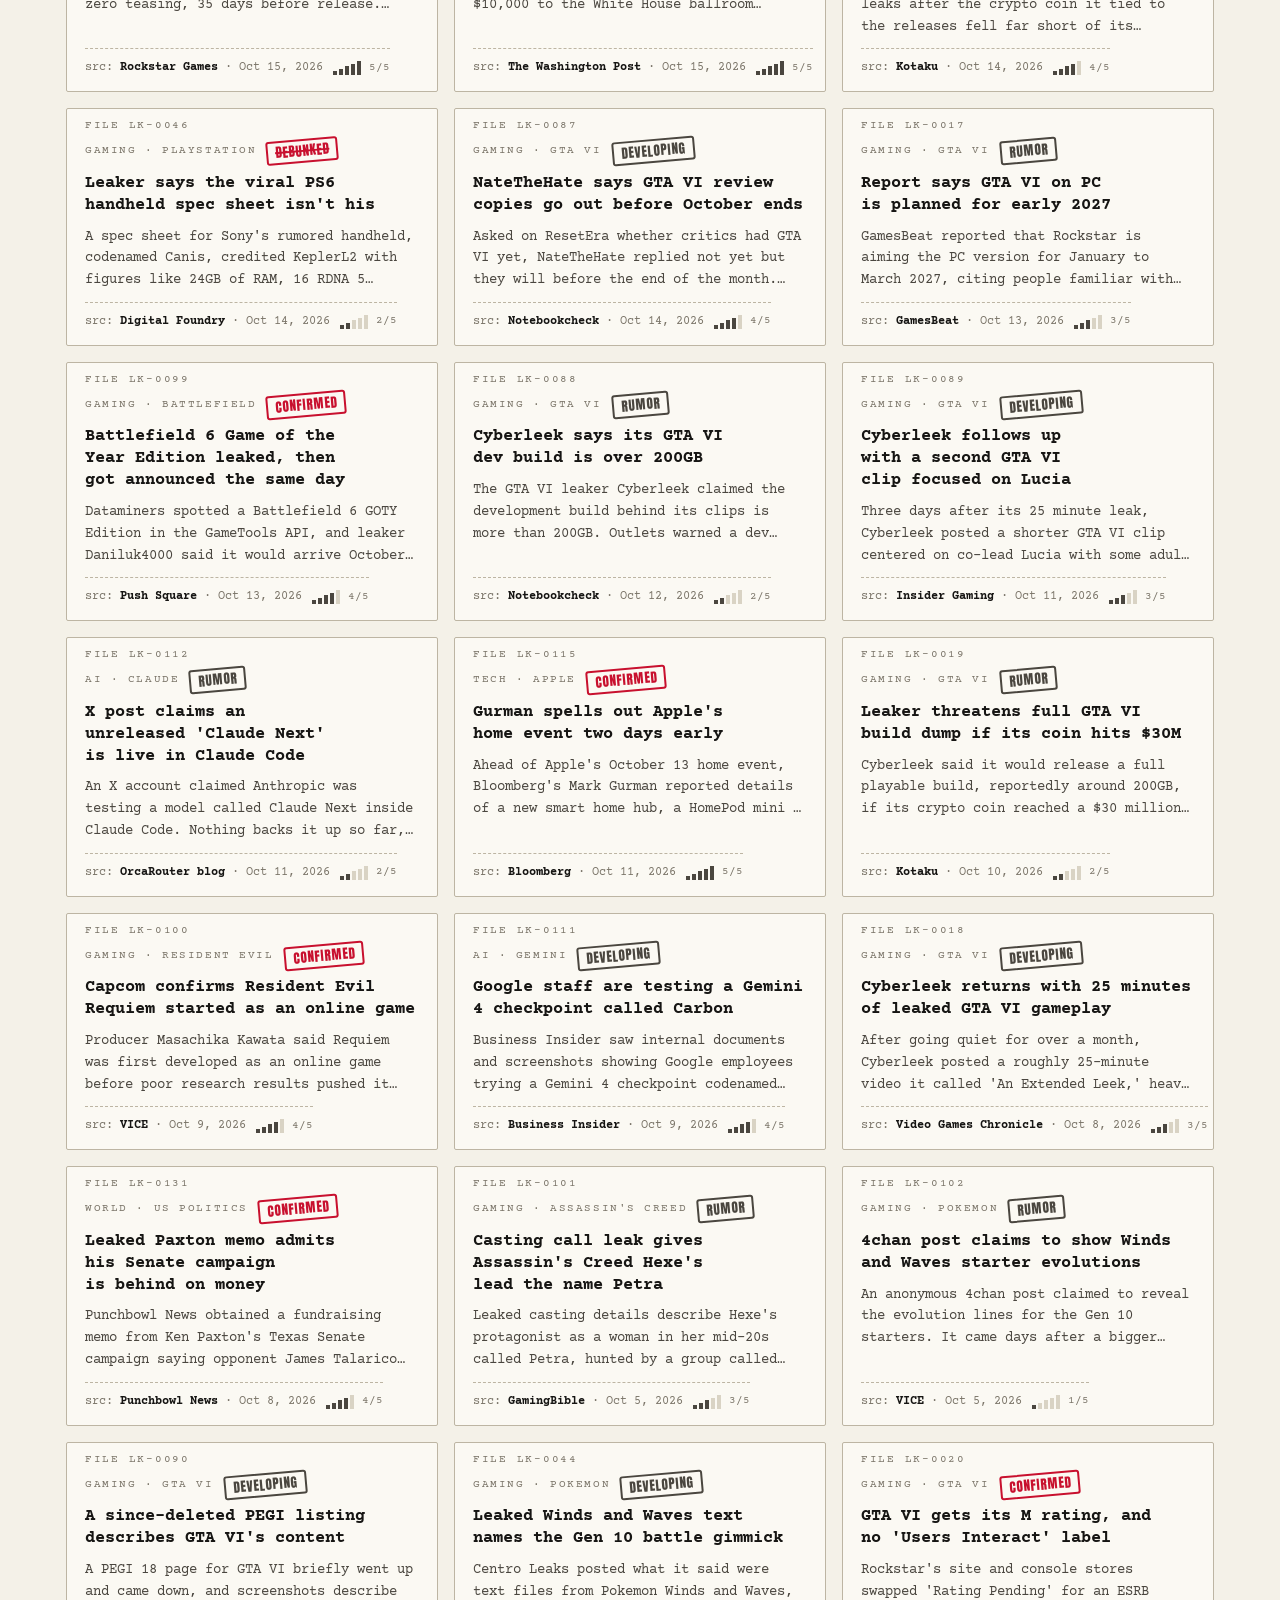
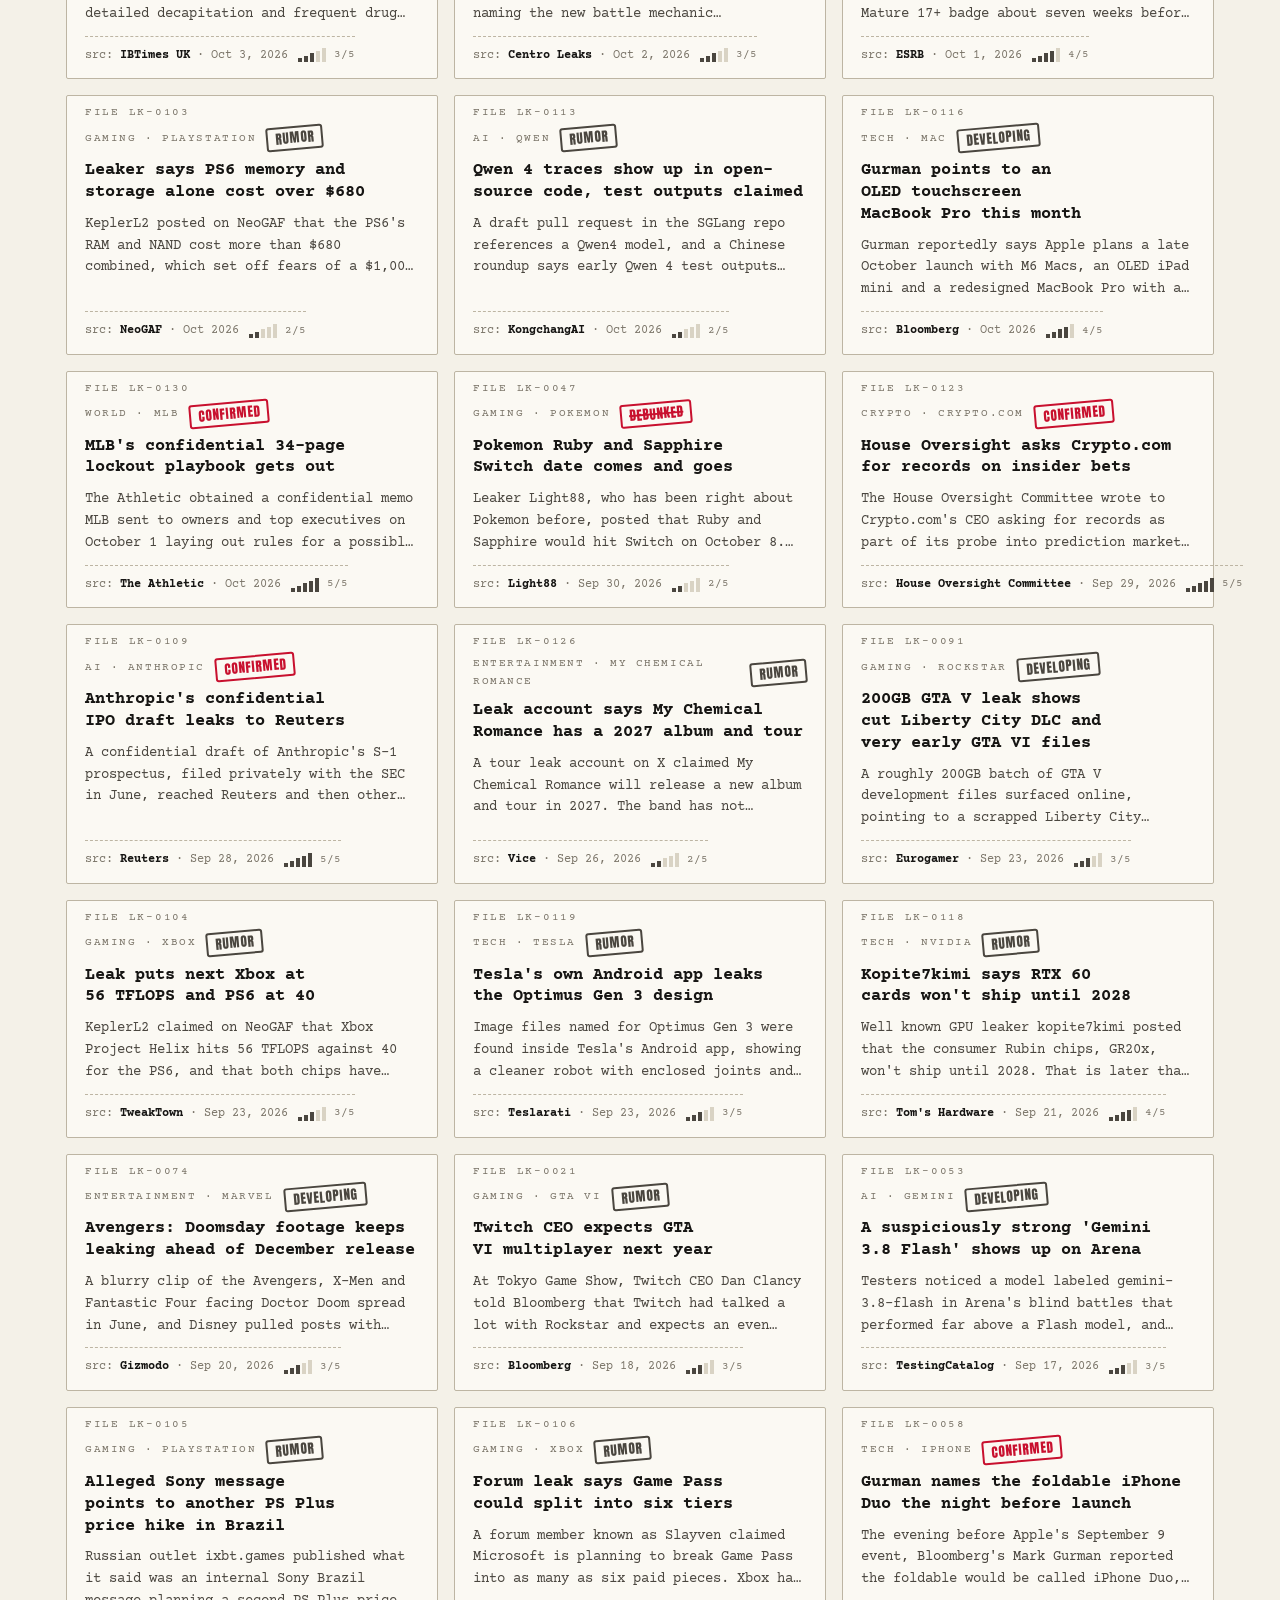
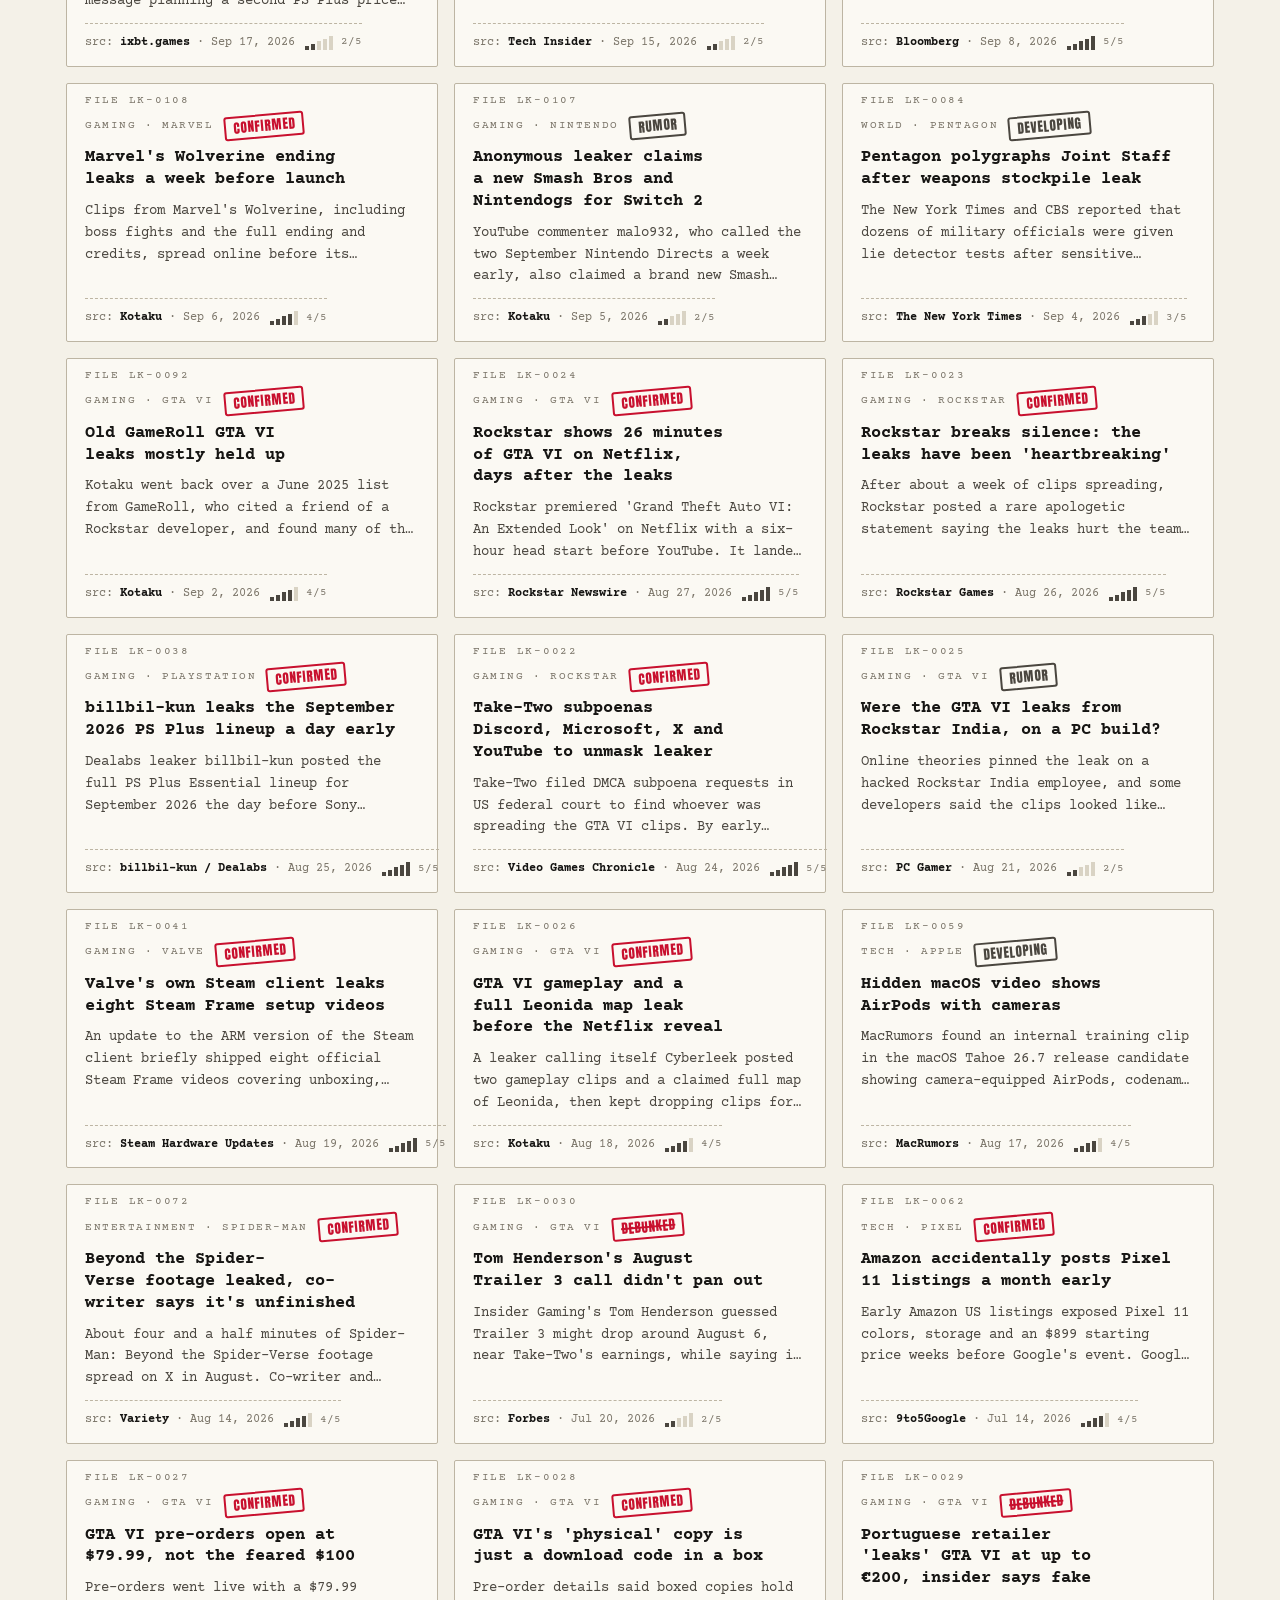
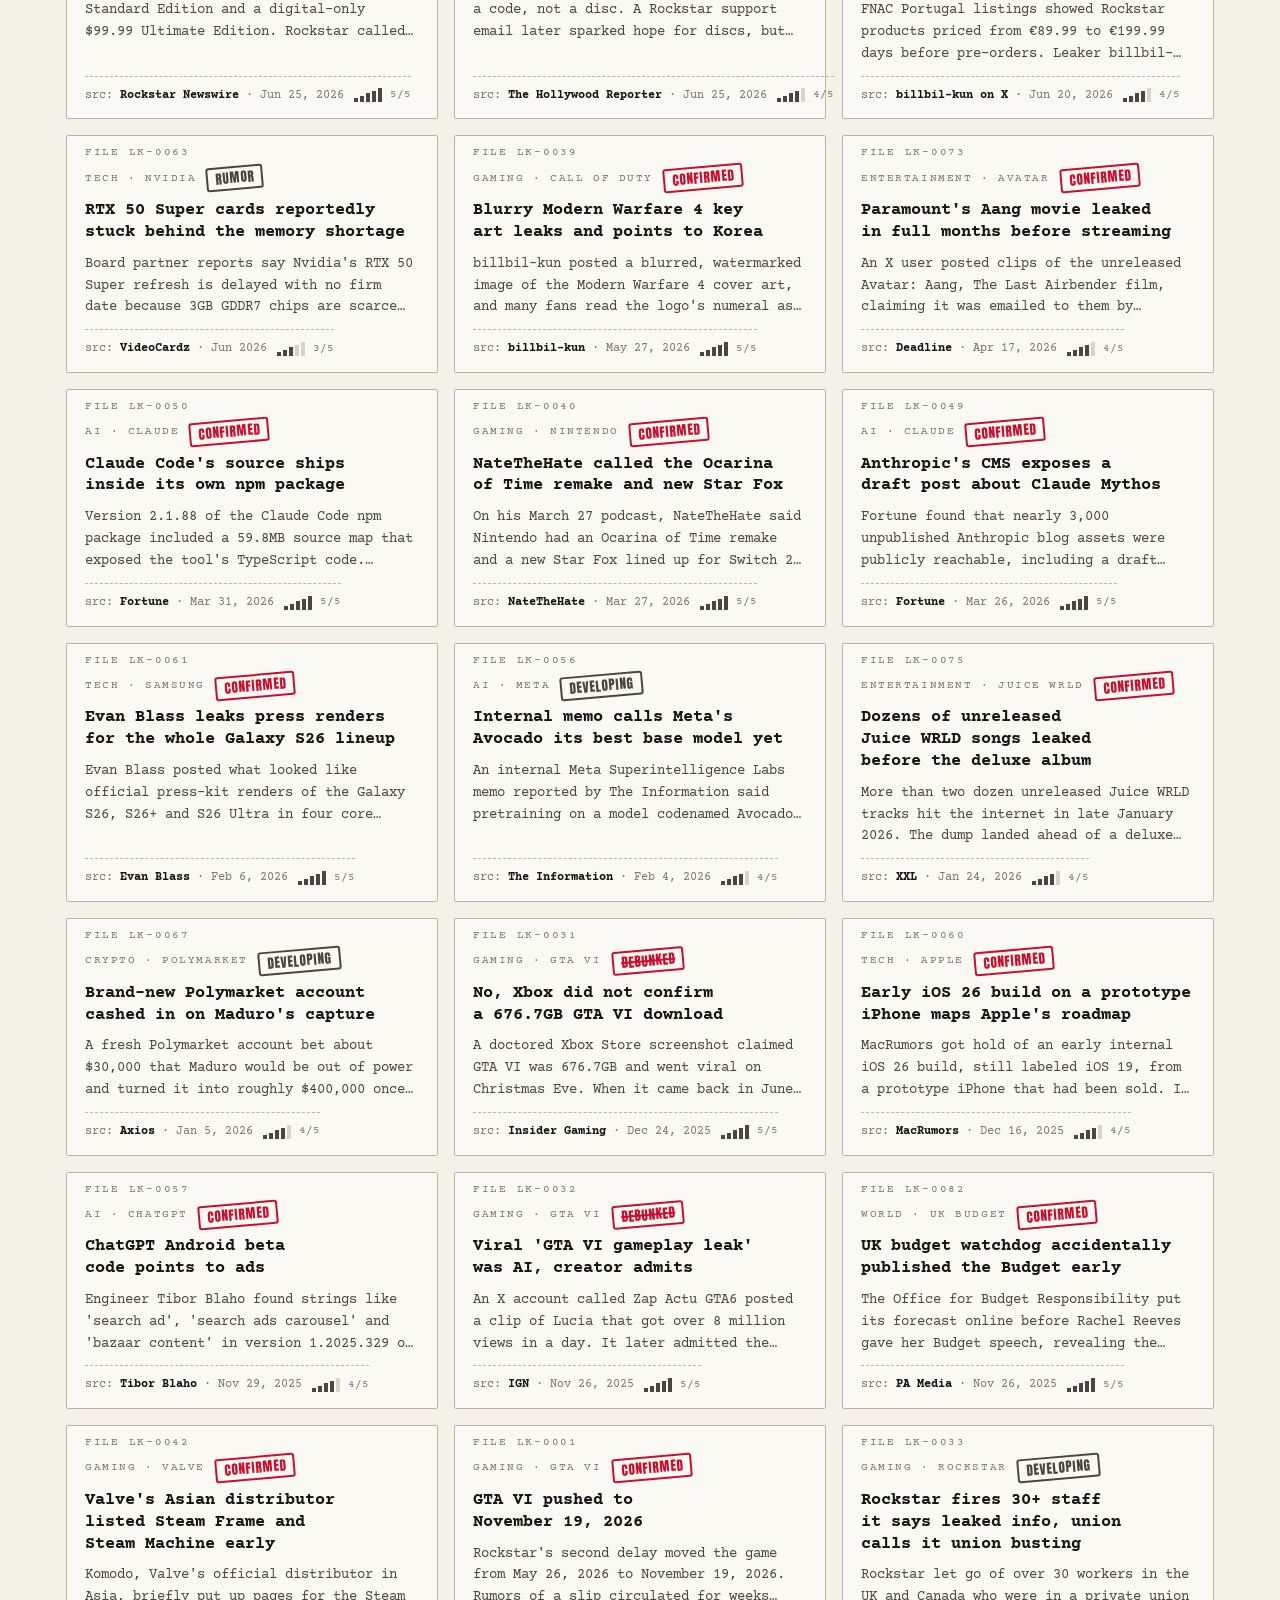
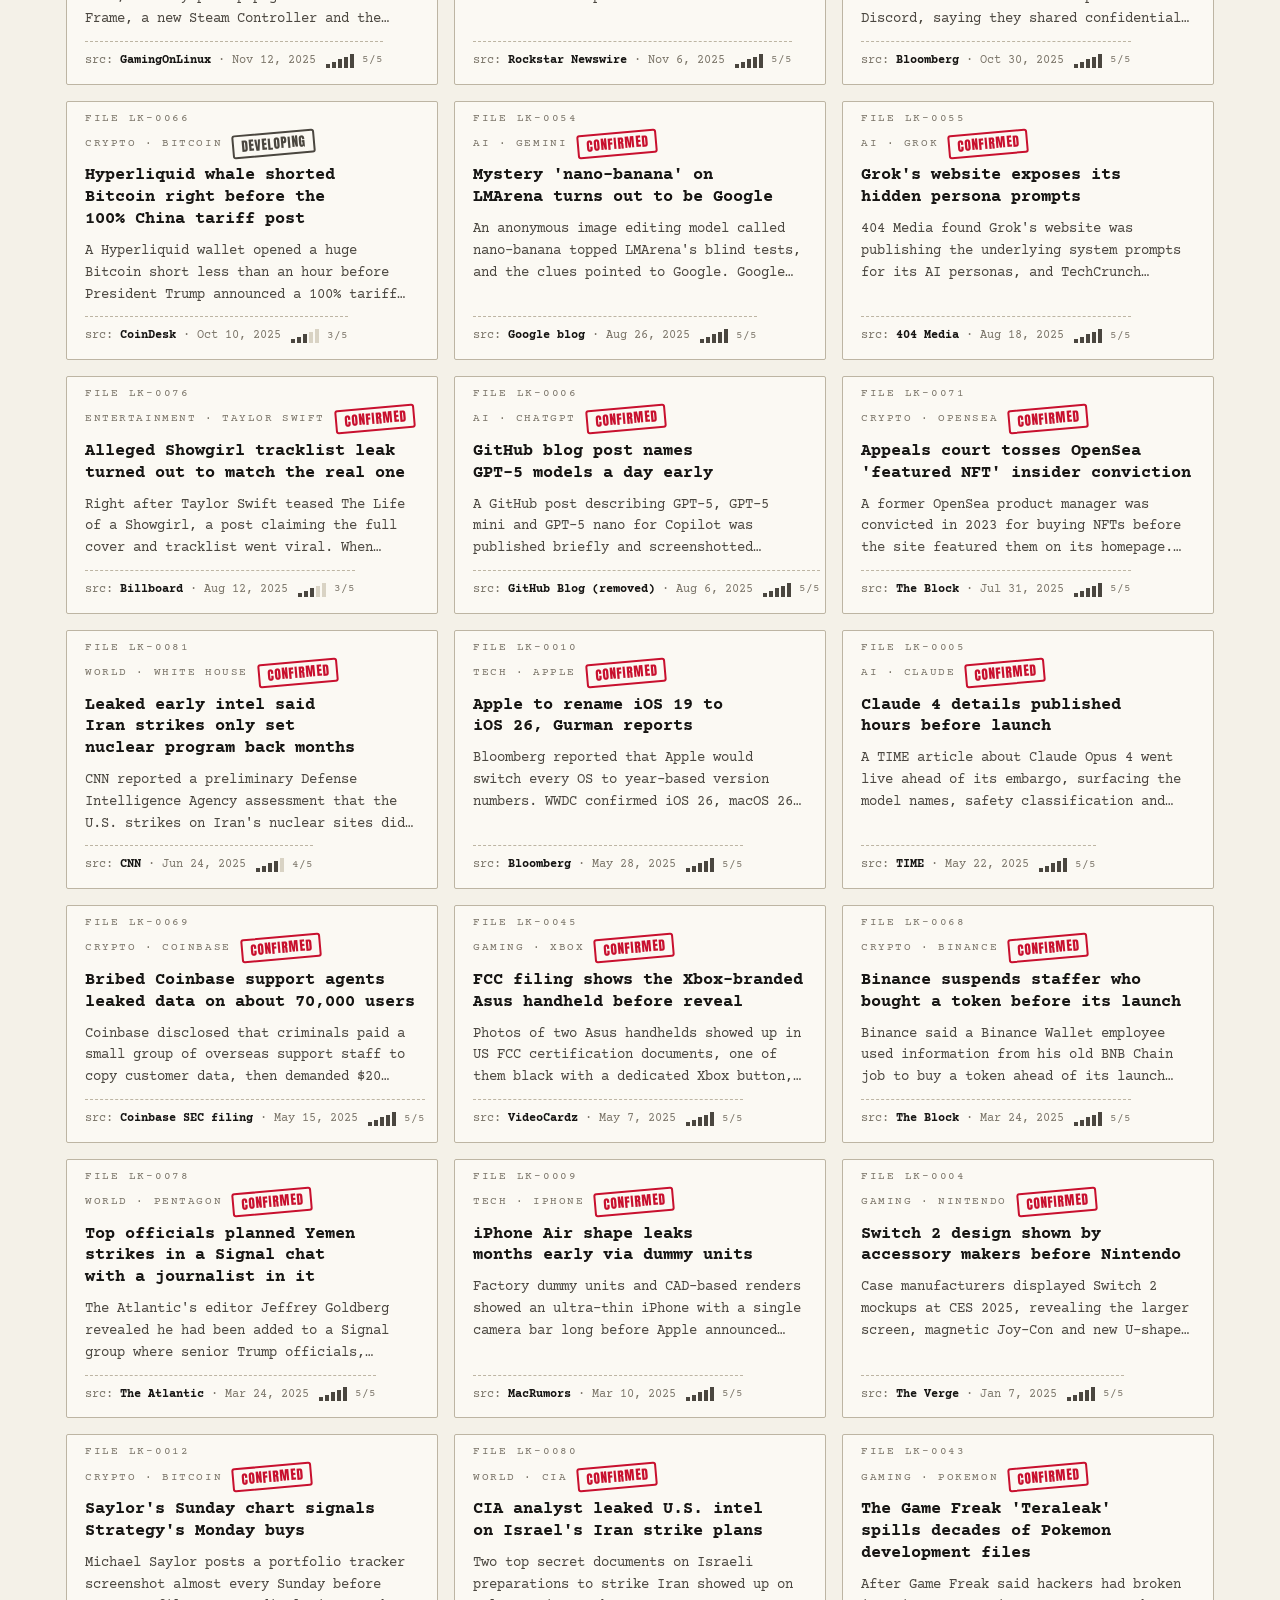
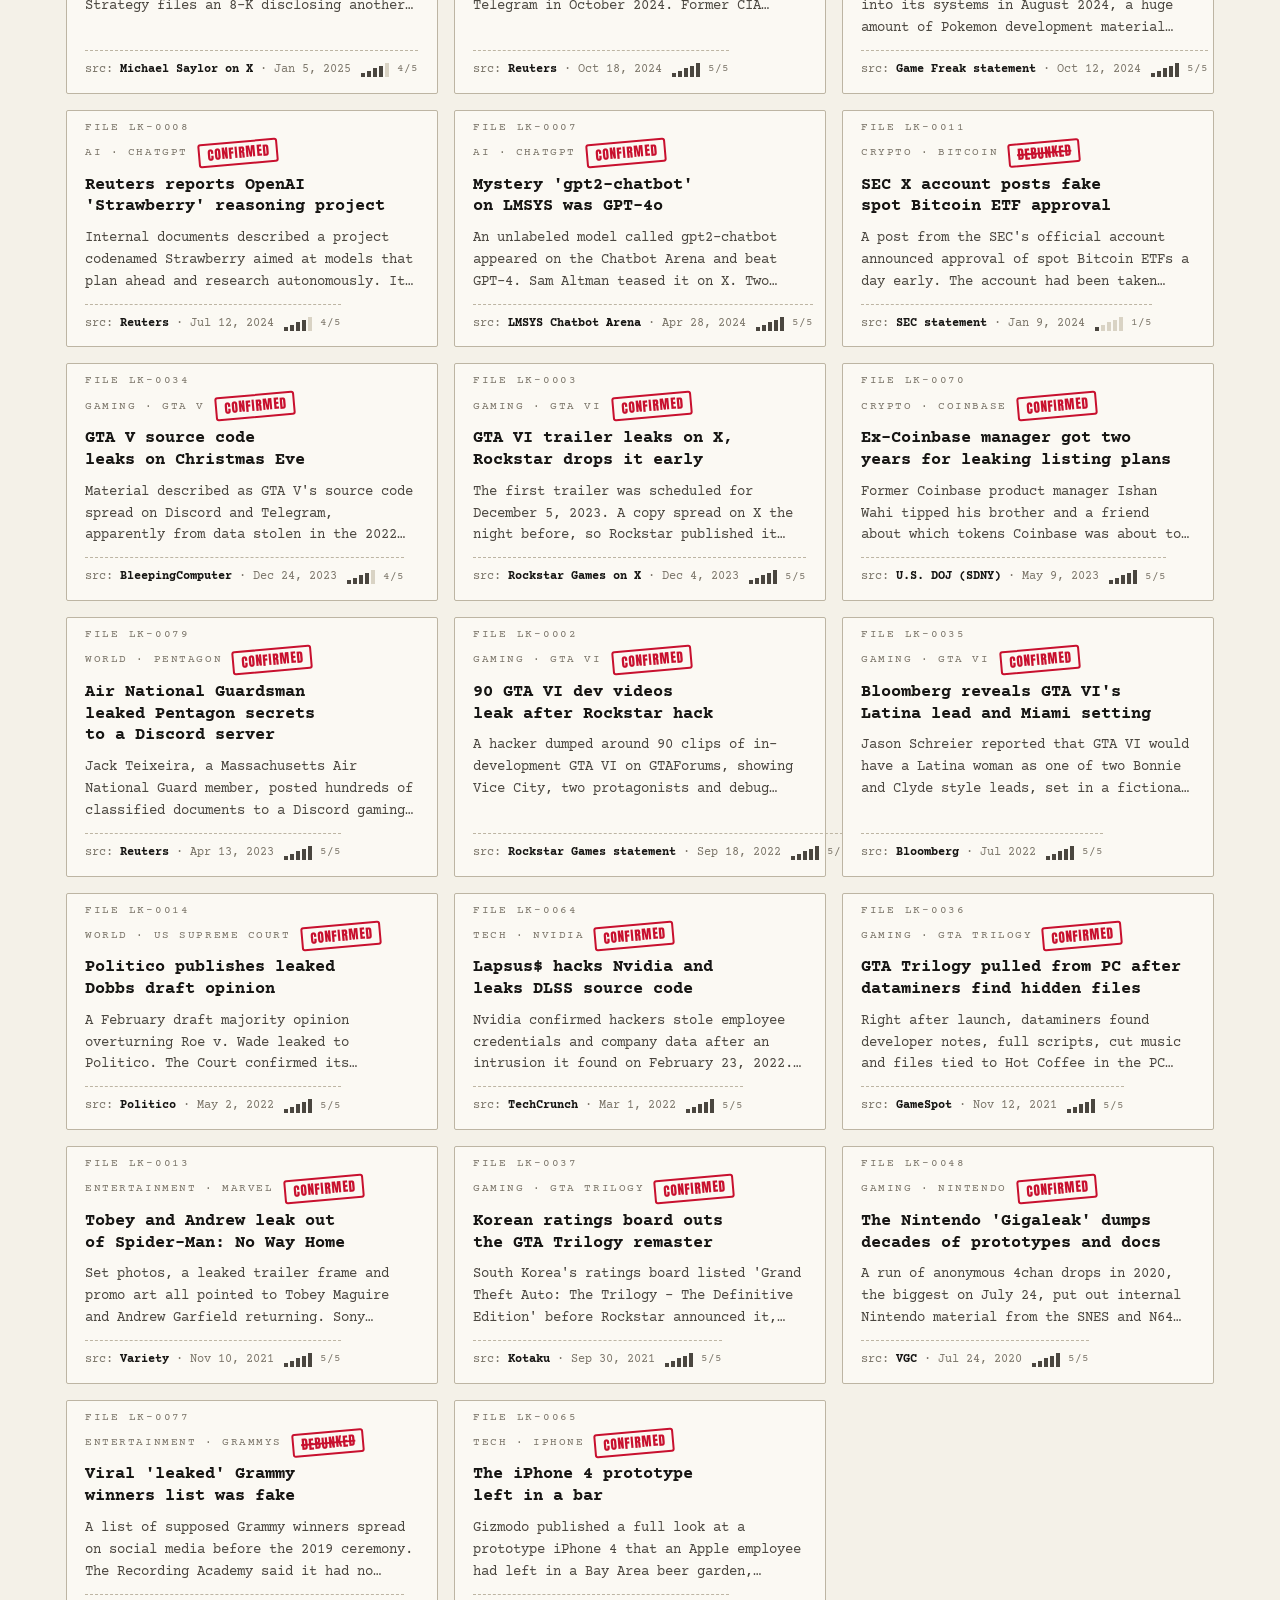
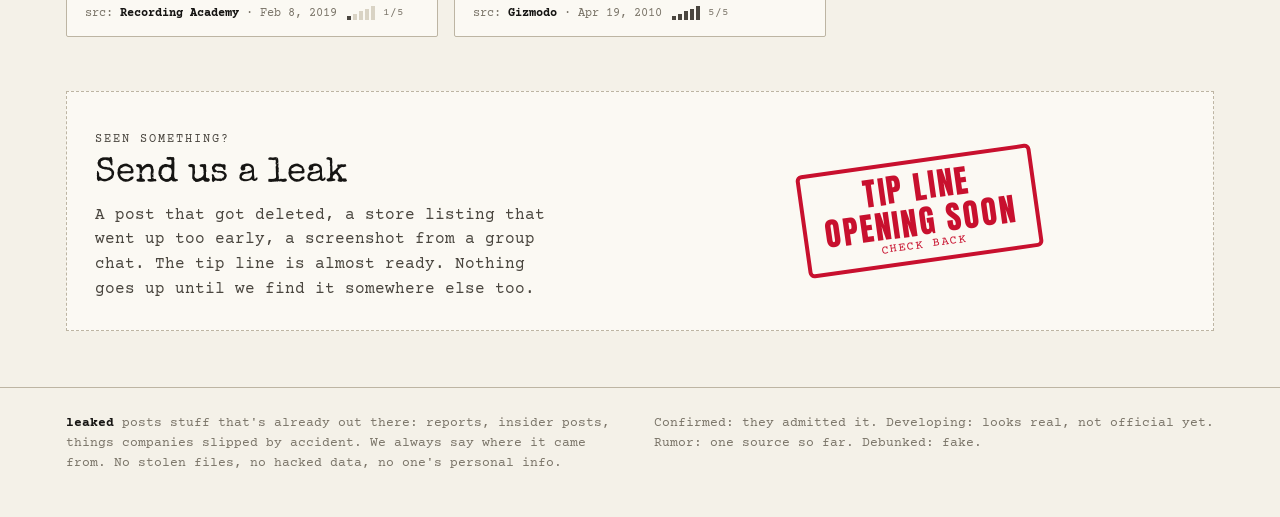
==== commit af53f1ab: "Lighter case-file look: typewriter headlines (Special Elite), hairline borders, paper ticker, outlin" ====
--- a/index.html
+++ b/index.html
@@ -25,7 +25,7 @@
 <meta name="twitter:image" content="https://www.justleaked.fun/og.png">
 <link rel="preconnect" href="https://fonts.googleapis.com">
 <link rel="preconnect" href="https://fonts.gstatic.com" crossorigin>
-<link rel="stylesheet" href="https://fonts.googleapis.com/css2?family=Anton&family=Courier+Prime:wght@400;700&display=swap">
+<link rel="stylesheet" href="https://fonts.googleapis.com/css2?family=Anton&family=Courier+Prime:wght@400;700&family=Special+Elite&display=swap">
 <link rel="stylesheet" href="styles.css">
 </head>
 <body>
--- a/styles.css
+++ b/styles.css
@@ -11,7 +11,8 @@
   --line: #d9d3c4;
   --line-2: #bdb5a3;
   --red: #c8102e;
-  --display: "Anton", Impact, "Arial Narrow", sans-serif;
+  --display: "Special Elite", "Courier Prime", "Courier New", monospace;
+  --stamp: "Anton", Impact, "Arial Narrow", sans-serif;
   --type: "Courier Prime", "Courier New", Courier, monospace;
   --shadow: 0 1px 0 rgba(0,0,0,.04), 0 10px 30px rgba(40,30,10,.10);
   color-scheme: light;
@@ -42,15 +43,15 @@
 @keyframes blink { 50% { opacity: 0; } }
 
 /* header */
-.top { position: sticky; top: env(safe-area-inset-top, 0px); z-index: 9; background: rgba(244,241,232,.94); backdrop-filter: blur(8px); border-bottom: 2px solid var(--ink); }
+.top { position: sticky; top: env(safe-area-inset-top, 0px); z-index: 9; background: rgba(244,241,232,.94); backdrop-filter: blur(8px); border-bottom: 1px solid var(--line-2); }
 .top-inner { display: flex; align-items: center; gap: 18px; min-height: 62px; padding-block: 8px; flex-wrap: wrap; }
-.brand { display: inline-flex; align-items: center; gap: 10px; text-decoration: none; font-family: var(--display); font-size: 1.7rem; letter-spacing: .03em; text-transform: uppercase; line-height: 1; }
+.brand { display: inline-flex; align-items: center; gap: 10px; text-decoration: none; font-family: var(--display); font-size: 1.6rem; letter-spacing: .02em; line-height: 1; }
 .brand img { width: 40px; height: auto; display: block; }
 .cats { display: flex; gap: 2px; flex: 1 1 320px; overflow-x: auto; scrollbar-width: none; min-width: 0; }
 .cats::-webkit-scrollbar { display: none; }
 .cats button { background: none; border: 0; border-bottom: 2px solid transparent; padding: 6px 10px; color: var(--ink-2); white-space: nowrap; font-size: .85rem; text-transform: uppercase; letter-spacing: .08em; }
 .cats button:hover { color: var(--ink); }
-.cats button[aria-current="true"] { color: var(--ink); border-bottom-color: var(--red); font-weight: 700; }
+.cats button[aria-current="true"] { color: var(--ink); border-bottom-color: var(--red); }
 .search { display: flex; align-items: center; gap: 8px; background: var(--card); border: 1px solid var(--line-2); padding: 0 12px; flex: 0 1 300px; min-width: 0; }
 .search svg { flex: none; color: var(--muted); }
 .search input { flex: 1; min-width: 0; background: none; border: 0; padding: 8px 0; outline: none; font-size: .9rem; }
@@ -58,33 +59,33 @@
 .search:focus-within { border-color: var(--ink); }
 
 /* ticker: a black wire strip */
-.ticker { background: var(--ink); color: var(--paper); overflow: hidden; white-space: nowrap; font-size: .8rem; }
+.ticker { background: var(--card); color: var(--ink-2); border-bottom: 1px solid var(--line-2); overflow: hidden; white-space: nowrap; font-size: .8rem; }
 .ticker-track { display: inline-flex; gap: 44px; padding: 7px 0; animation: tick 70s linear infinite; }
-.ticker-track b { color: #ff6b7d; font-weight: 700; text-transform: uppercase; letter-spacing: .1em; margin-right: 8px; }
-.ticker-track span::before { content: "■ "; color: #8f887b; }
+.ticker-track b { color: var(--red); font-weight: 700; text-transform: uppercase; letter-spacing: .1em; margin-right: 8px; }
+.ticker-track span::before { content: "— "; color: var(--line-2); }
 @keyframes tick { to { transform: translateX(-50%); } }
 
 /* hero */
 .hero { padding-block: 54px 34px; display: grid; gap: 30px; grid-template-columns: minmax(0, 1.4fr) minmax(0, 1fr); align-items: end; }
-.hero h1 { font-family: var(--display); font-weight: 400; font-size: clamp(2.6rem, 6.2vw, 5.2rem); text-transform: uppercase; letter-spacing: .005em; max-width: 15ch; margin-top: 14px; }
+.hero h1 { font-family: var(--display); font-weight: 400; font-size: clamp(2.3rem, 5.4vw, 4.4rem); letter-spacing: -.01em; line-height: 1.1; max-width: 16ch; margin-top: 14px; }
 .hero h1 em { font-style: normal; color: var(--red); }
 .redact { position: relative; display: inline-block; color: transparent; animation: reveal 5s ease-in-out infinite; }
-.redact::after { content: ""; position: absolute; inset: .08em -.08em .04em; background: var(--ink); animation: unredact 5s ease-in-out infinite; transform-origin: right; }
+.redact::after { content: ""; position: absolute; inset: .16em -.06em .1em; background: var(--ink); animation: unredact 5s ease-in-out infinite; transform-origin: right; }
 @keyframes unredact { 0%, 55% { transform: scaleX(1); } 65%, 90% { transform: scaleX(0); } 100% { transform: scaleX(1); } }
 @keyframes reveal { 0%, 58% { color: transparent; } 62%, 92% { color: var(--red); } 100% { color: transparent; } }
 .lede { color: var(--ink-2); max-width: 56ch; margin: 18px 0 0; font-size: 1rem; }
-.stats { margin: 0; display: grid; grid-template-columns: repeat(2, minmax(0,1fr)); border: 2px solid var(--ink); background: var(--card); }
+.stats { margin: 0; display: grid; grid-template-columns: repeat(2, minmax(0,1fr)); border: 1px solid var(--line-2); background: var(--card); }
 .stats div { padding: 14px 16px; border-bottom: 1px dashed var(--line-2); }
 .stats div:nth-child(odd) { border-right: 1px dashed var(--line-2); }
 .stats div:nth-last-child(-n+2) { border-bottom: 0; }
 .stats dt { font-size: .7rem; letter-spacing: .14em; text-transform: uppercase; color: var(--muted); }
-.stats dd { margin: 6px 0 0; font-family: var(--display); font-size: 2.3rem; line-height: 1; font-variant-numeric: tabular-nums; }
+.stats dd { margin: 6px 0 0; font-family: var(--display); font-size: 2.1rem; line-height: 1; font-variant-numeric: tabular-nums; }
 .stats dd small { font-family: var(--type); font-size: .8rem; color: var(--muted); margin-left: 8px; }
 #stat-updated { font-family: var(--type); font-weight: 700; }
 
 /* sections */
-.section-head { display: flex; align-items: baseline; justify-content: space-between; gap: 12px; margin-bottom: 16px; flex-wrap: wrap; border-bottom: 2px solid var(--ink); padding-bottom: 8px; }
-.section-head h2 { font-family: var(--display); font-weight: 400; font-size: 1.6rem; text-transform: uppercase; letter-spacing: .03em; }
+.section-head { display: flex; align-items: baseline; justify-content: space-between; gap: 12px; margin-bottom: 16px; flex-wrap: wrap; border-bottom: 1px solid var(--line-2); padding-bottom: 8px; }
+.section-head h2 { font-family: var(--display); font-weight: 400; font-size: 1.5rem; }
 .section-head .count { color: var(--muted); font-size: .75rem; text-transform: uppercase; letter-spacing: .12em; }
 .hot { padding-block: 10px 34px; }
 .hot-grid { display: grid; grid-template-columns: repeat(3, minmax(0, 1fr)); gap: 16px; }
@@ -98,17 +99,17 @@
 }
 .card:hover { border-color: var(--ink); box-shadow: var(--shadow); transform: translateY(-1px); }
 .file { position: absolute; top: 9px; left: 18px; font-size: .68rem; letter-spacing: .16em; color: var(--muted); }
-.card.hot-card { background: var(--card); border: 2px solid var(--ink); }
-.card.hot-card::before { content: ""; position: absolute; top: -2px; right: 18px; width: 54px; height: 8px; background: var(--manila); border: 2px solid var(--ink); border-top: 0; }
+.card.hot-card { background: var(--card); border: 1px solid var(--ink-2); }
+.card.hot-card::before { content: ""; position: absolute; top: -1px; right: 18px; width: 54px; height: 7px; background: var(--manila); border-radius: 0 0 3px 3px; }
 .card-top { display: flex; justify-content: space-between; align-items: center; gap: 10px; }
 .cat { font-size: .7rem; letter-spacing: .14em; text-transform: uppercase; color: var(--muted); }
 /* status as a rubber stamp: red when settled, black ink while unconfirmed */
-.pill { font-family: var(--display); font-size: .82rem; letter-spacing: .08em; text-transform: uppercase; padding: 0 7px; border: 2px solid; border-radius: 3px; white-space: nowrap; transform: rotate(-5deg); line-height: 1.5; }
+.pill { font-family: var(--stamp); font-size: .82rem; letter-spacing: .08em; text-transform: uppercase; padding: 0 7px; border: 2px solid; border-radius: 3px; white-space: nowrap; transform: rotate(-5deg); line-height: 1.5; }
 .pill[data-s="confirmed"]  { color: var(--red); }
 .pill[data-s="debunked"]   { color: var(--red); text-decoration: line-through; text-decoration-thickness: 2px; }
 .pill[data-s="developing"], .pill[data-s="rumor"] { color: var(--ink-2); }
 .card h3 { font-family: var(--type); font-size: 1.05rem; font-weight: 700; line-height: 1.3; }
-.hot-card h3 { font-family: var(--display); font-weight: 400; font-size: 1.75rem; text-transform: uppercase; line-height: 1.05; }
+.hot-card h3 { font-family: var(--display); font-weight: 400; font-size: 1.45rem; line-height: 1.2; }
 .card p { margin: 0; color: var(--ink-2); font-size: .88rem; display: -webkit-box; -webkit-line-clamp: 3; -webkit-box-orient: vertical; overflow: hidden; }
 .card-foot { display: flex; justify-content: space-between; align-items: center; gap: 10px; margin-top: auto; padding-top: 10px; border-top: 1px dashed var(--line-2); }
 .src { font-size: .72rem; color: var(--muted); min-width: 0; overflow: hidden; text-overflow: ellipsis; white-space: nowrap; }
@@ -119,7 +120,7 @@
 .cred i { width: 4px; background: var(--line); display: block; }
 .cred i:nth-child(1) { height: 4px; } .cred i:nth-child(2) { height: 6px; } .cred i:nth-child(3) { height: 9px; }
 .cred i:nth-child(4) { height: 11px; } .cred i:nth-child(5) { height: 14px; }
-.cred i.on { background: var(--ink); }
+.cred i.on { background: var(--ink-2); }
 .cred span { font-size: .68rem; color: var(--muted); margin-left: 6px; align-self: center; }
 
 /* feed */
@@ -128,41 +129,41 @@
 .chips { display: flex; gap: 6px; flex-wrap: wrap; }
 .chip { border: 1px solid var(--line-2); background: var(--card); padding: 5px 11px; font-size: .78rem; color: var(--ink-2); text-transform: uppercase; letter-spacing: .08em; }
 .chip:hover { border-color: var(--ink); color: var(--ink); }
-.chip[aria-pressed="true"] { background: var(--ink); color: var(--paper); border-color: var(--ink); }
+.chip[aria-pressed="true"] { background: var(--paper); color: var(--red); border-color: var(--red); }
 .chip.topic { text-transform: none; letter-spacing: 0; }
 .sort { display: flex; align-items: center; gap: 8px; color: var(--muted); font-size: .78rem; text-transform: uppercase; letter-spacing: .08em; }
 .sort select { background: var(--card); border: 1px solid var(--line-2); padding: 5px 8px; font-size: .8rem; }
 .topics { display: flex; gap: 6px; flex-wrap: wrap; margin-bottom: 18px; }
 .topics .chip .mono { color: var(--muted); margin-left: 4px; }
-.topics .chip[aria-pressed="true"] .mono { color: #bdb5a3; }
+.topics .chip[aria-pressed="true"] .mono { color: var(--red); }
 .cards { display: grid; grid-template-columns: repeat(3, minmax(0, 1fr)); gap: 16px; }
 .empty { color: var(--muted); text-align: center; padding: 40px 0; border: 1px dashed var(--line-2); }
 
 /* tip box */
 .tip { padding-block: 10px 56px; }
-.tip-box { display: grid; grid-template-columns: minmax(0, 1fr) minmax(0, 1fr); gap: 28px; align-items: center; background: var(--card); border: 2px dashed var(--ink-2); padding: 28px; }
-.tip-box h2 { font-family: var(--display); font-weight: 400; font-size: 2.6rem; text-transform: uppercase; margin-top: 6px; }
+.tip-box { display: grid; grid-template-columns: minmax(0, 1fr) minmax(0, 1fr); gap: 28px; align-items: center; background: var(--card); border: 1px dashed var(--line-2); padding: 28px; }
+.tip-box h2 { font-family: var(--display); font-weight: 400; font-size: 2.2rem; margin-top: 6px; }
 .tip-box p { color: var(--ink-2); margin: 10px 0 0; max-width: 46ch; }
-.tip-stamp { justify-self: center; font-family: var(--display); font-size: 2rem; letter-spacing: .06em; text-transform: uppercase; color: var(--red); border: 4px solid var(--red); border-radius: 6px; padding: 6px 18px; transform: rotate(-8deg); text-align: center; line-height: 1.1; }
+.tip-stamp { justify-self: center; font-family: var(--stamp); font-size: 2rem; letter-spacing: .06em; text-transform: uppercase; color: var(--red); border: 4px solid var(--red); border-radius: 6px; padding: 6px 18px; transform: rotate(-8deg); text-align: center; line-height: 1.1; }
 .tip-stamp small { display: block; font-family: var(--type); font-size: .75rem; letter-spacing: .14em; }
 
-footer { border-top: 2px solid var(--ink); padding-block: 26px 44px; color: var(--muted); font-size: .8rem; }
+footer { border-top: 1px solid var(--line-2); padding-block: 26px 44px; color: var(--muted); font-size: .8rem; }
 footer .wrap { display: flex; justify-content: space-between; gap: 16px; flex-wrap: wrap; }
 footer p { margin: 0; max-width: 70ch; }
 footer strong { color: var(--ink); }
 
 /* detail dialog: the opened file */
-dialog { background: var(--card); color: var(--ink); border: 2px solid var(--ink); border-radius: 2px; padding: 0; width: min(720px, calc(100vw - 32px)); max-height: calc(100vh - 48px); box-shadow: 0 30px 80px rgba(20,15,5,.35); }
+dialog { background: var(--card); color: var(--ink); border: 1px solid var(--line-2); border-radius: 2px; padding: 0; width: min(720px, calc(100vw - 32px)); max-height: calc(100vh - 48px); box-shadow: 0 30px 80px rgba(20,15,5,.35); }
 dialog::backdrop { background: rgba(22,21,19,.55); }
 .detail { padding: 28px; display: grid; gap: 16px; }
 .detail .card-top { align-items: flex-start; padding-right: 44px; }
 .detail .pill { font-size: 1.2rem; transform: rotate(-7deg); border-width: 3px; }
-.detail h2 { font-family: var(--display); font-weight: 400; font-size: 2.4rem; text-transform: uppercase; }
+.detail h2 { font-family: var(--display); font-weight: 400; font-size: 2rem; line-height: 1.15; }
 .detail .summary { font-size: 1rem; margin: 0; }
 .detail h4 { margin: 8px 0 6px; font-size: .72rem; letter-spacing: .16em; text-transform: uppercase; color: var(--muted); font-weight: 700; border-bottom: 1px solid var(--line); padding-bottom: 4px; }
 .detail ul { margin: 0; padding-left: 18px; font-size: .92rem; }
 .detail li { margin: 4px 0; }
-.timeline { list-style: none; margin: 0; display: grid; gap: 6px; border-left: 2px solid var(--ink); padding-left: 14px; }
+.timeline { list-style: none; margin: 0; display: grid; gap: 6px; border-left: 1px solid var(--line-2); padding-left: 14px; }
 .timeline li { display: grid; grid-template-columns: 110px 1fr; gap: 12px; font-size: .9rem; }
 .timeline time { font-size: .78rem; color: var(--muted); padding-top: 2px; }
 .sources { display: flex; flex-wrap: wrap; gap: 6px; }
@@ -187,7 +188,7 @@
   .stats dd { font-size: 1.9rem; }
   .timeline li { grid-template-columns: 1fr; gap: 2px; }
   .detail { padding: 24px 18px; }
-  .detail h2 { font-size: 1.9rem; }
+  .detail h2 { font-size: 1.6rem; }
   .tip-box { padding: 22px 18px; }
 }
 @media (prefers-reduced-motion: reduce) {
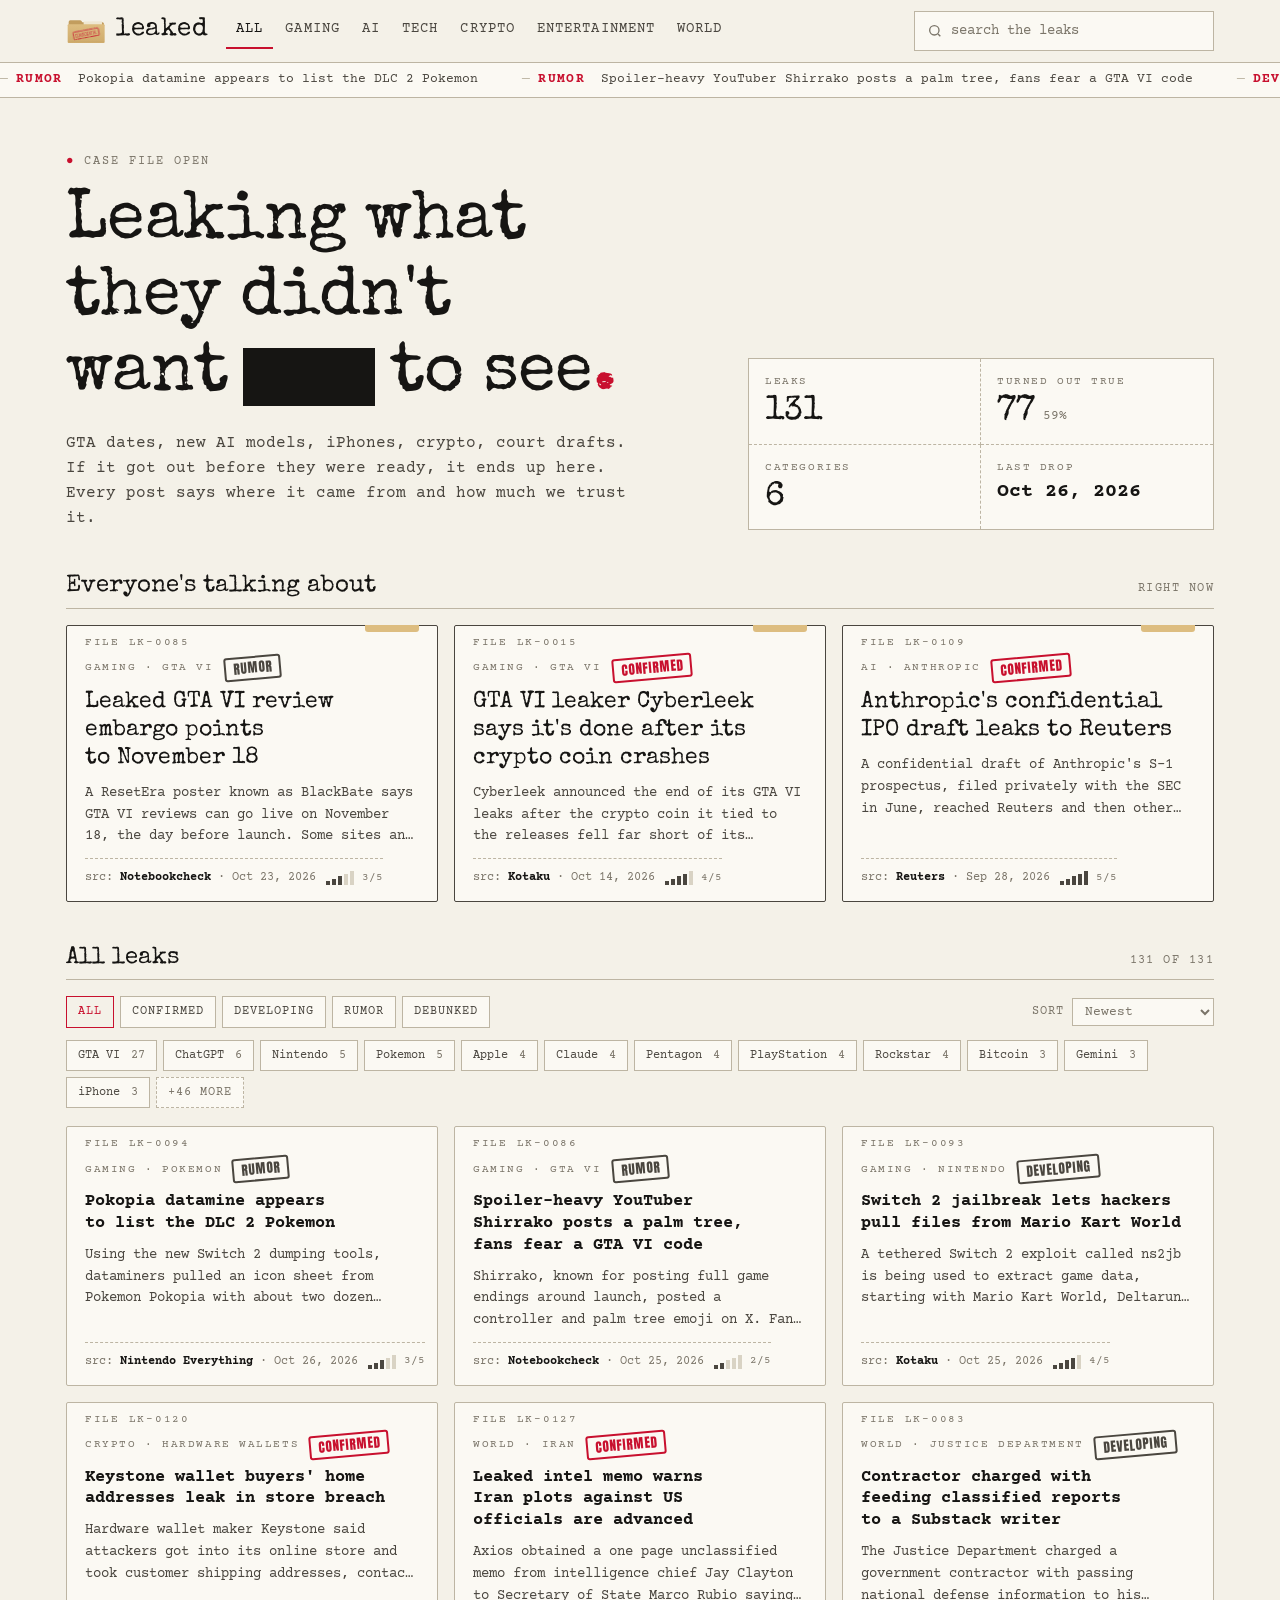
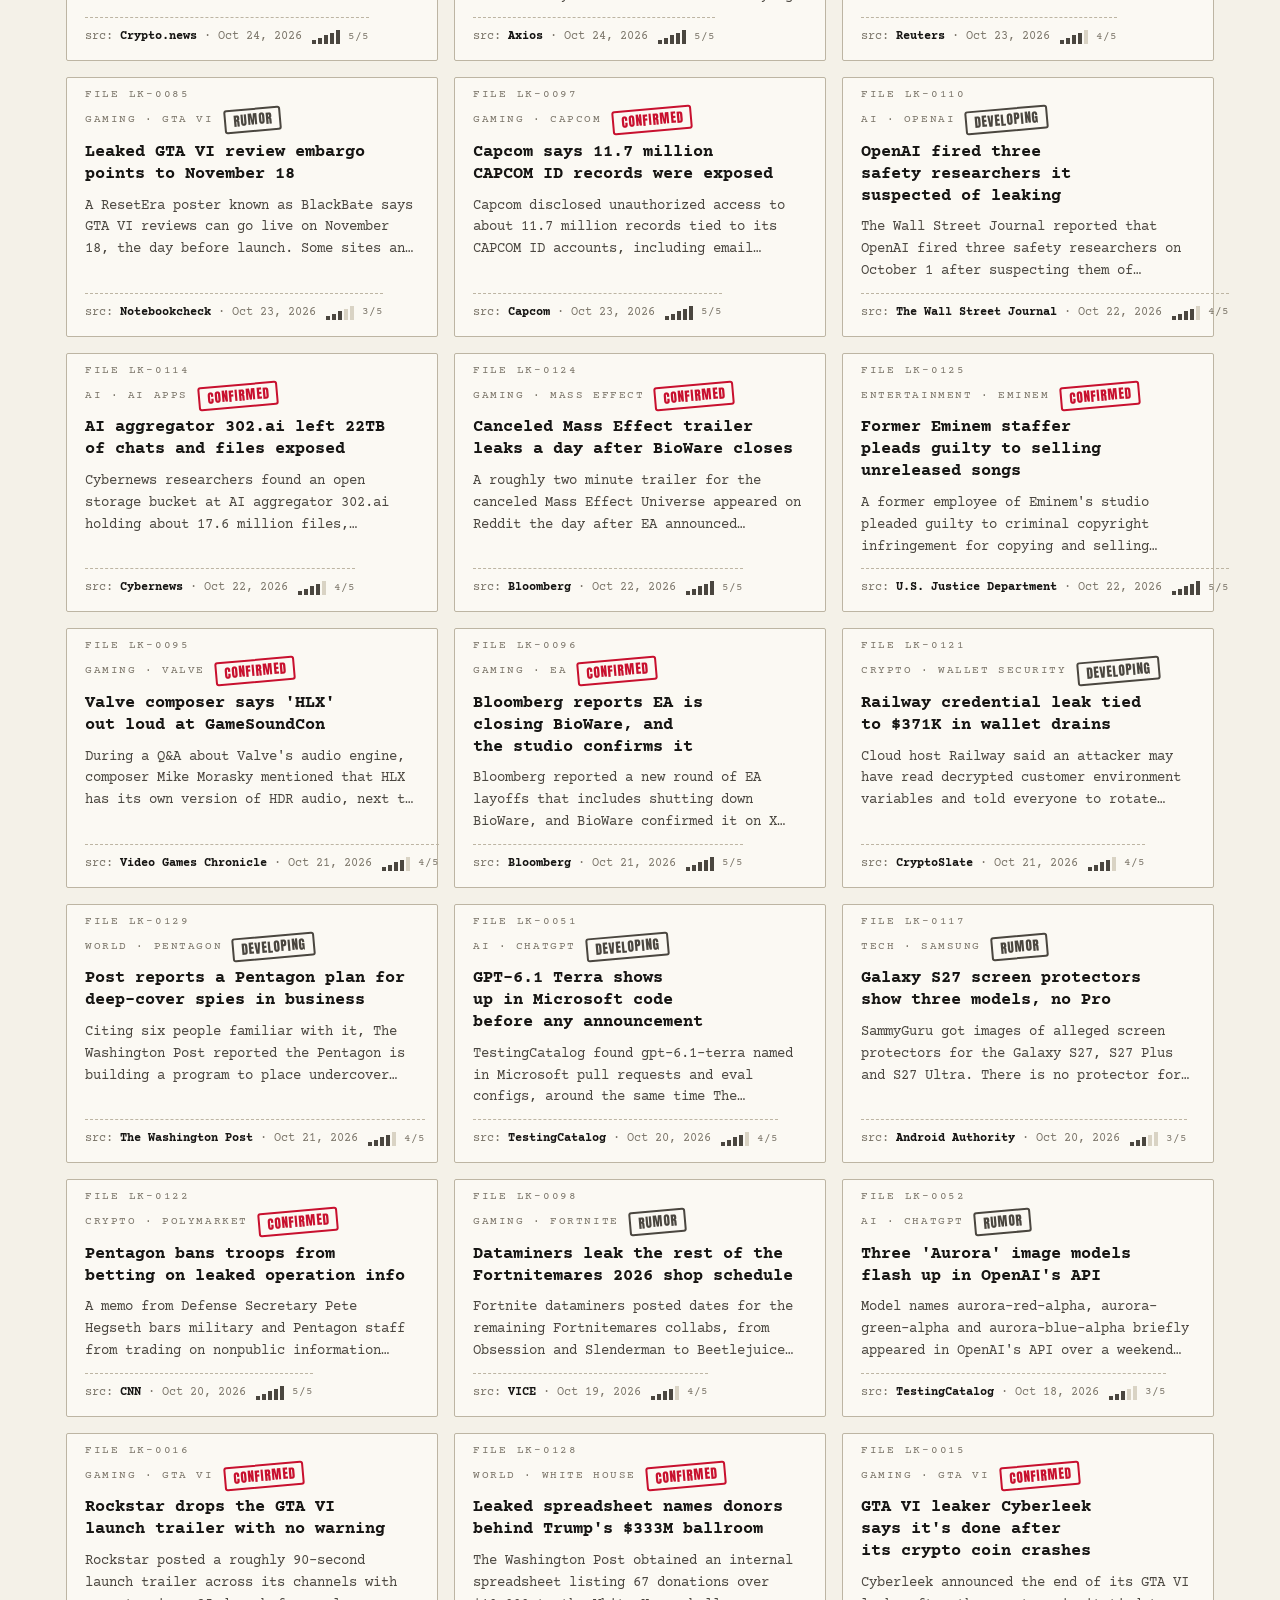
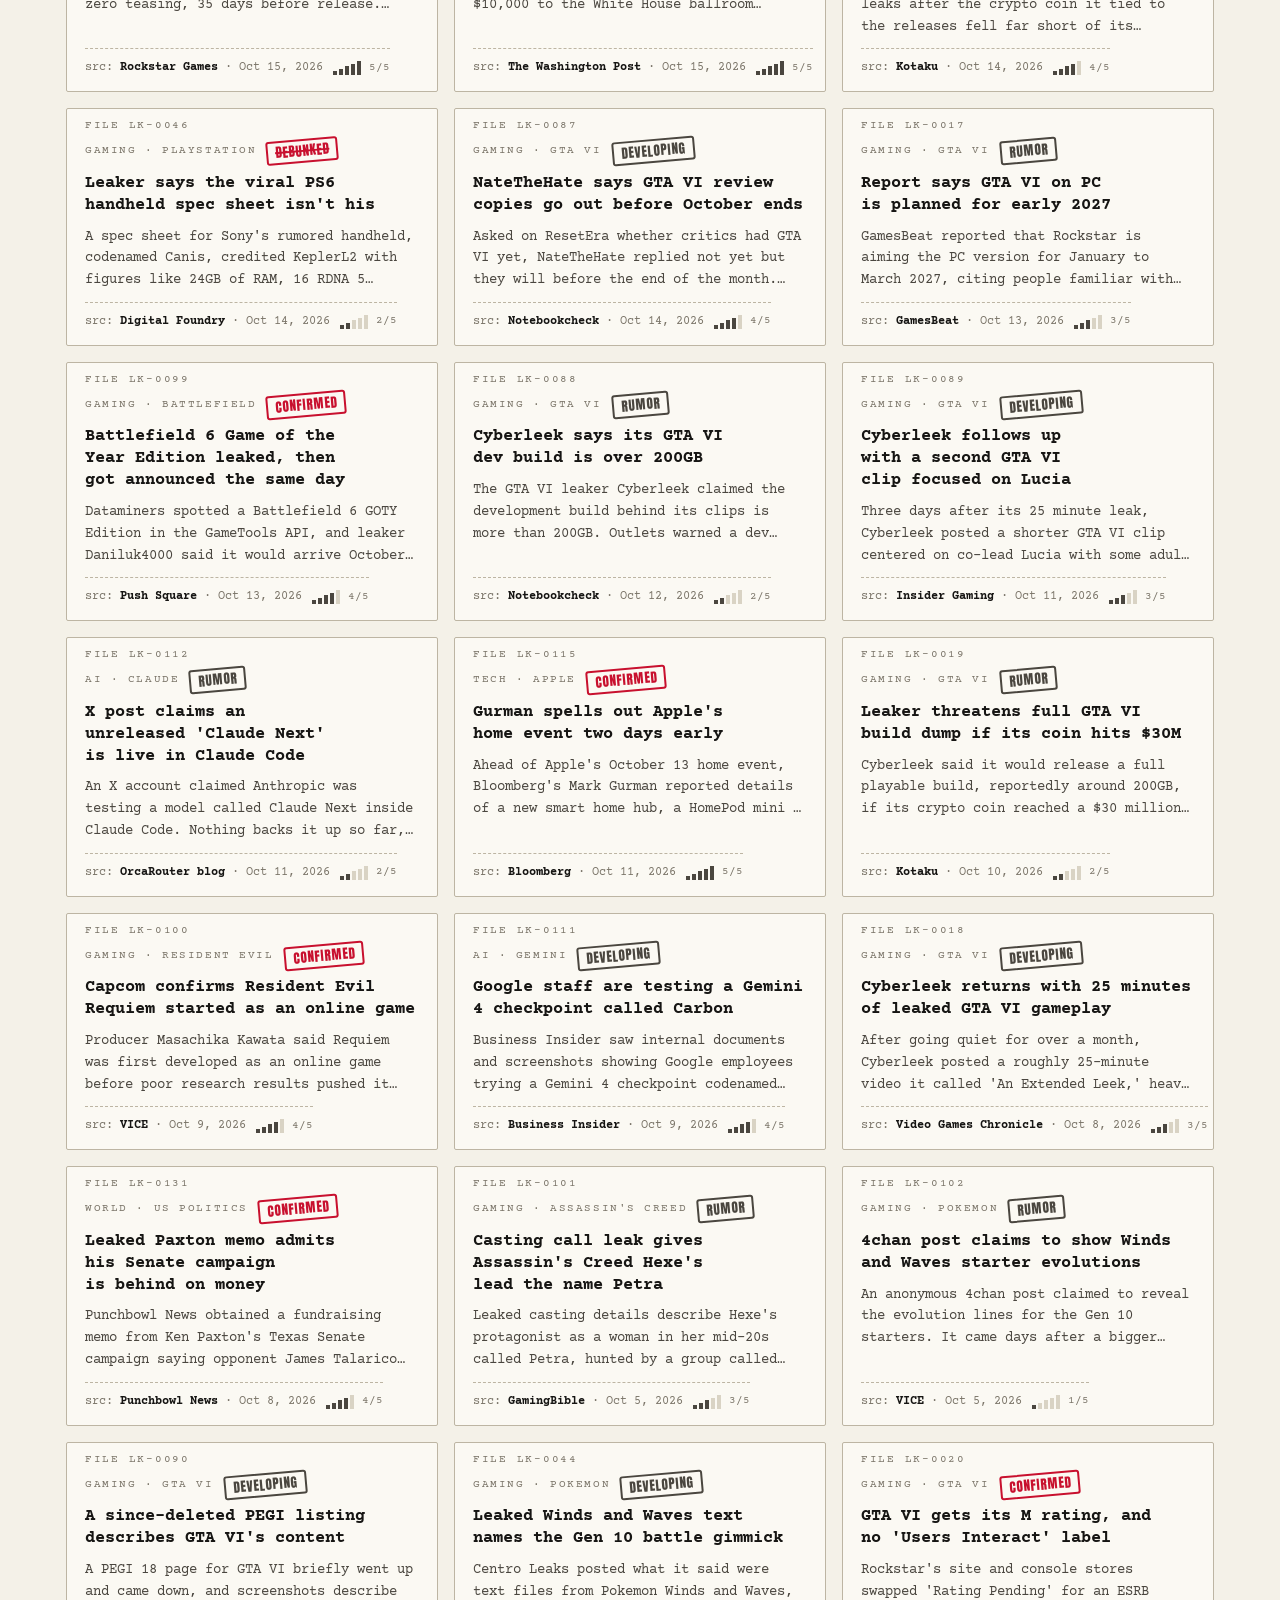
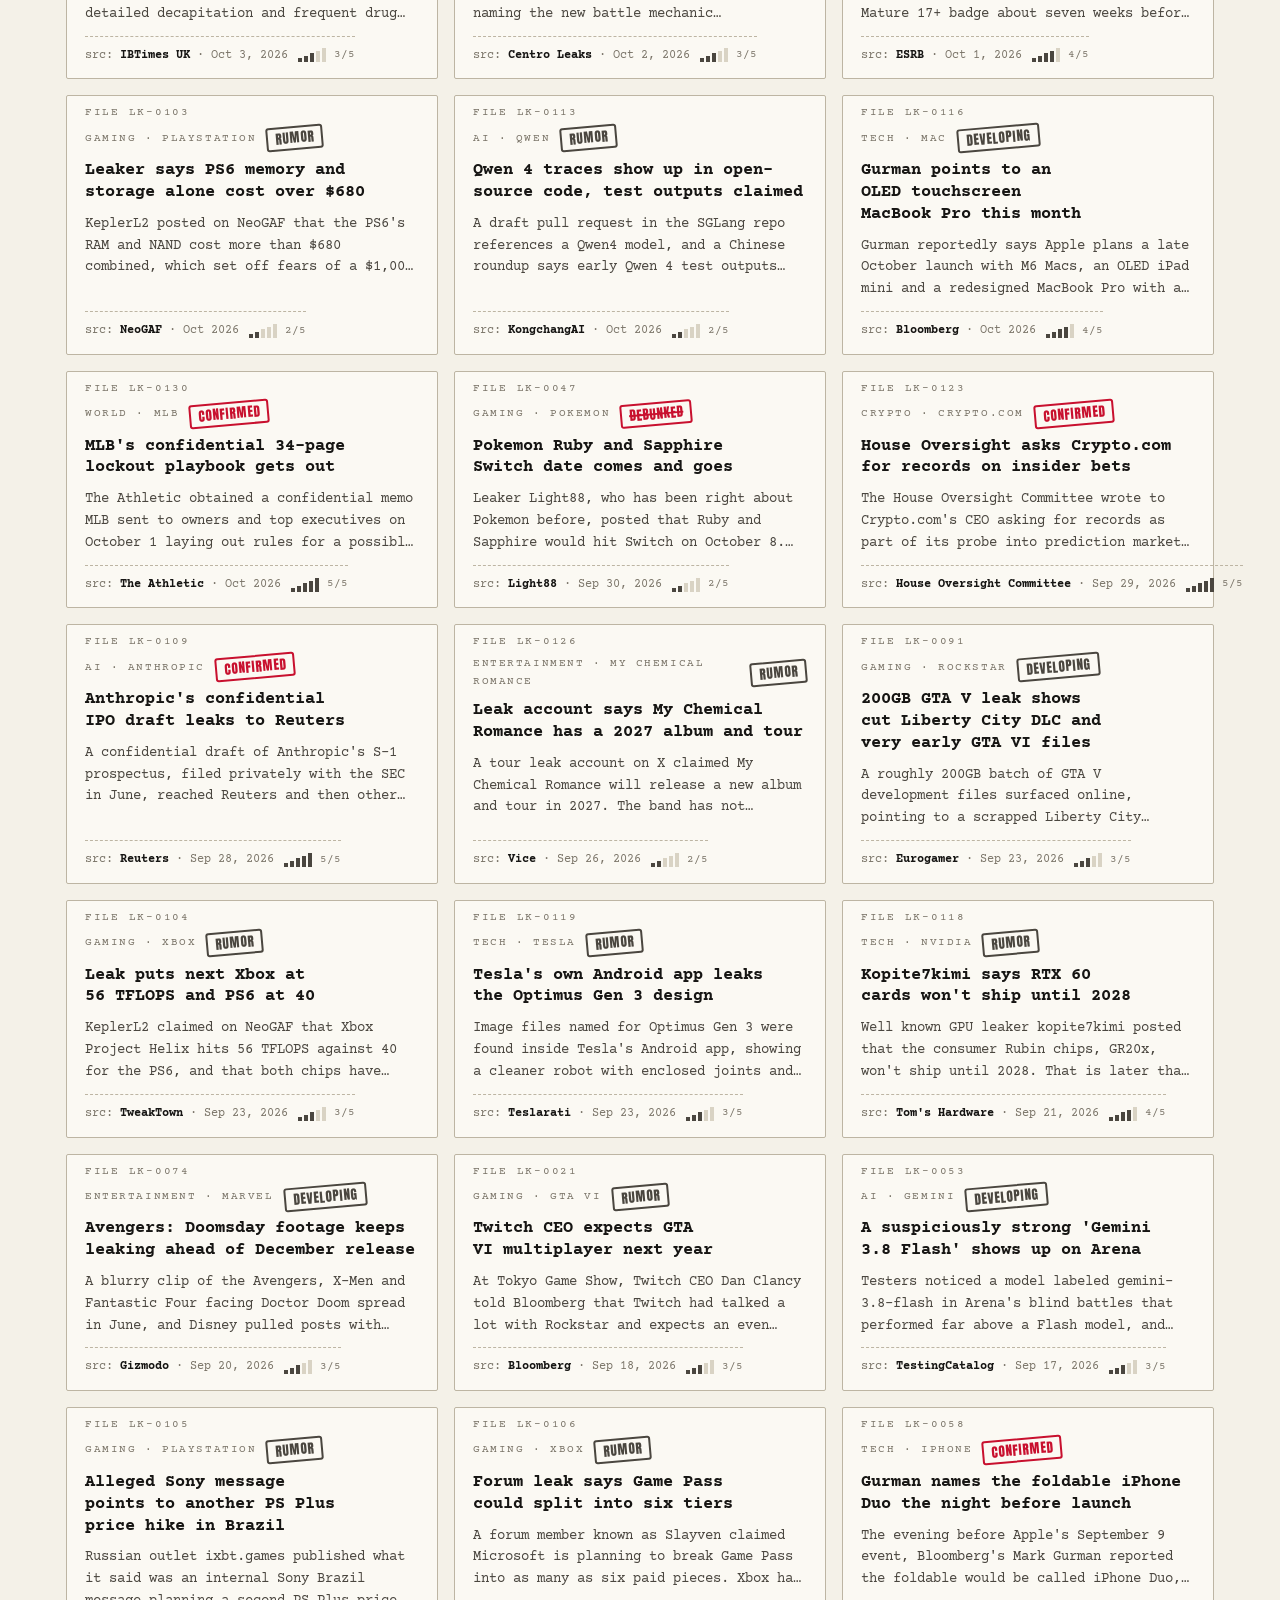
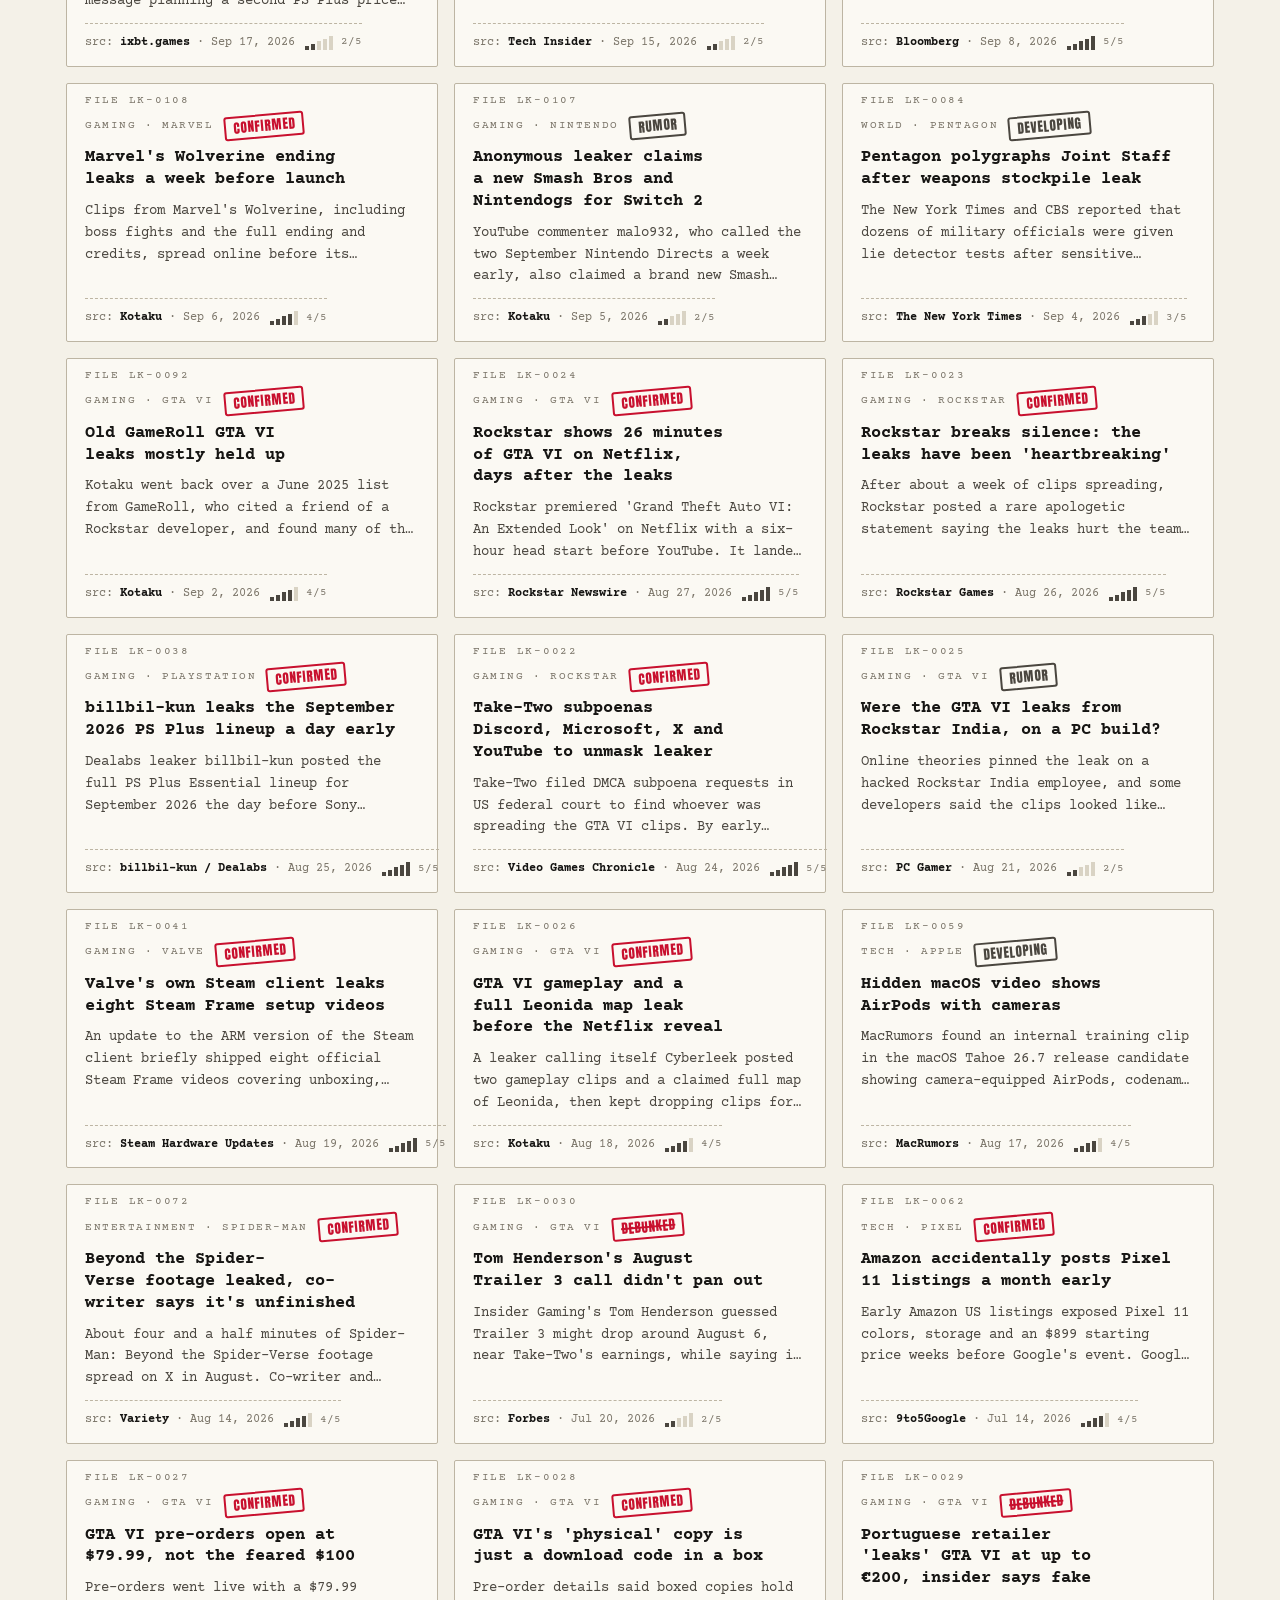
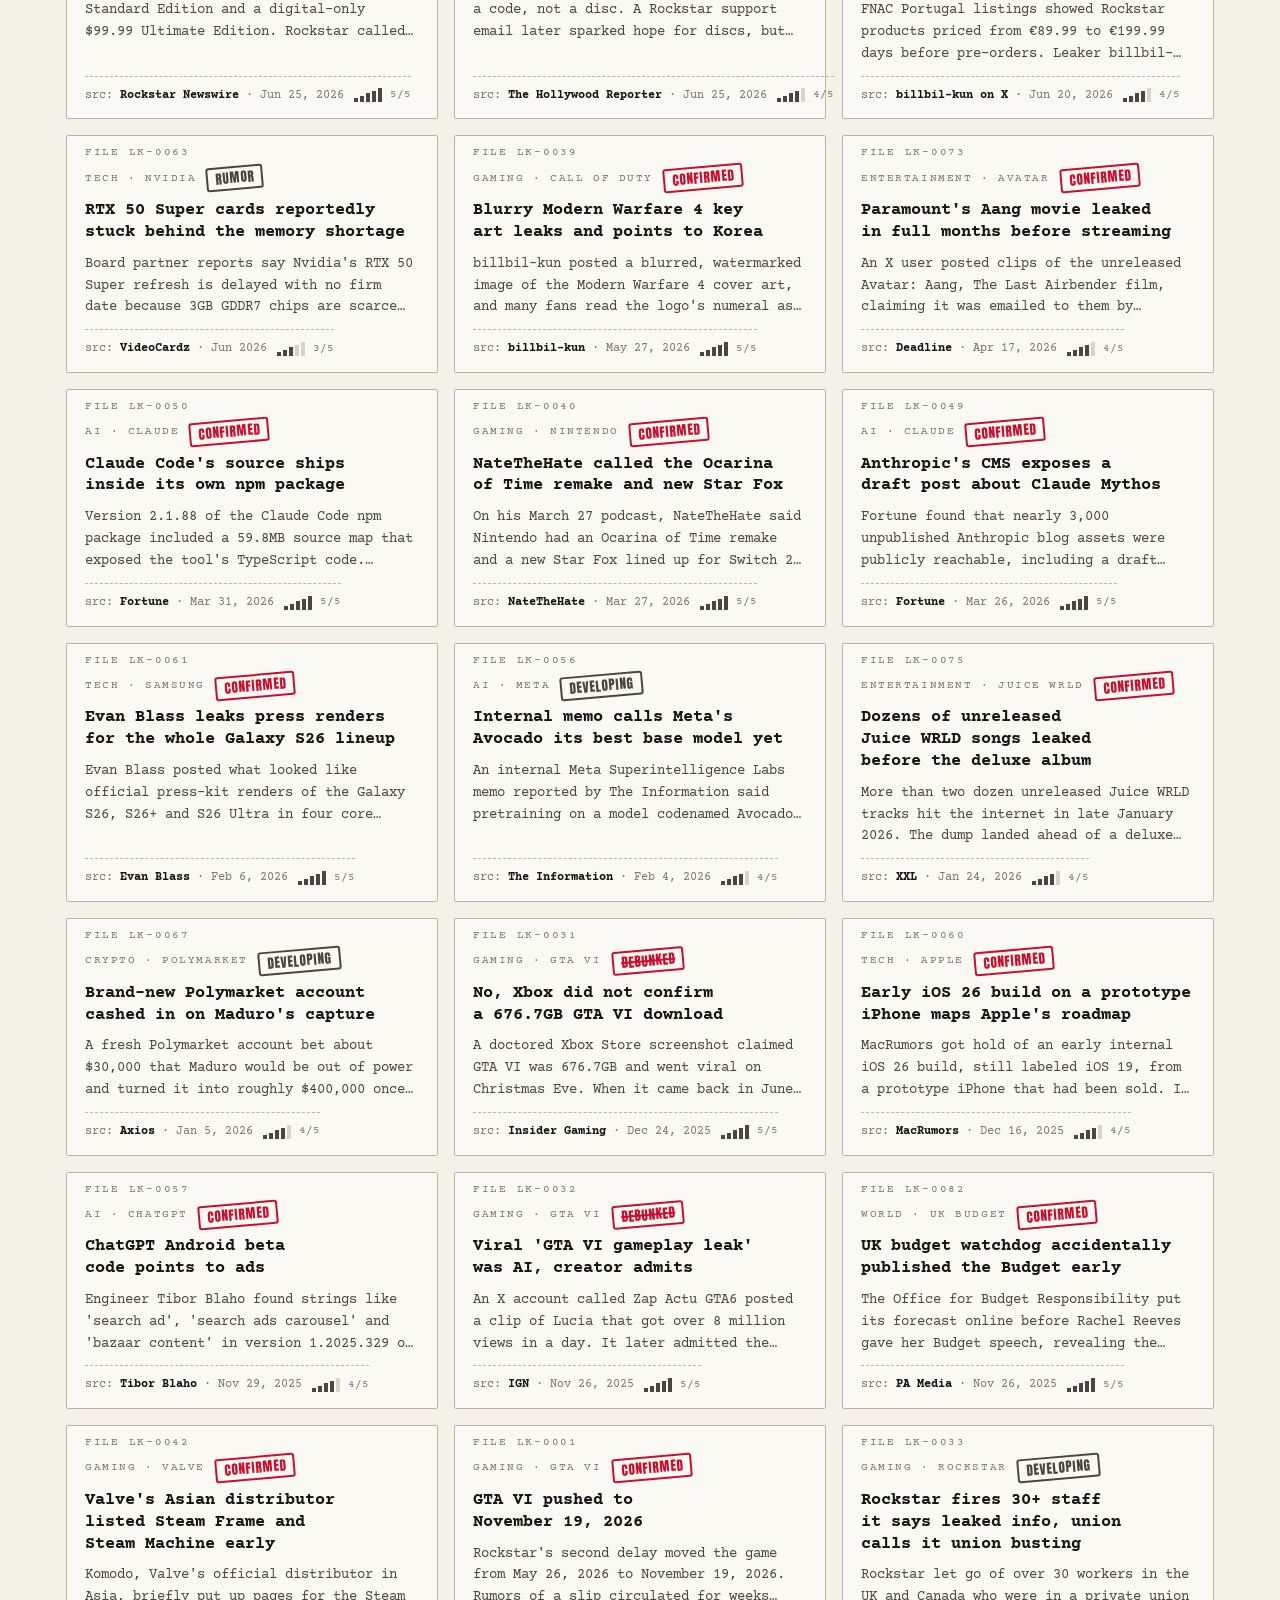
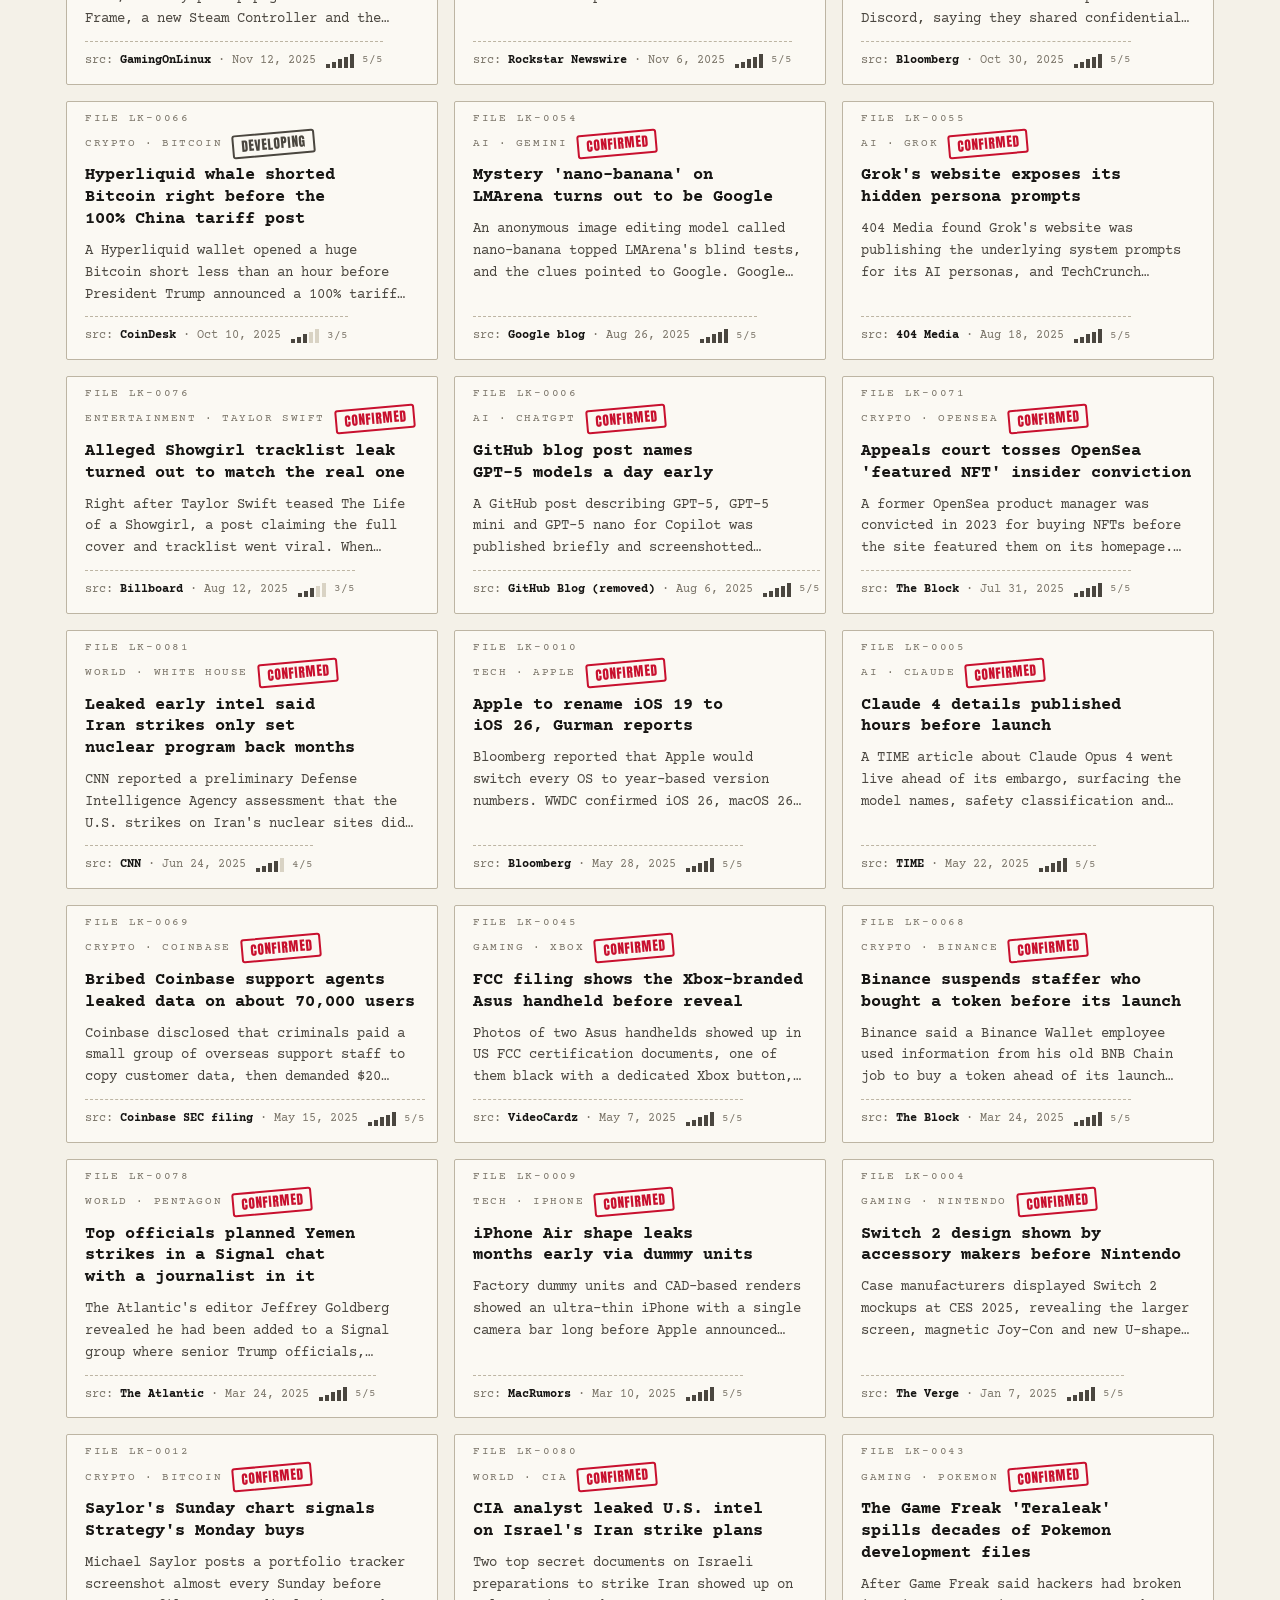
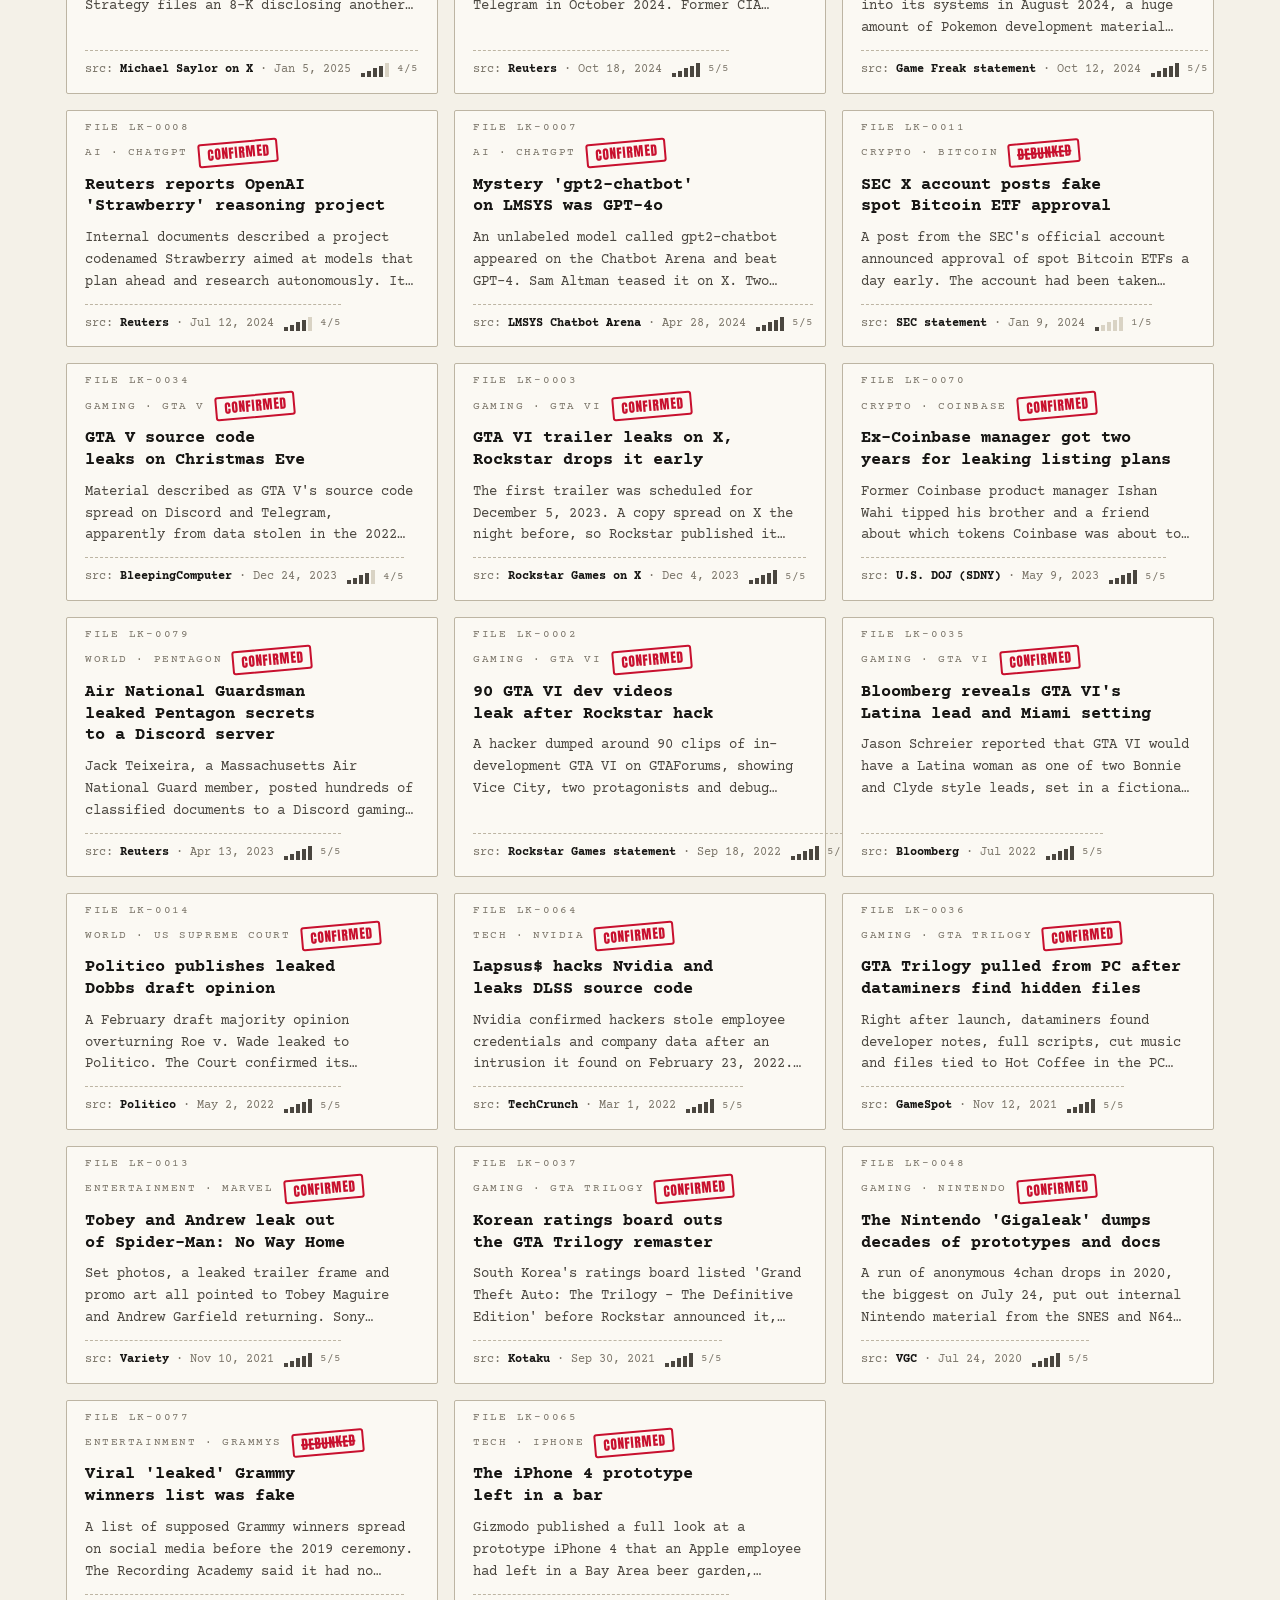
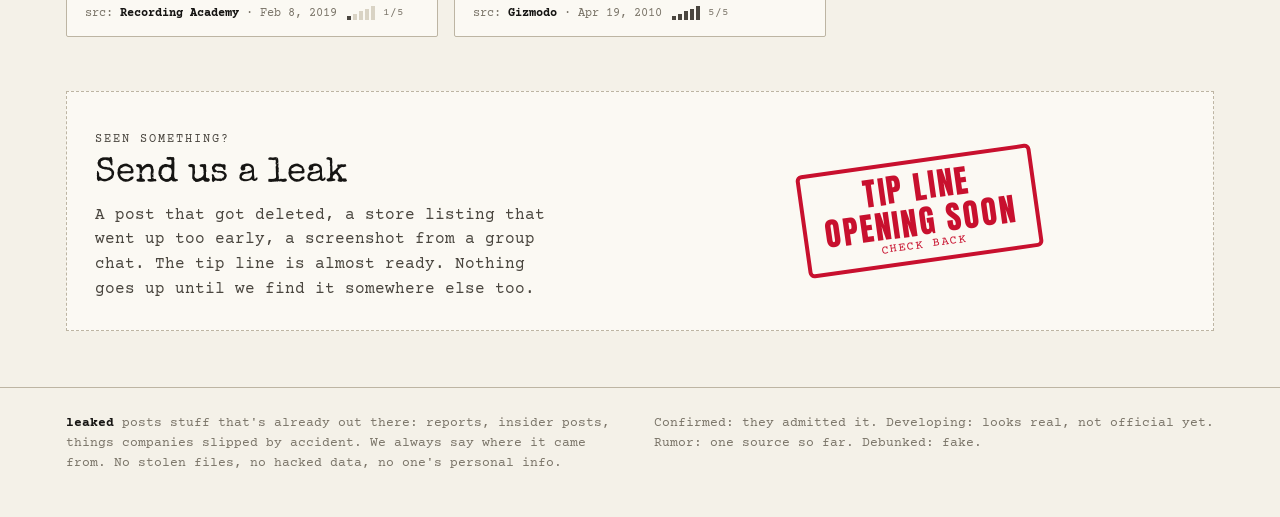
==== commit 0542d064: "Mobile: header scrolls away, 16px inputs (no iOS zoom), 40px tap targets, sideways-scrolling filter " ====
--- a/index.html
+++ b/index.html
@@ -45,7 +45,7 @@
   <div class="ticker" aria-hidden="true"><div class="ticker-track" id="ticker"></div></div>
   <section class="hero wrap">
     <div>
-      <p class="eyebrow"><span class="blink">●</span> case file open · updated as stuff drops</p>
+      <p class="eyebrow"><span class="blink">●</span> case file open</p>
       <h1>Leaking what they didn't want <span class="redact">you</span> to see<em>.</em></h1>
       <p class="lede">GTA dates, new AI models, iPhones, crypto, court drafts. If it got out before they were ready, it ends up here. Every post says where it came from and how much we trust it.</p>
     </div>
--- a/styles.css
+++ b/styles.css
@@ -180,10 +180,32 @@
   .tip-box { grid-template-columns: 1fr; }
 }
 @media (max-width: 600px) {
-  .top-inner { gap: 8px; }
+  /* phones: header scrolls away so the feed gets the whole screen */
+  .top { position: relative; }
+  .top-inner { gap: 6px 10px; min-height: 0; padding-block: 10px 0; }
   .brand img { width: 34px; }
-  .search { flex-basis: 100%; order: 3; }
-  .hero { padding-block: 34px 24px; }
+  .search { flex-basis: 100%; order: 3; margin-bottom: 10px; }
+  .search input { font-size: 16px; padding: 10px 0; }
+  .cats { order: 2; flex-basis: 100%; margin: 0 -16px; padding: 0 10px; }
+  .cats button { padding: 10px 10px; }
+  .hero { padding-block: 26px 22px; gap: 22px; }
+  .hero h1 { font-size: 2.35rem; }
+  .lede { font-size: .95rem; }
+  .stats div { padding: 10px 12px; }
+  .section-head h2 { font-size: 1.3rem; }
+  /* filter rows scroll sideways instead of stacking */
+  .toolbar { flex-direction: column; align-items: stretch; gap: 10px; }
+  .chips, .topics { flex-wrap: nowrap; overflow-x: auto; scrollbar-width: none; margin-inline: -16px; padding-inline: 16px; }
+  .chips::-webkit-scrollbar, .topics::-webkit-scrollbar { display: none; }
+  .chip { min-height: 40px; padding: 8px 13px; white-space: nowrap; flex: none; }
+  .sort { justify-content: space-between; }
+  .sort select { min-height: 40px; font-size: 16px; padding: 6px 10px; }
+  .card { padding: 30px 16px 14px; }
+  .card p { -webkit-line-clamp: 2; }
+  /* detail opens as a near full-screen sheet */
+  dialog { width: 100vw; max-width: 100vw; max-height: 92dvh; margin: auto 0 0; border-width: 1px 0 0; }
+  .close { position: sticky; top: 10px; float: right; margin: 10px 10px 0 0; width: 40px; height: 40px; }
+  .tip-stamp { font-size: 1.6rem; }
   .hot-grid, .cards { grid-template-columns: 1fr; }
   .stats dd { font-size: 1.9rem; }
   .timeline li { grid-template-columns: 1fr; gap: 2px; }
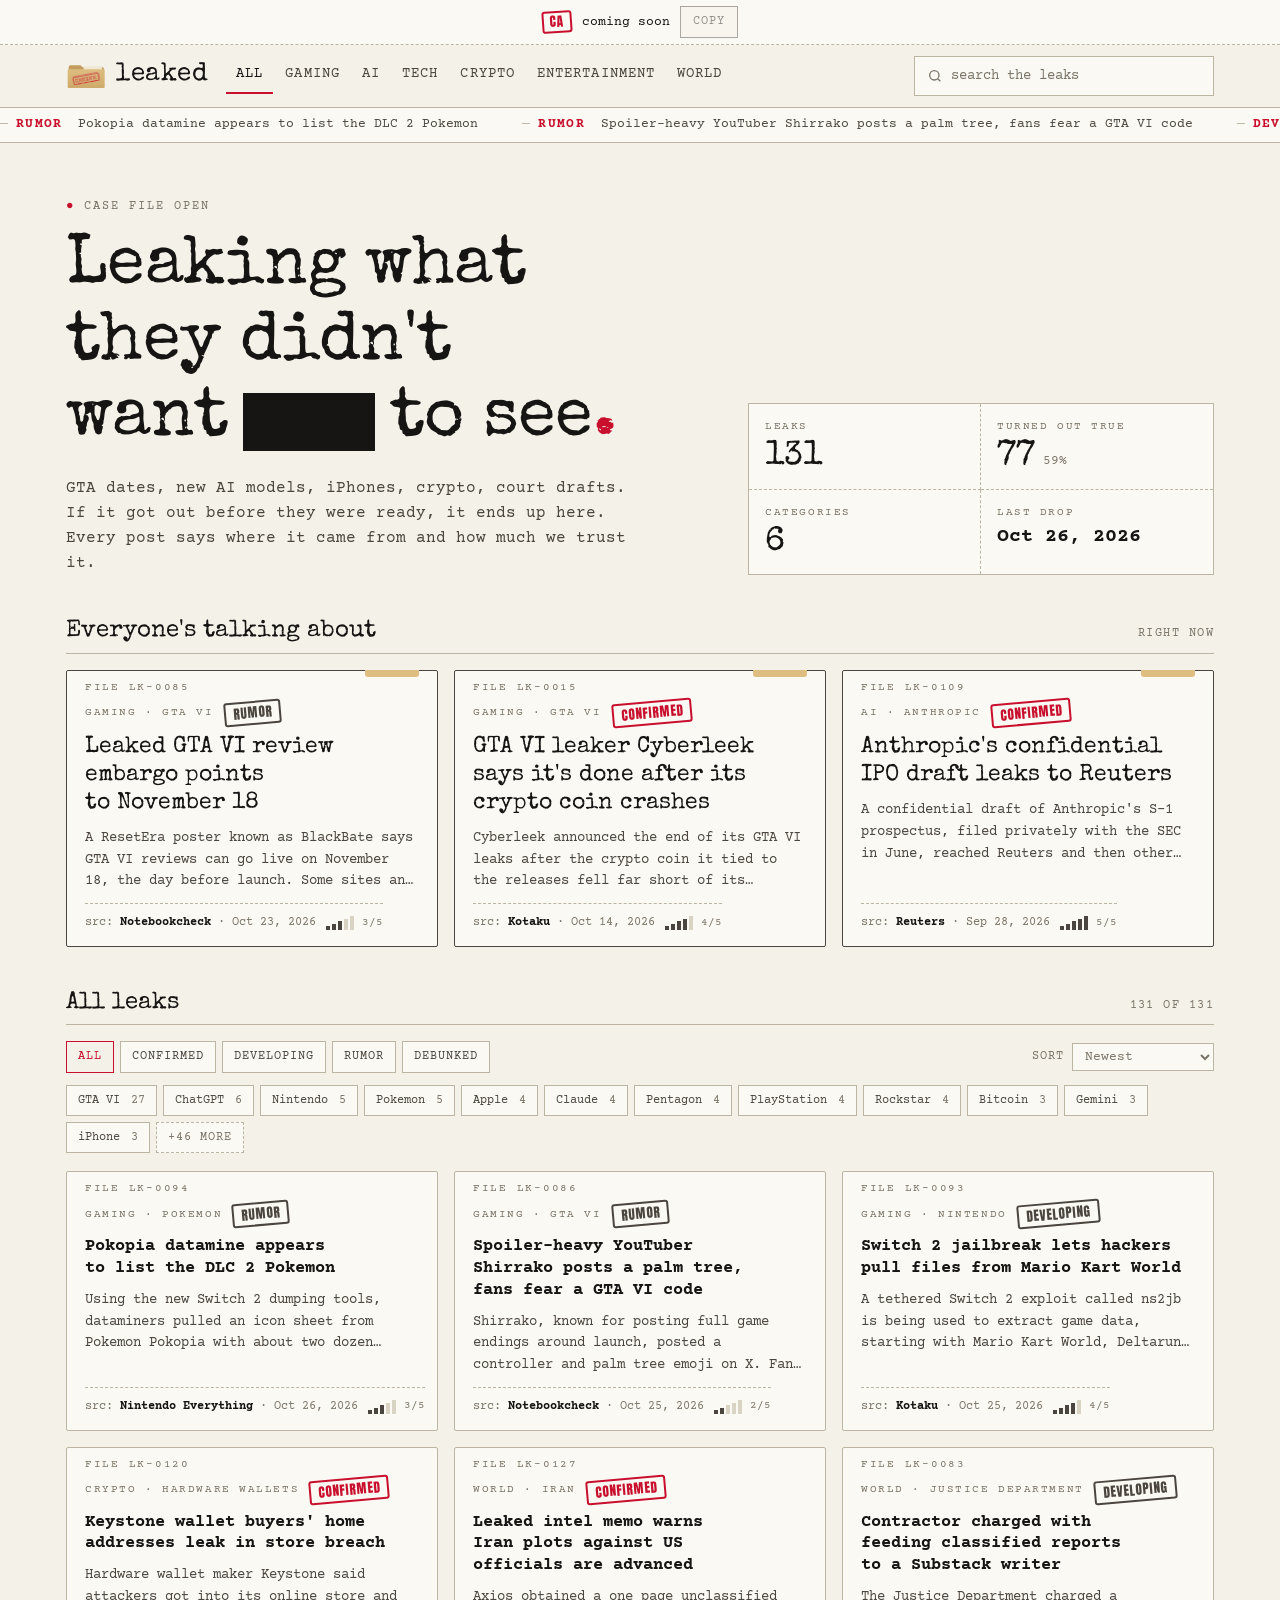
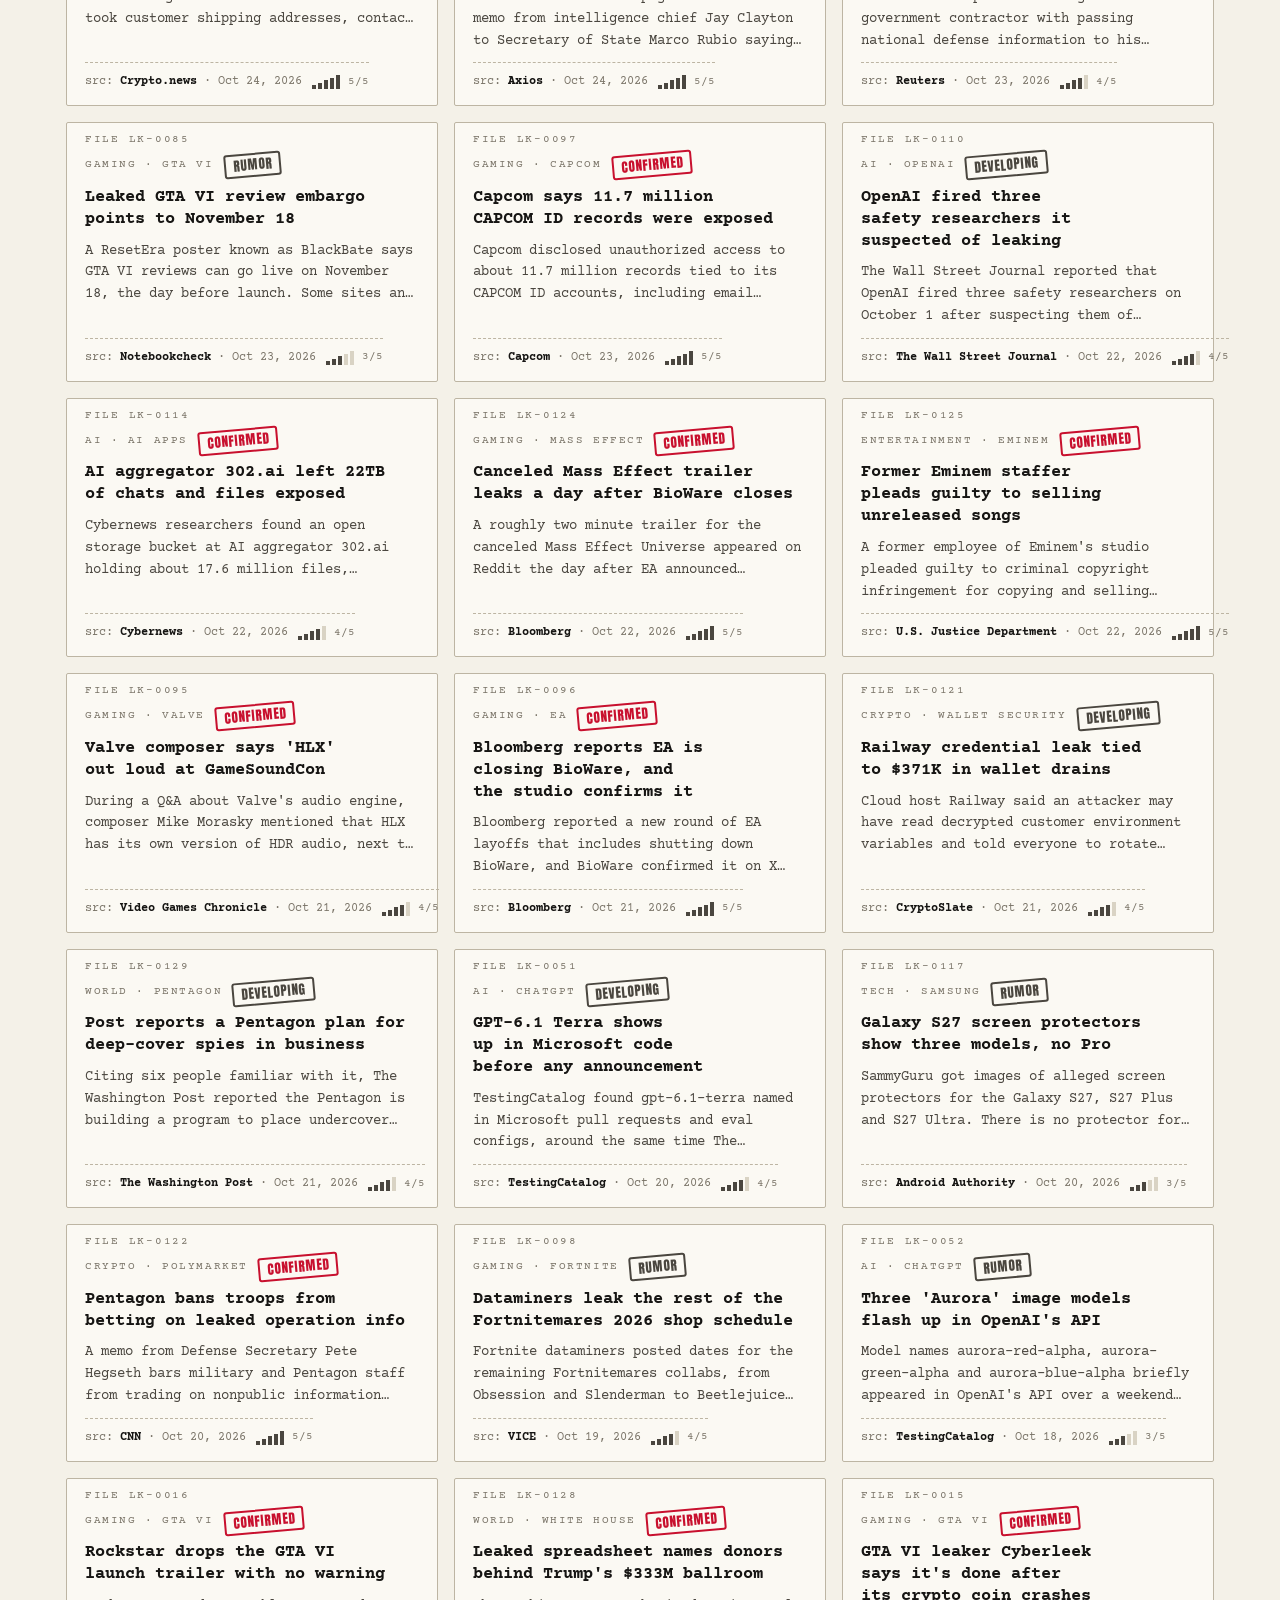
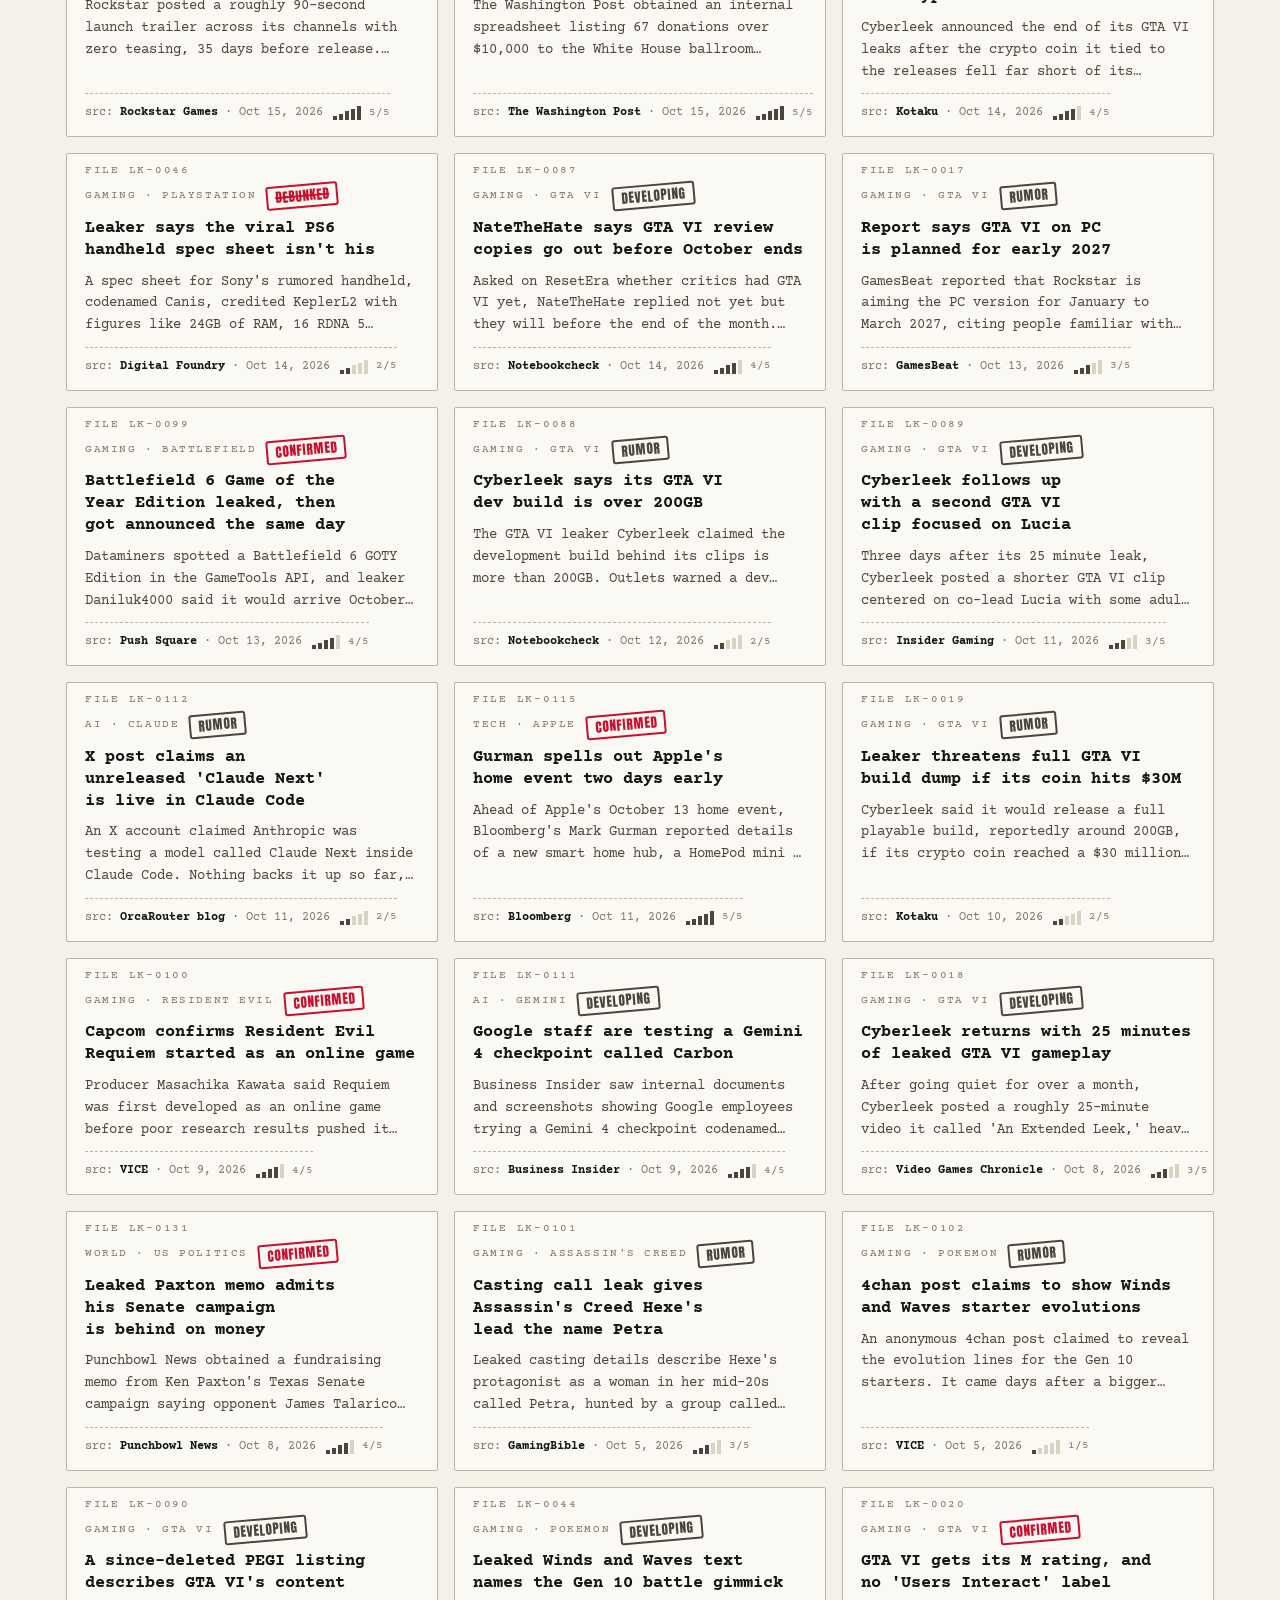
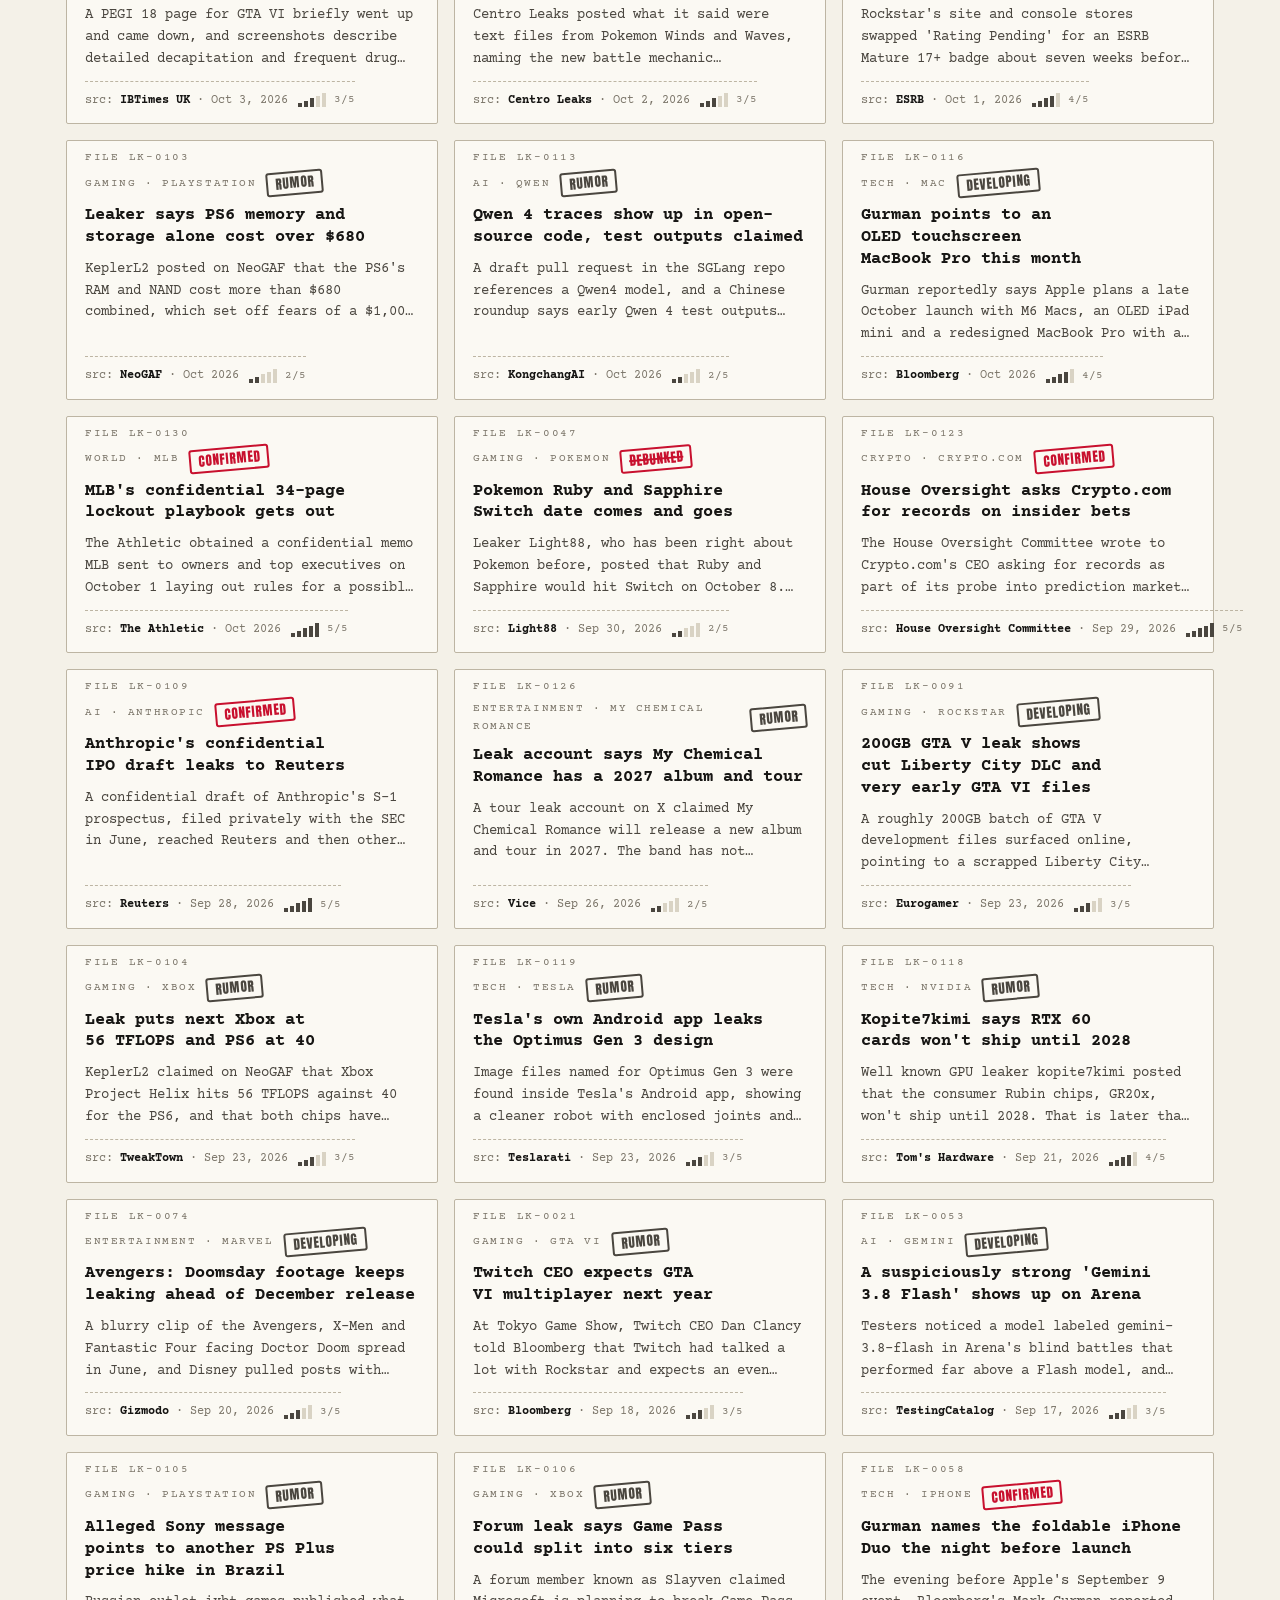
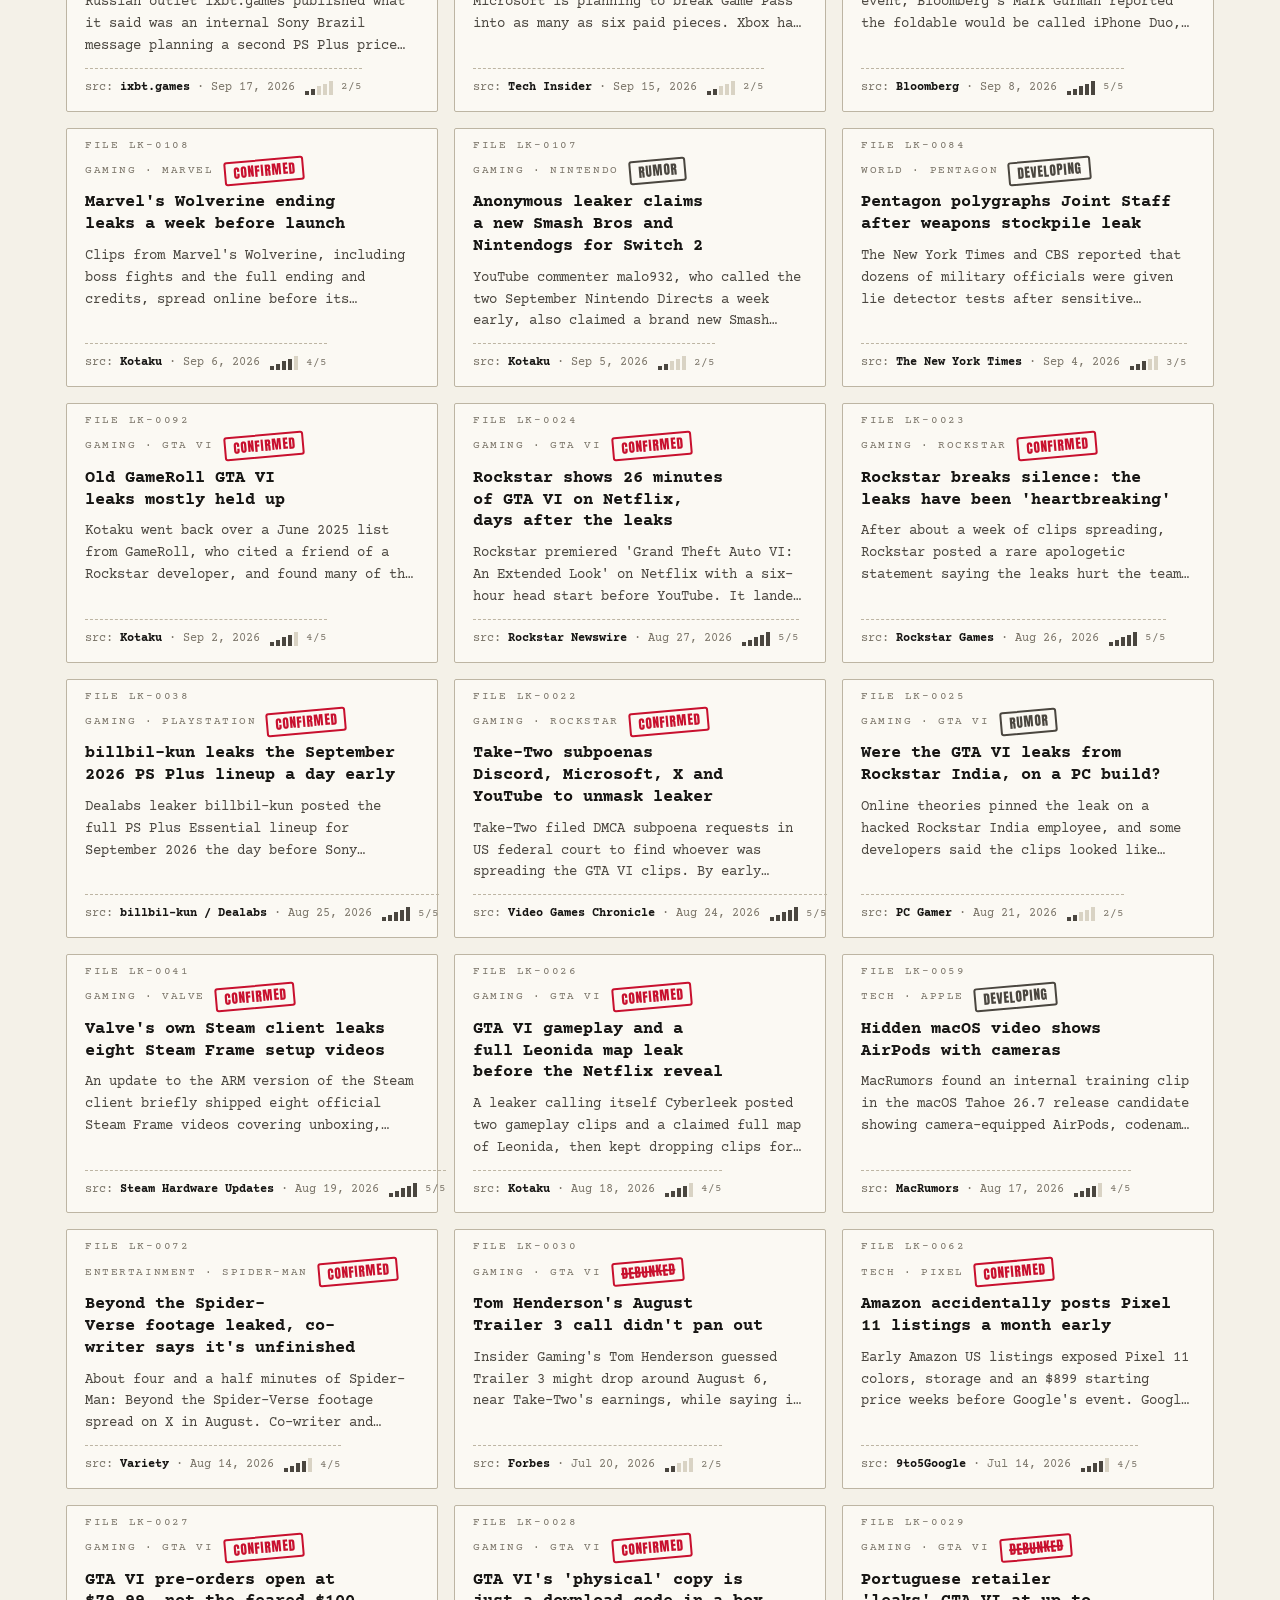
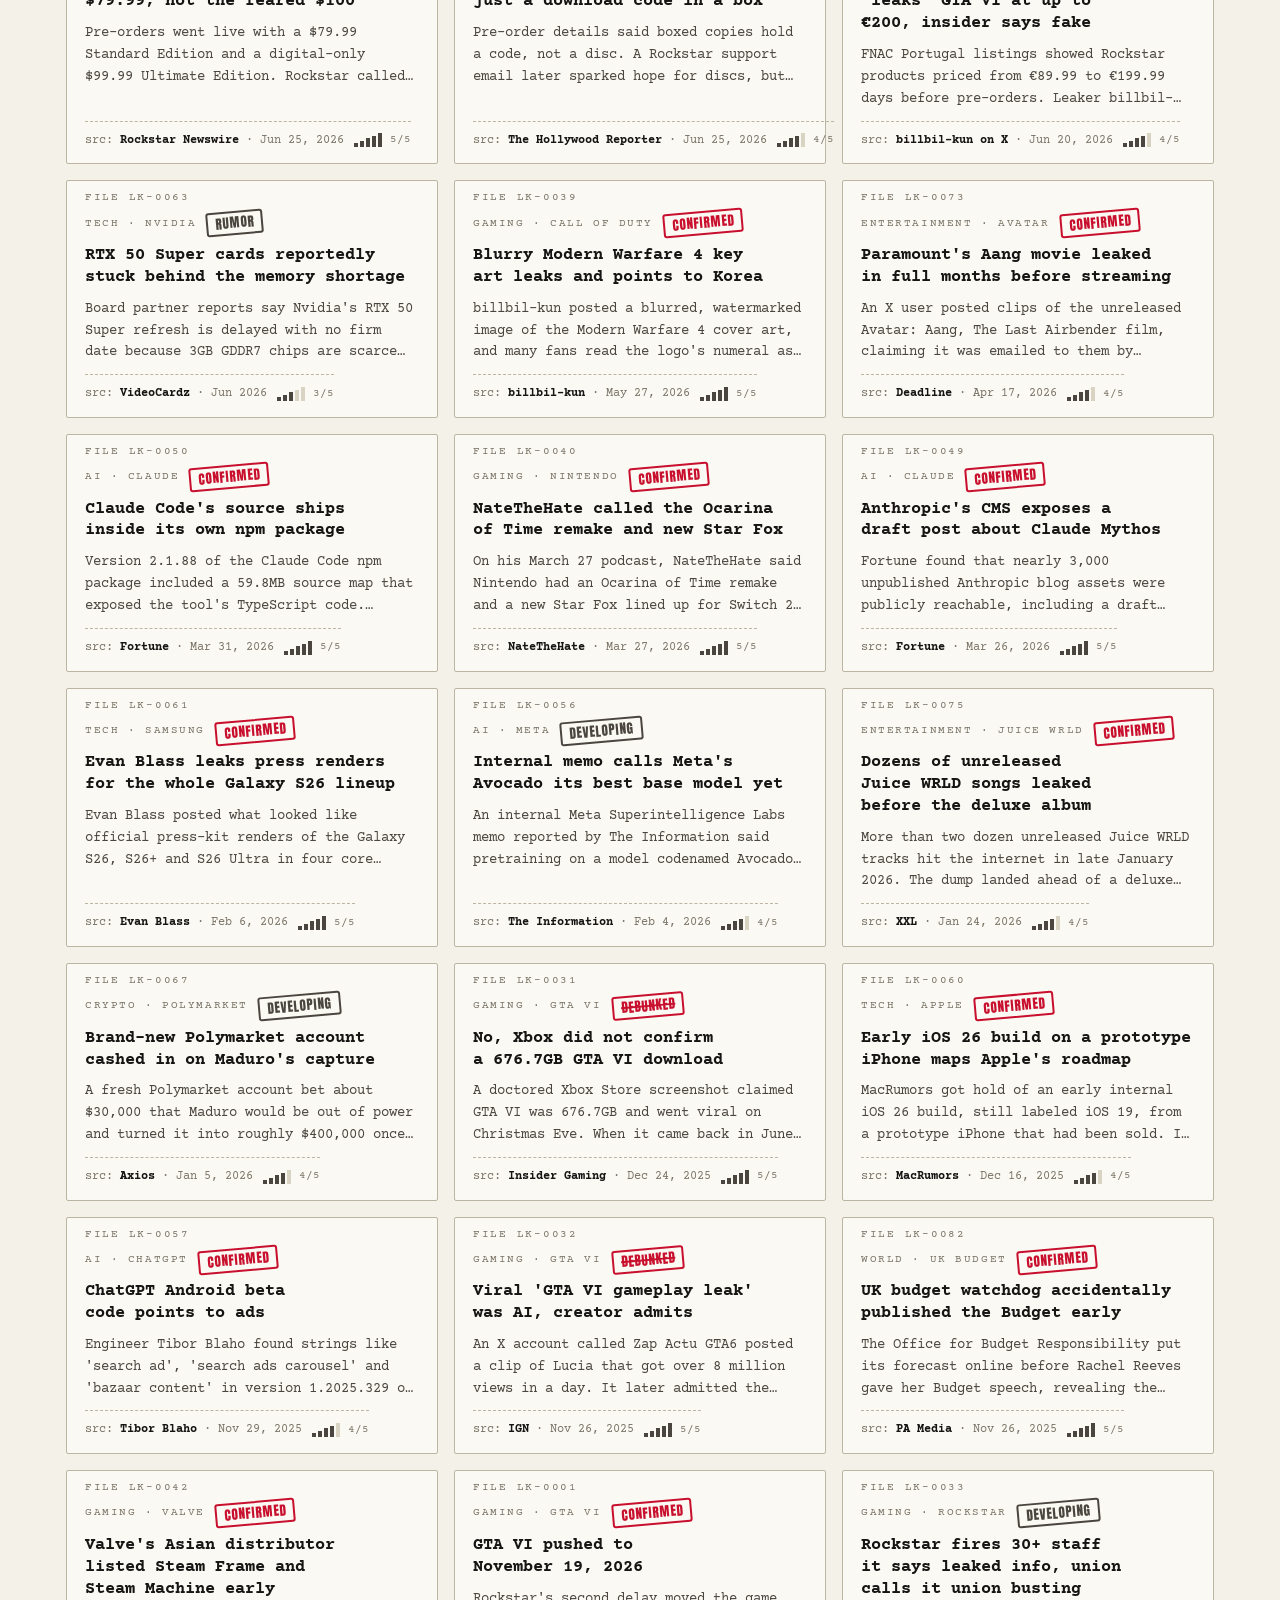
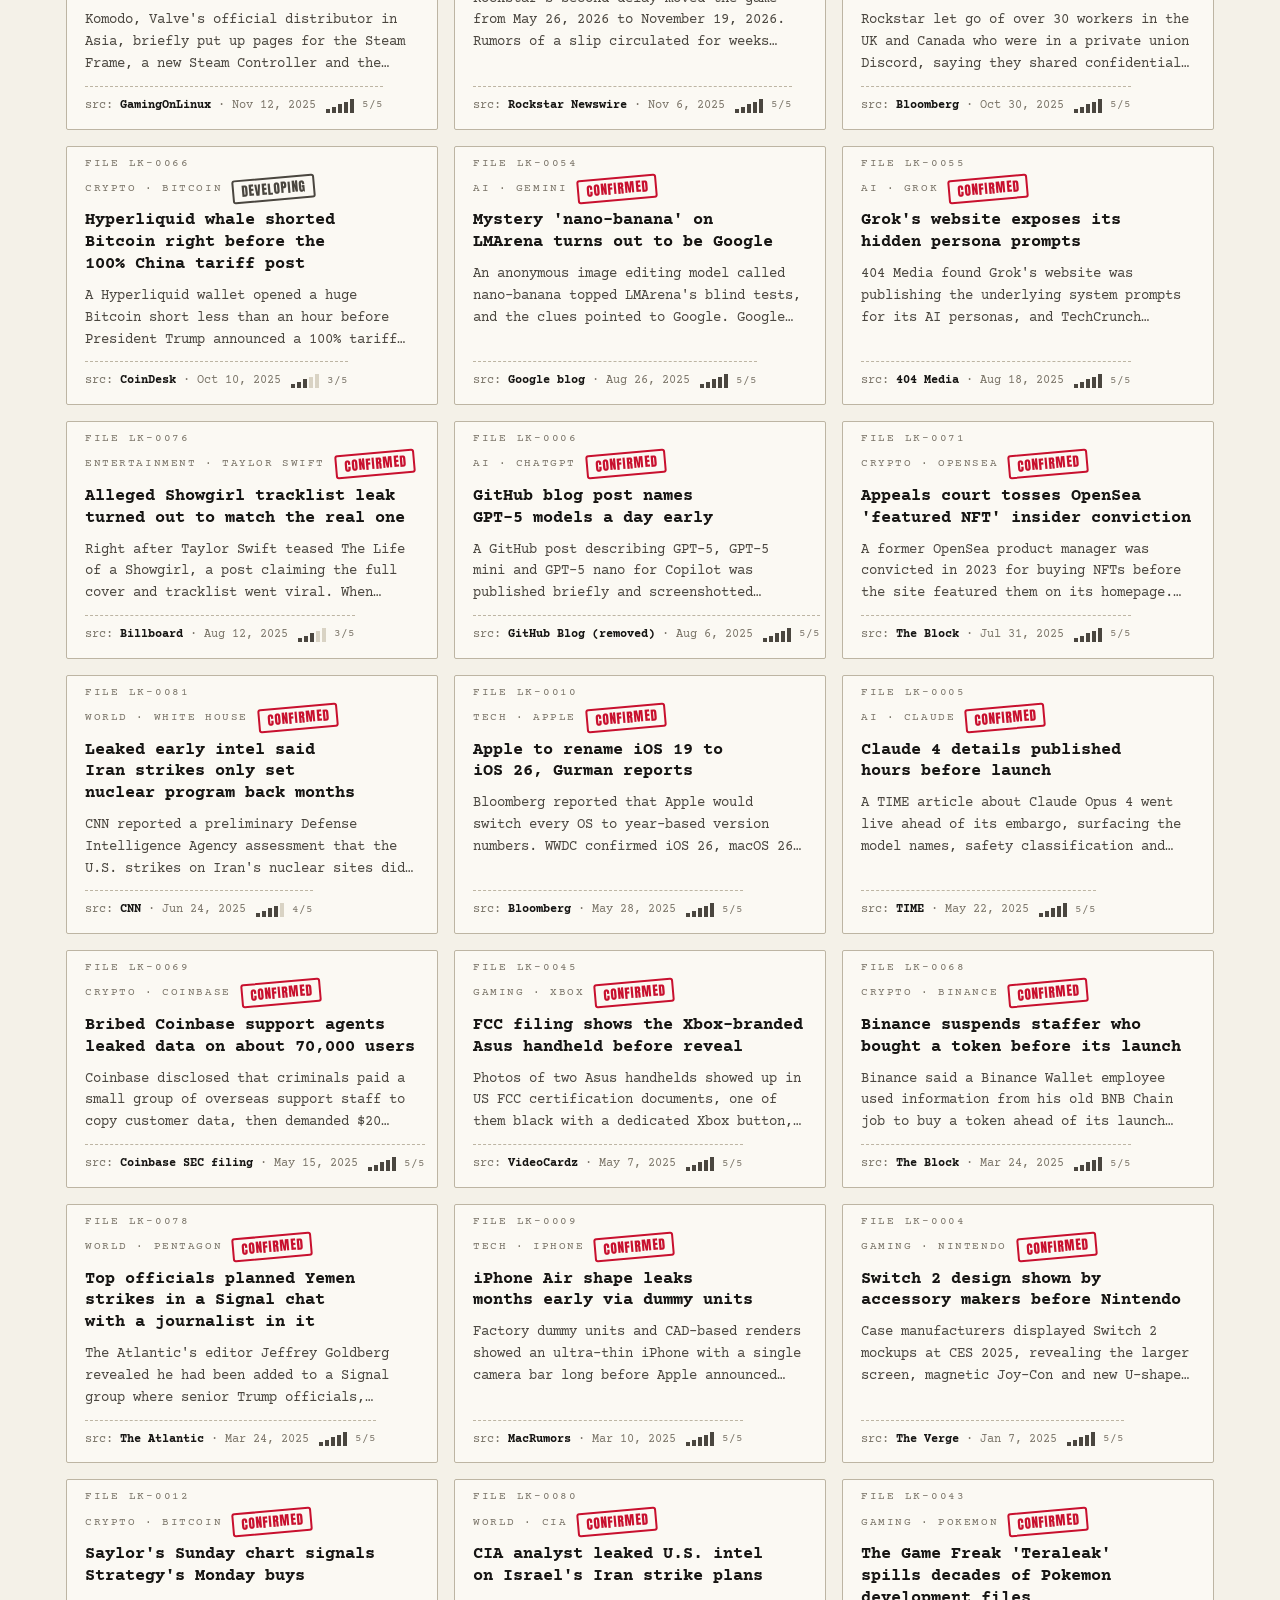
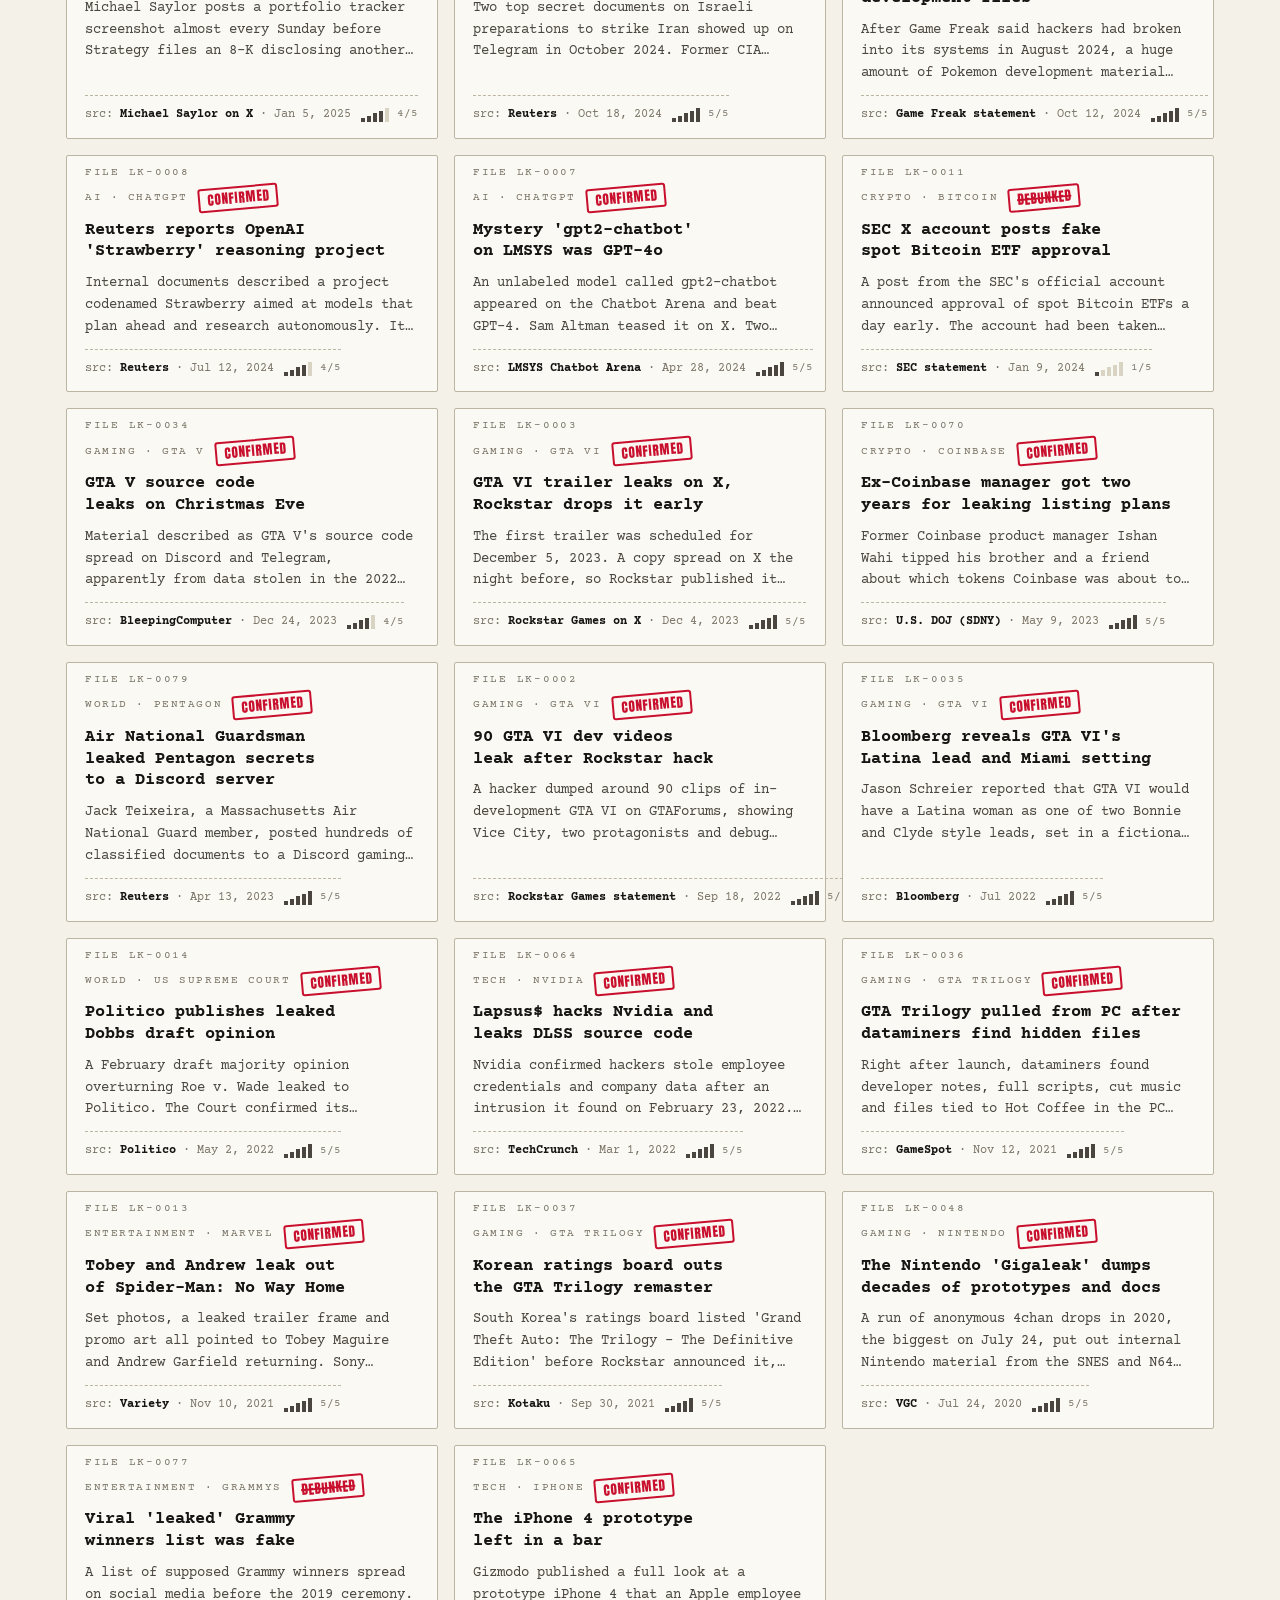
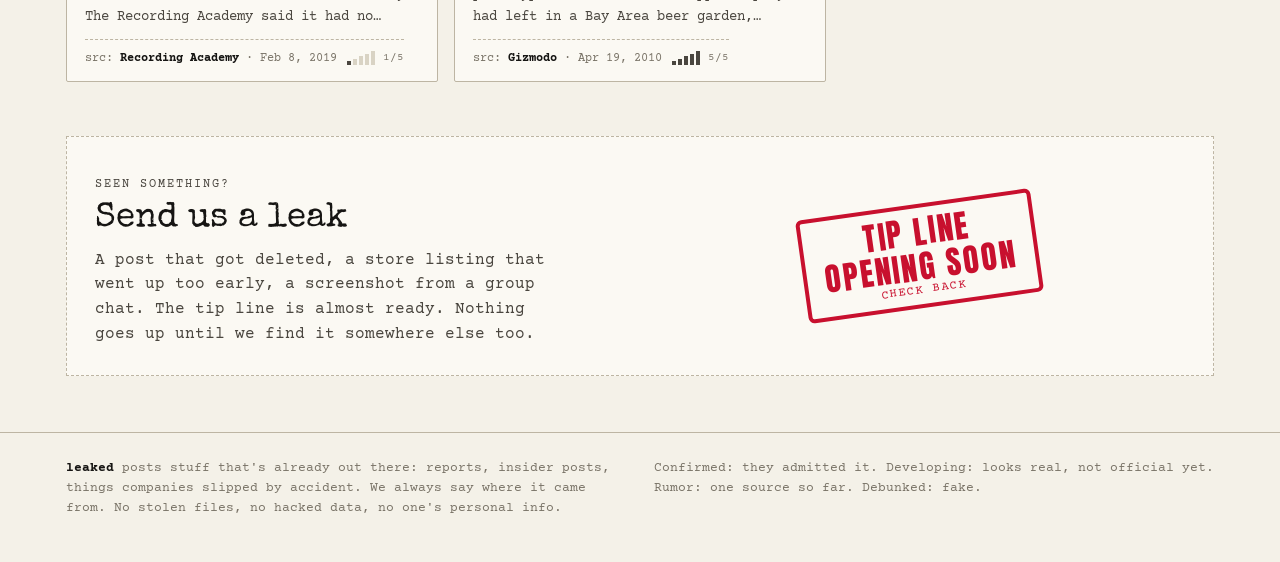
==== commit 022f4720: "CA banner at top with copy button; address set in config.js (empty = coming soon) Co-Authored-By: Cl" ====
--- a/index.html
+++ b/index.html
@@ -26,9 +26,17 @@
 <link rel="preconnect" href="https://fonts.googleapis.com">
 <link rel="preconnect" href="https://fonts.gstatic.com" crossorigin>
 <link rel="stylesheet" href="https://fonts.googleapis.com/css2?family=Anton&family=Courier+Prime:wght@400;700&family=Special+Elite&display=swap">
-<link rel="stylesheet" href="styles.css">
+<link rel="stylesheet" href="styles.css?v=1793035933">
 </head>
 <body>
+
+<div class="ca-bar" id="ca-bar">
+  <div class="wrap ca-inner">
+    <span class="ca-label">CA</span>
+    <code class="ca-addr" id="ca-addr">coming soon</code>
+    <button class="ca-copy" id="ca-copy" type="button" disabled>Copy</button>
+  </div>
+</div>
 
 <header class="top" id="top">
   <div class="wrap top-inner">
@@ -109,7 +117,8 @@
   <div class="detail" id="detail-body"></div>
 </dialog>
 
-<script src="data.js"></script>
-<script src="app.js"></script>
+<script src="config.js?v=1793035933"></script>
+<script src="data.js?v=1793035933"></script>
+<script src="app.js?v=1793035933"></script>
 </body>
 </html>
--- a/styles.css
+++ b/styles.css
@@ -220,3 +220,16 @@
   .redact::after { display: none; }
 }
 .chip.more { border-style: dashed; color: var(--muted); }
+
+/* CA banner */
+.ca-bar { background: var(--card); border-bottom: 1px dashed var(--line-2); font-size: .82rem; }
+.ca-inner { display: flex; align-items: center; justify-content: center; gap: 10px; min-height: 40px; padding-block: 6px; }
+.ca-label { font-family: var(--stamp); color: var(--red); border: 2px solid var(--red); border-radius: 3px; padding: 0 6px; letter-spacing: .08em; transform: rotate(-4deg); line-height: 1.4; }
+.ca-addr { font-family: var(--type); color: var(--ink); min-width: 0; overflow: hidden; text-overflow: ellipsis; white-space: nowrap; }
+.ca-copy { border: 1px solid var(--ink-2); background: var(--paper); padding: 4px 12px; min-height: 32px; text-transform: uppercase; letter-spacing: .1em; font-size: .75rem; flex: none; }
+.ca-copy:hover:not(:disabled) { border-color: var(--red); color: var(--red); }
+.ca-copy:disabled { opacity: .45; cursor: default; }
+@media (max-width: 600px) {
+  .ca-inner { justify-content: space-between; }
+  .ca-copy { min-height: 38px; }
+}
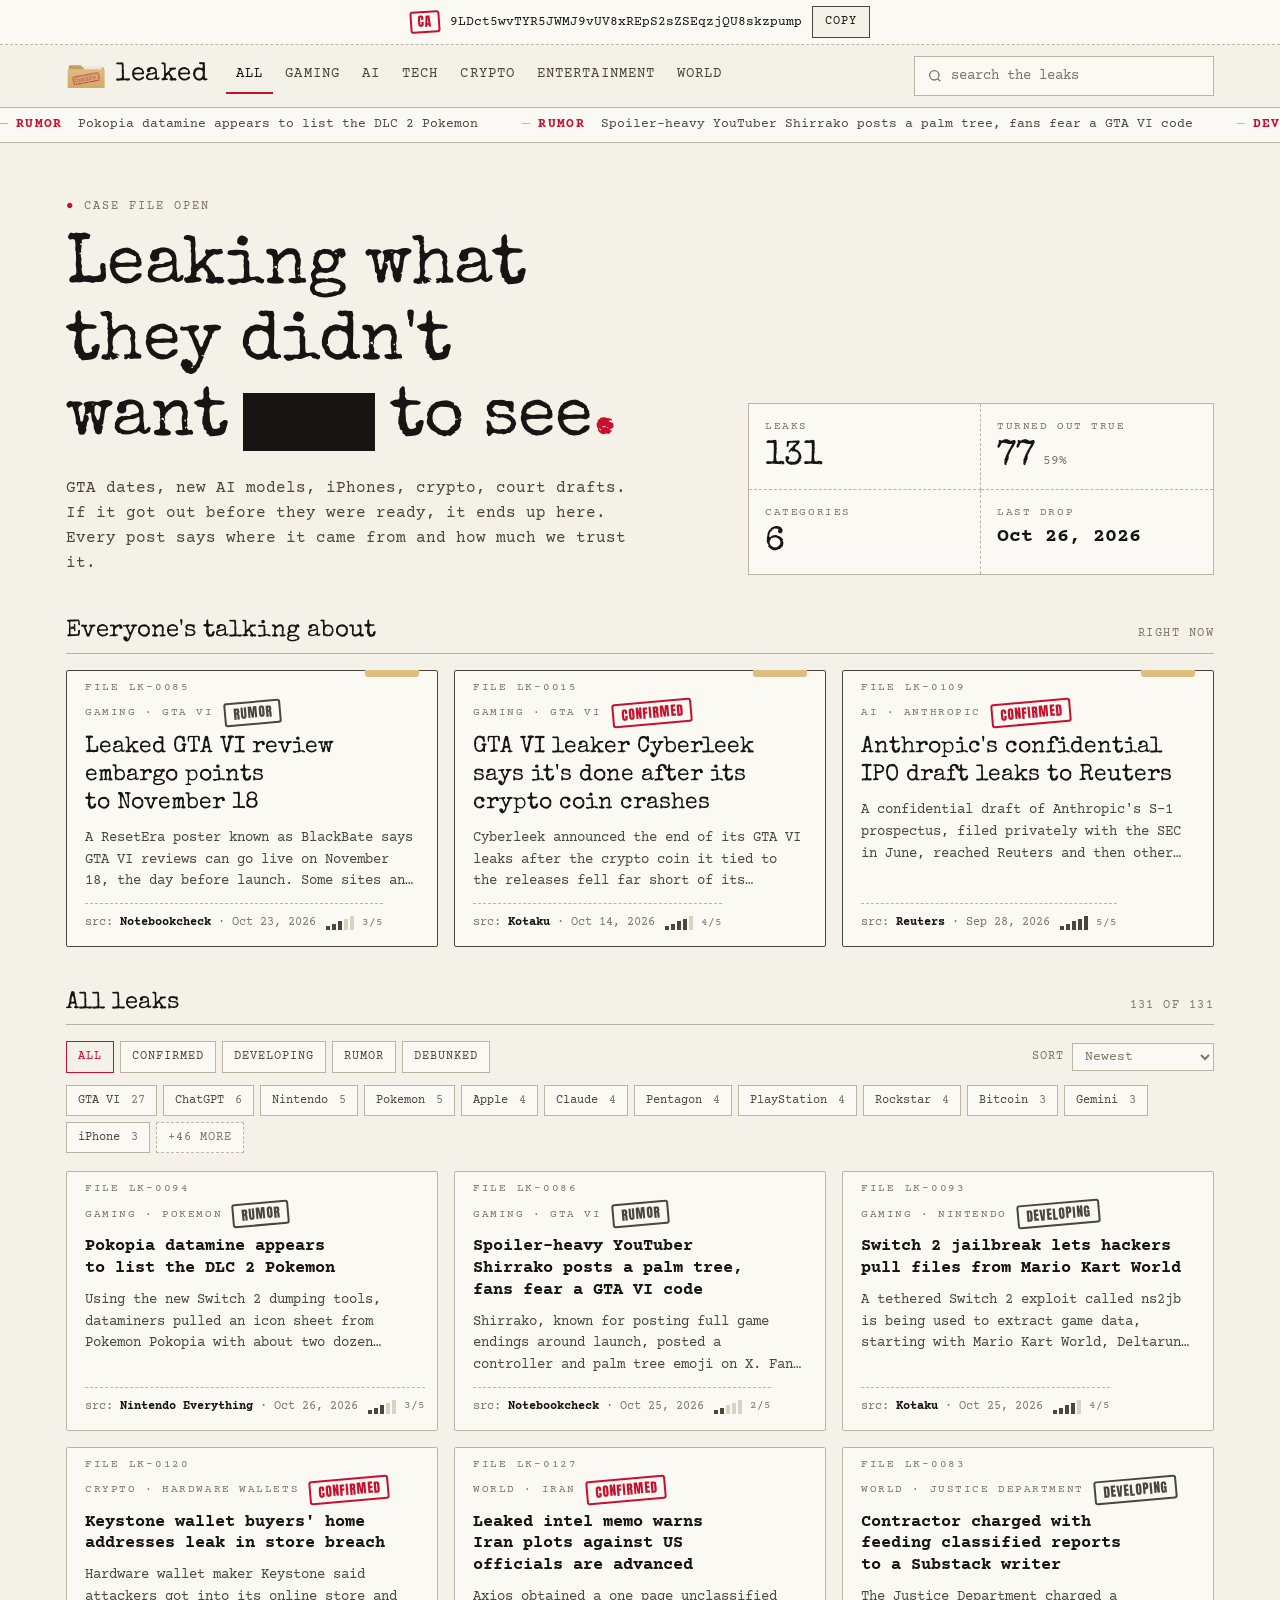
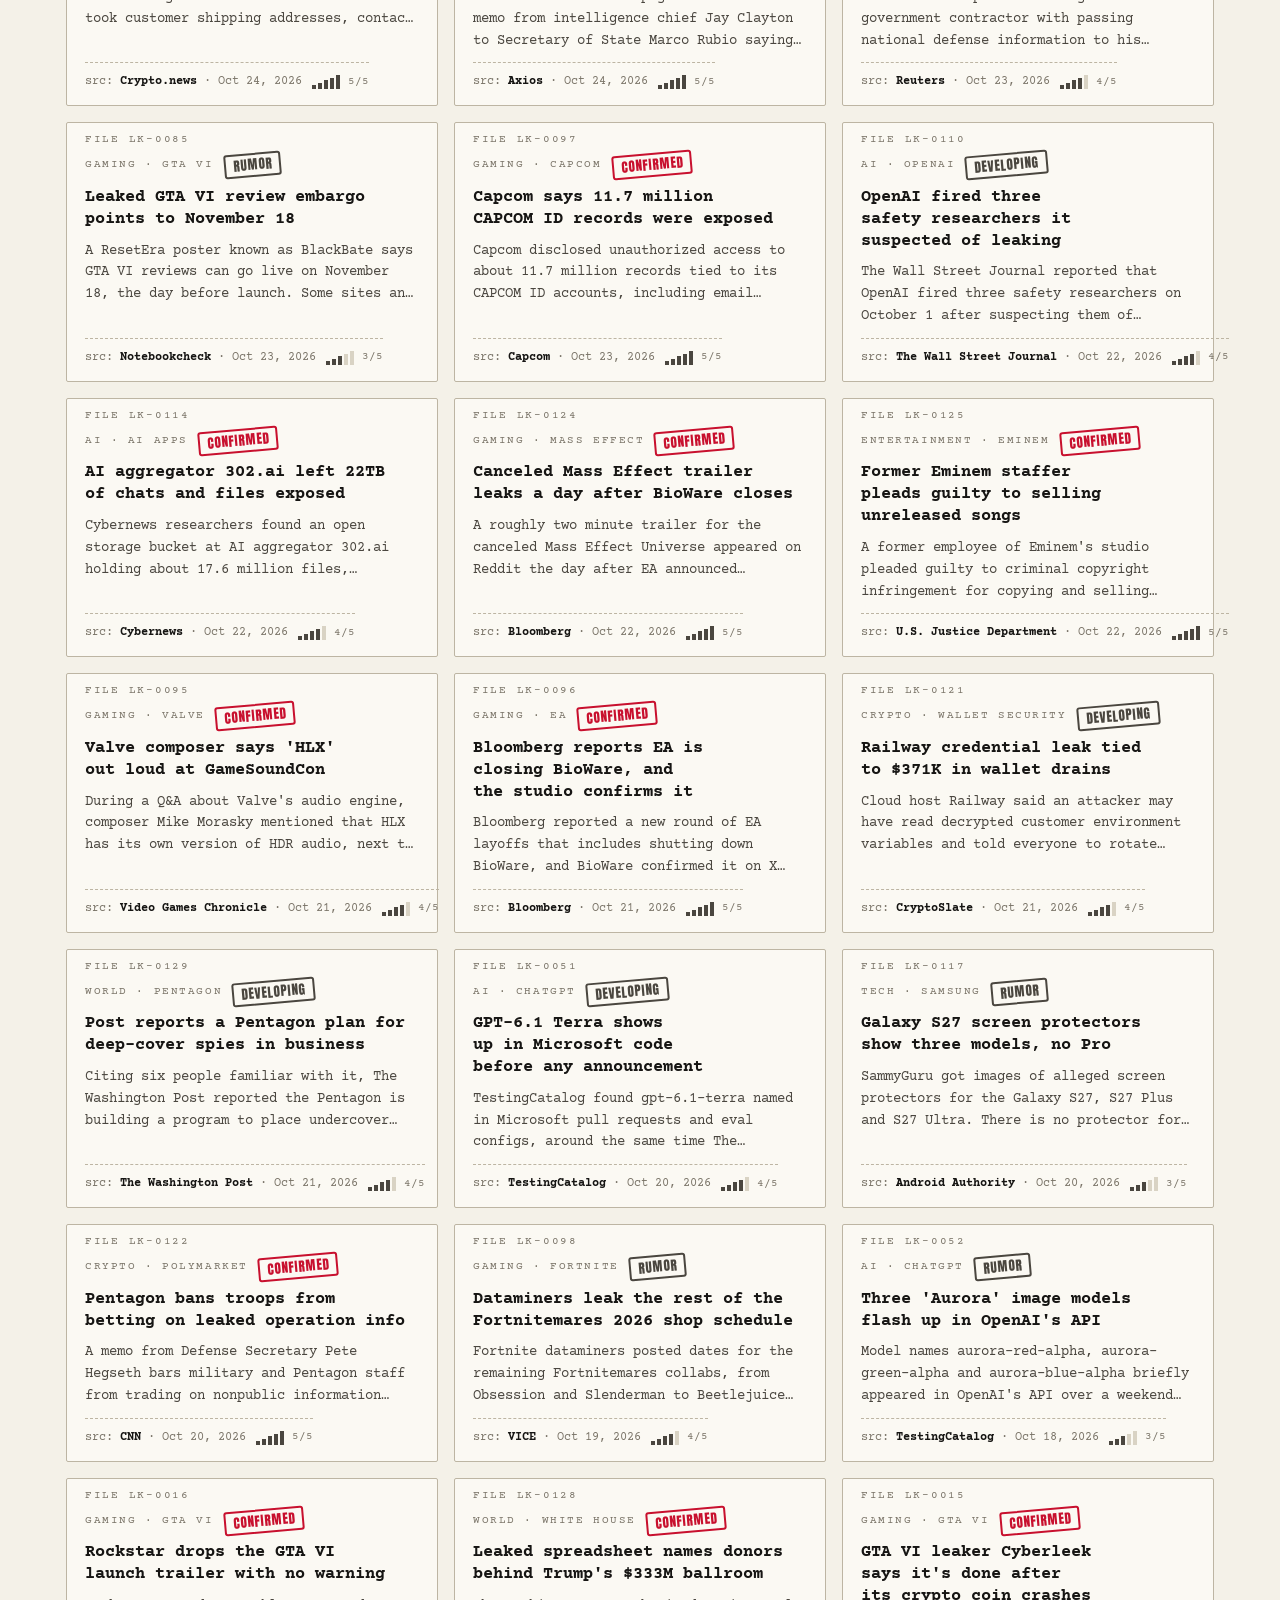
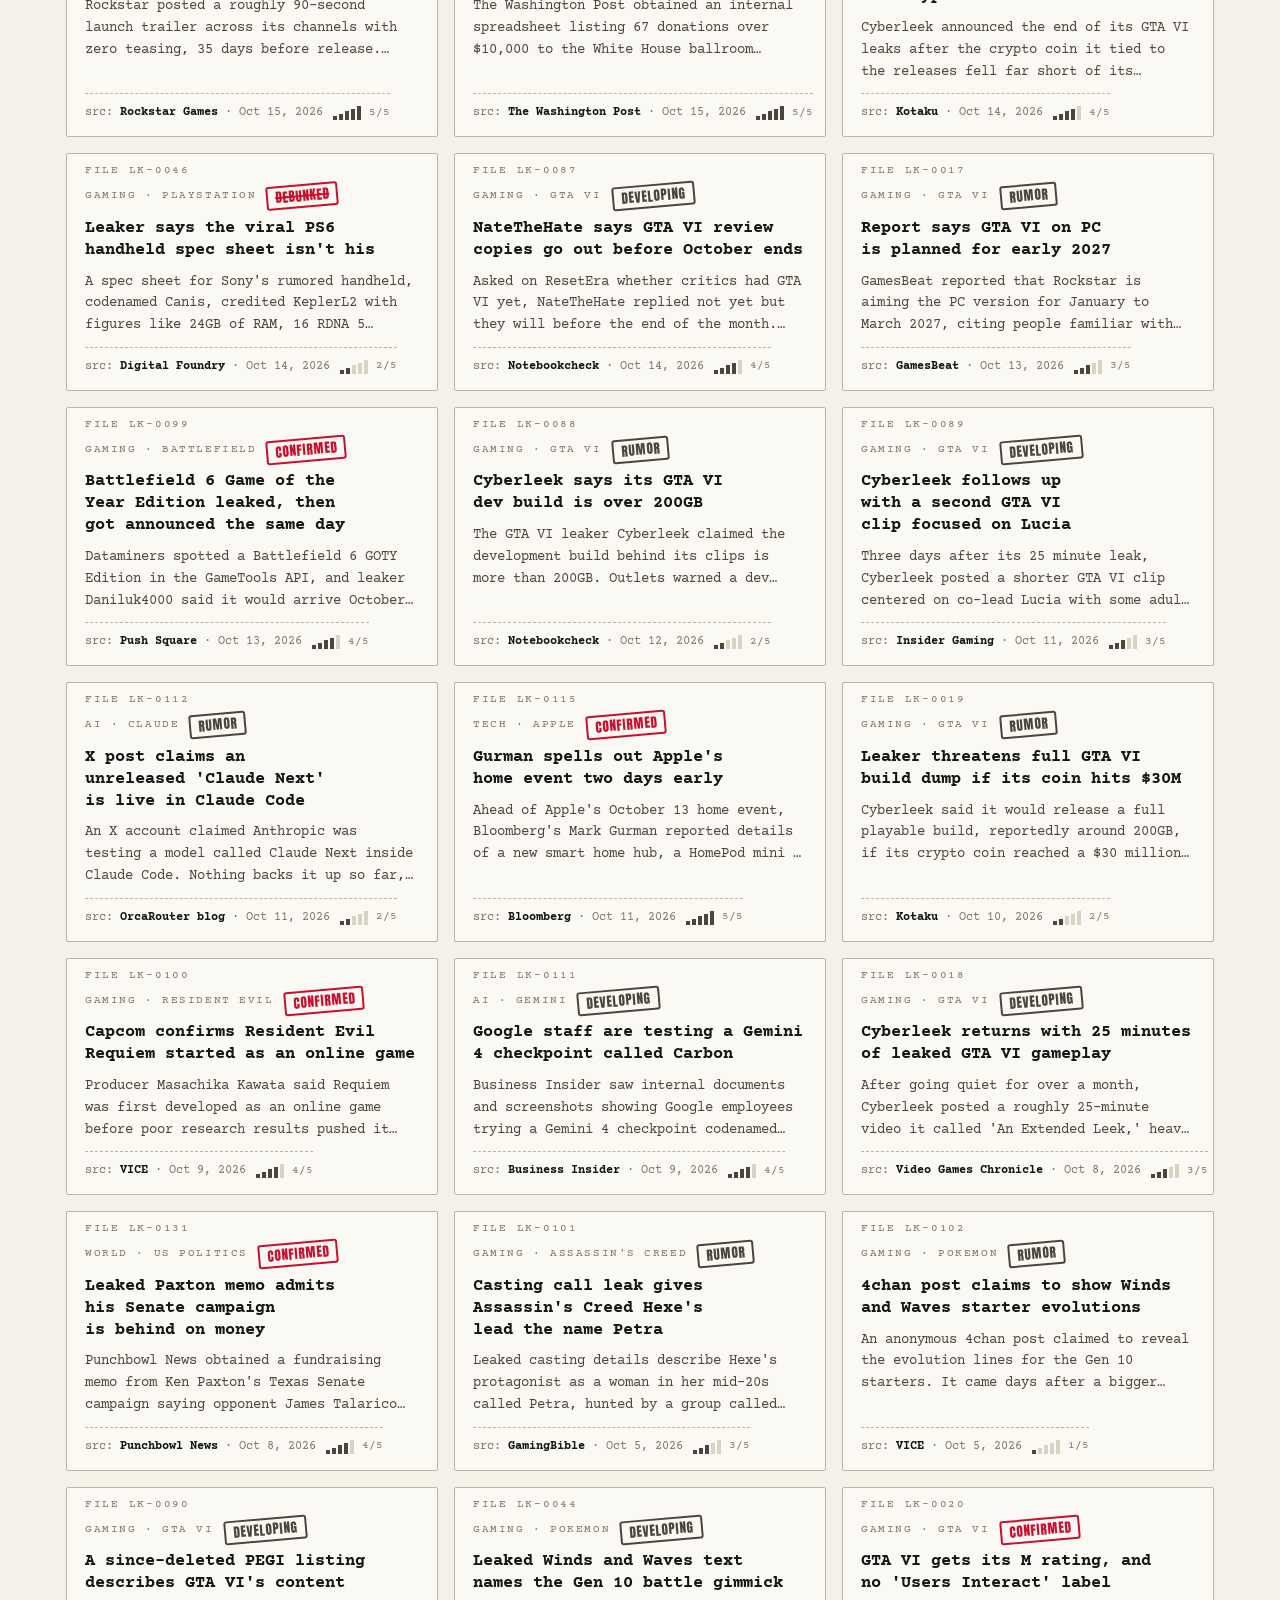
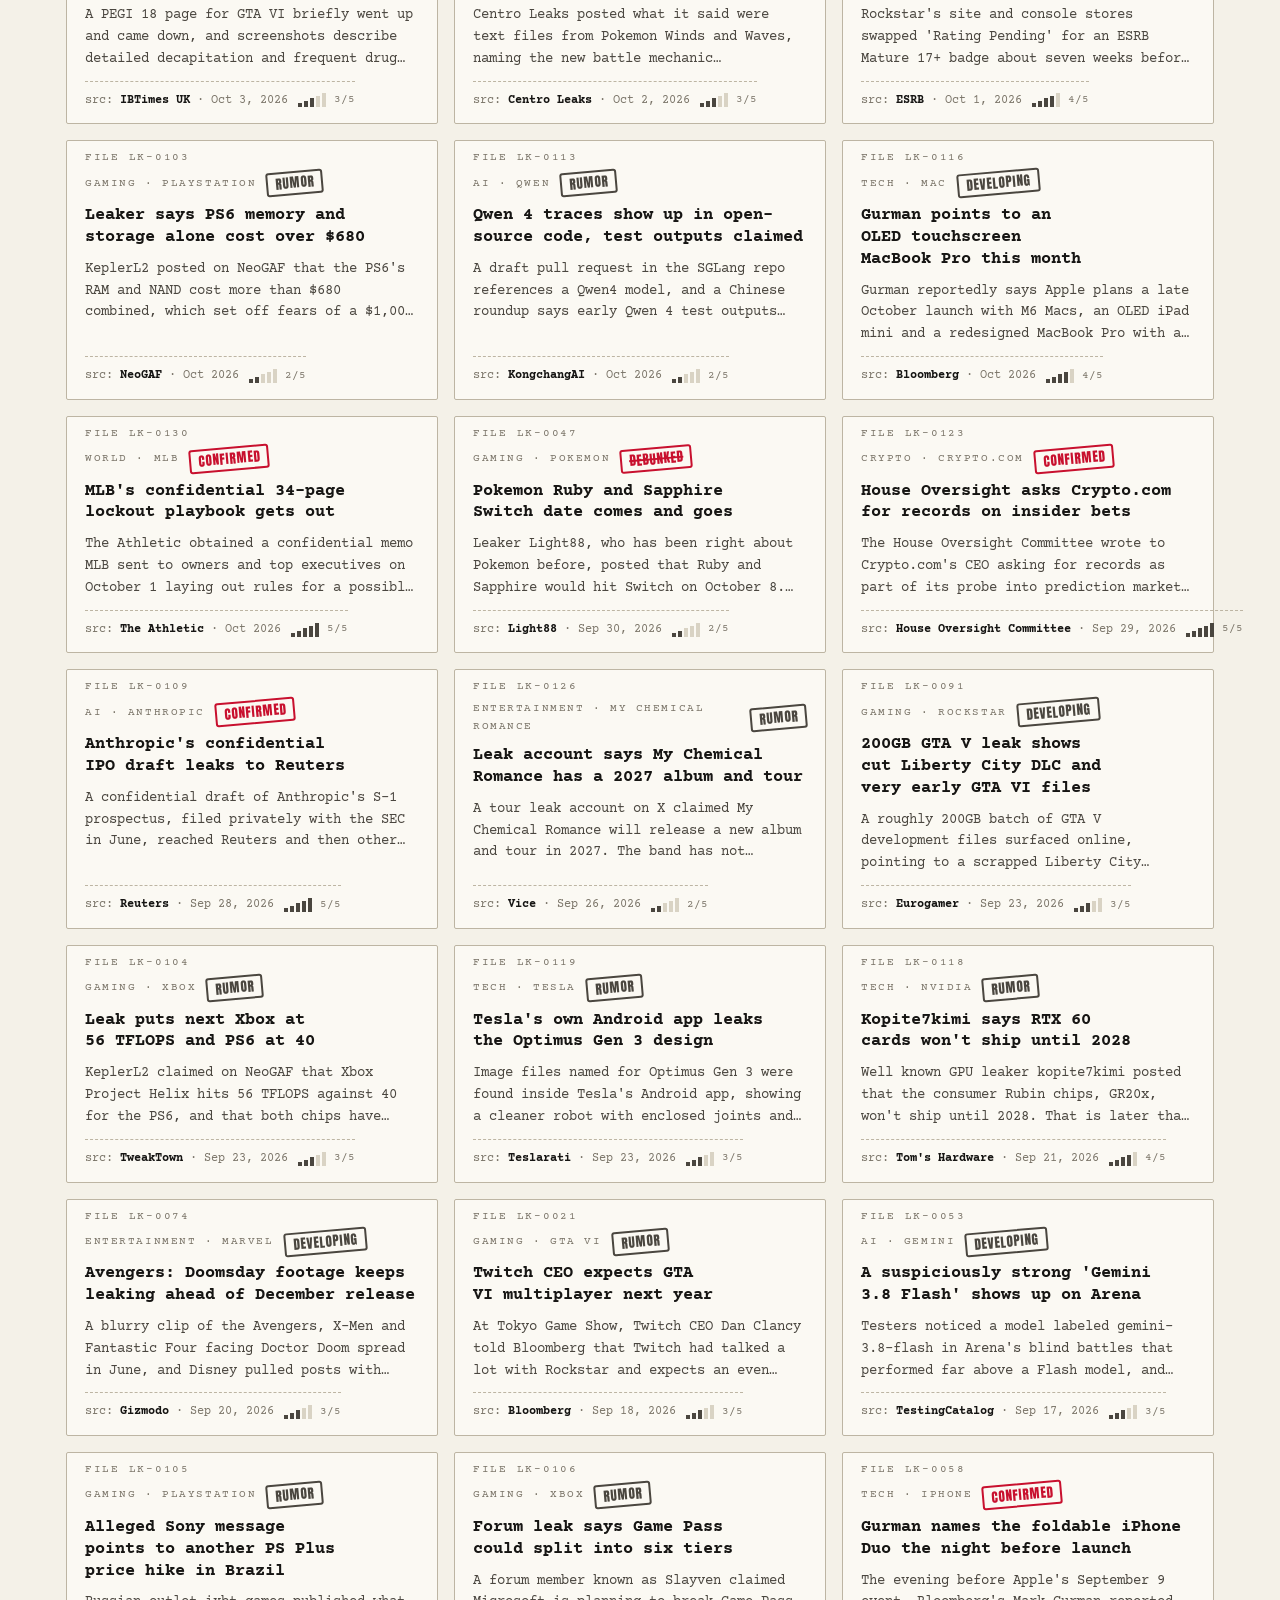
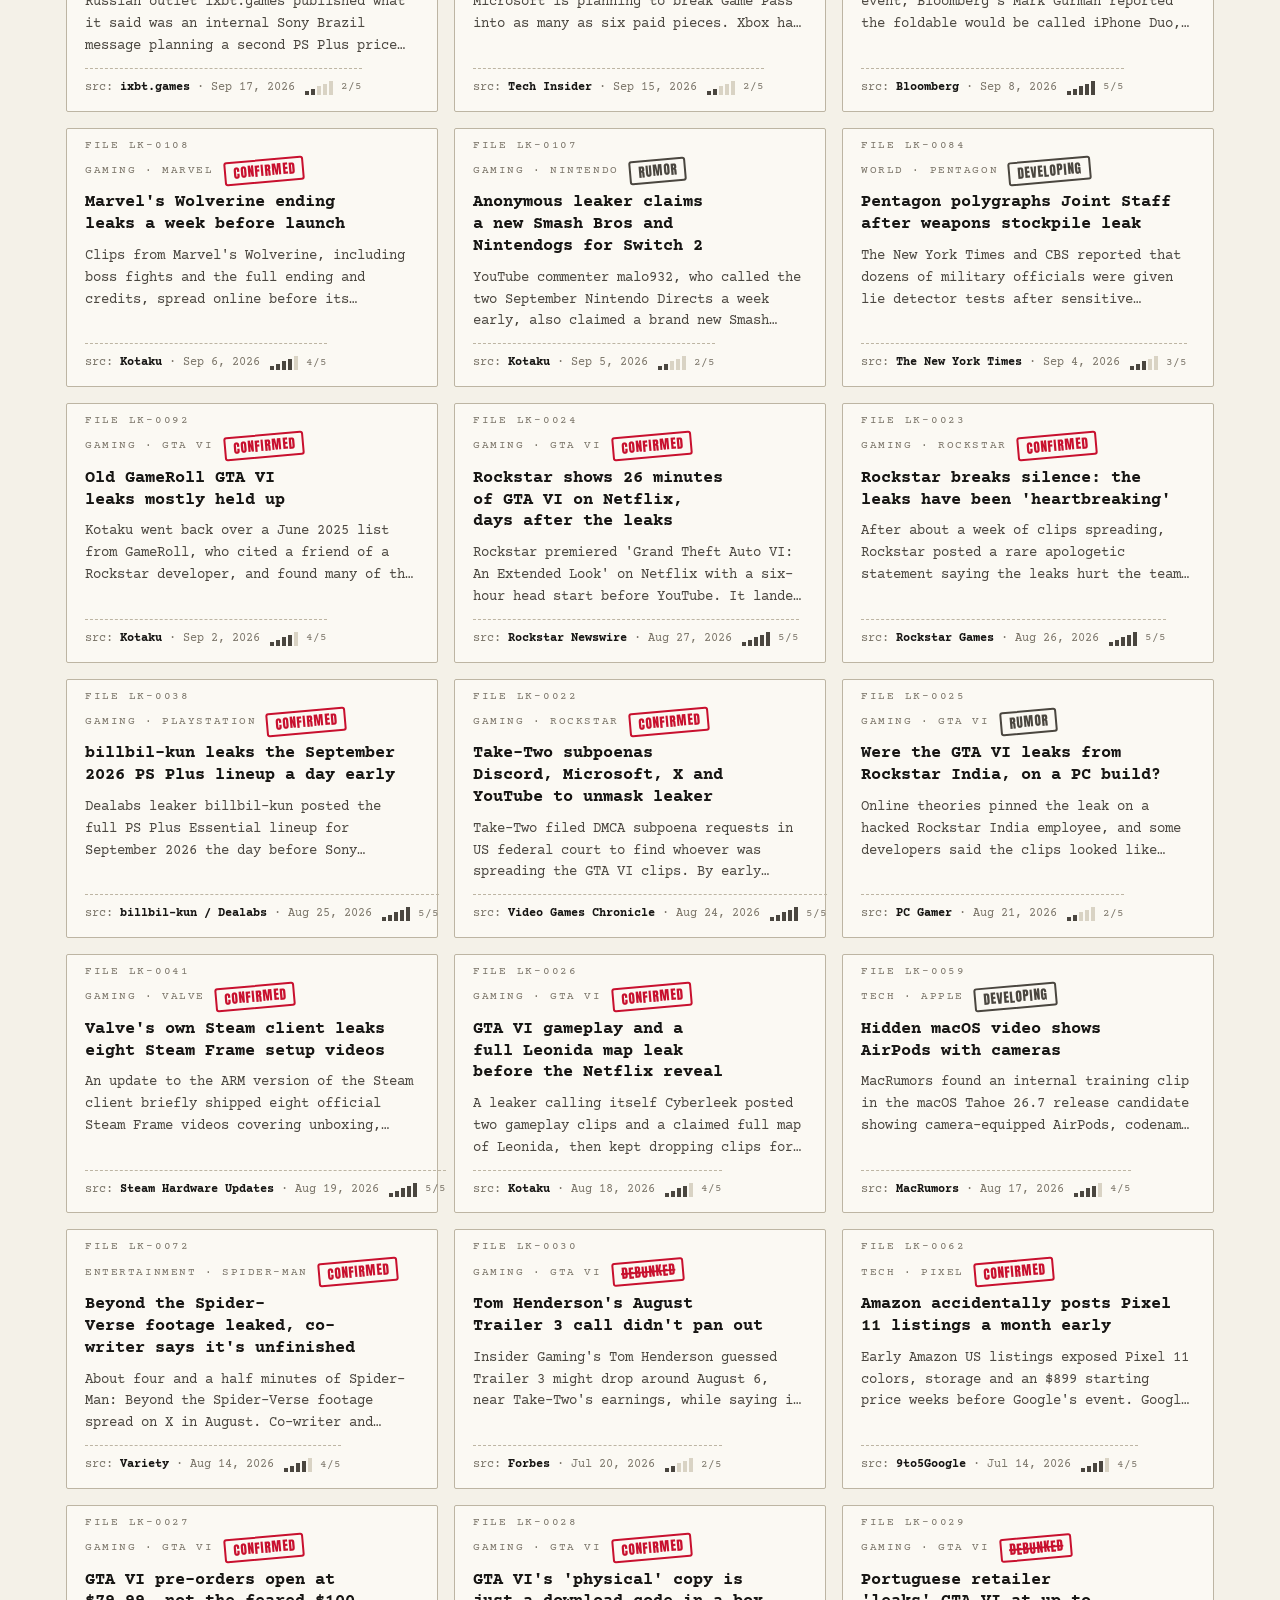
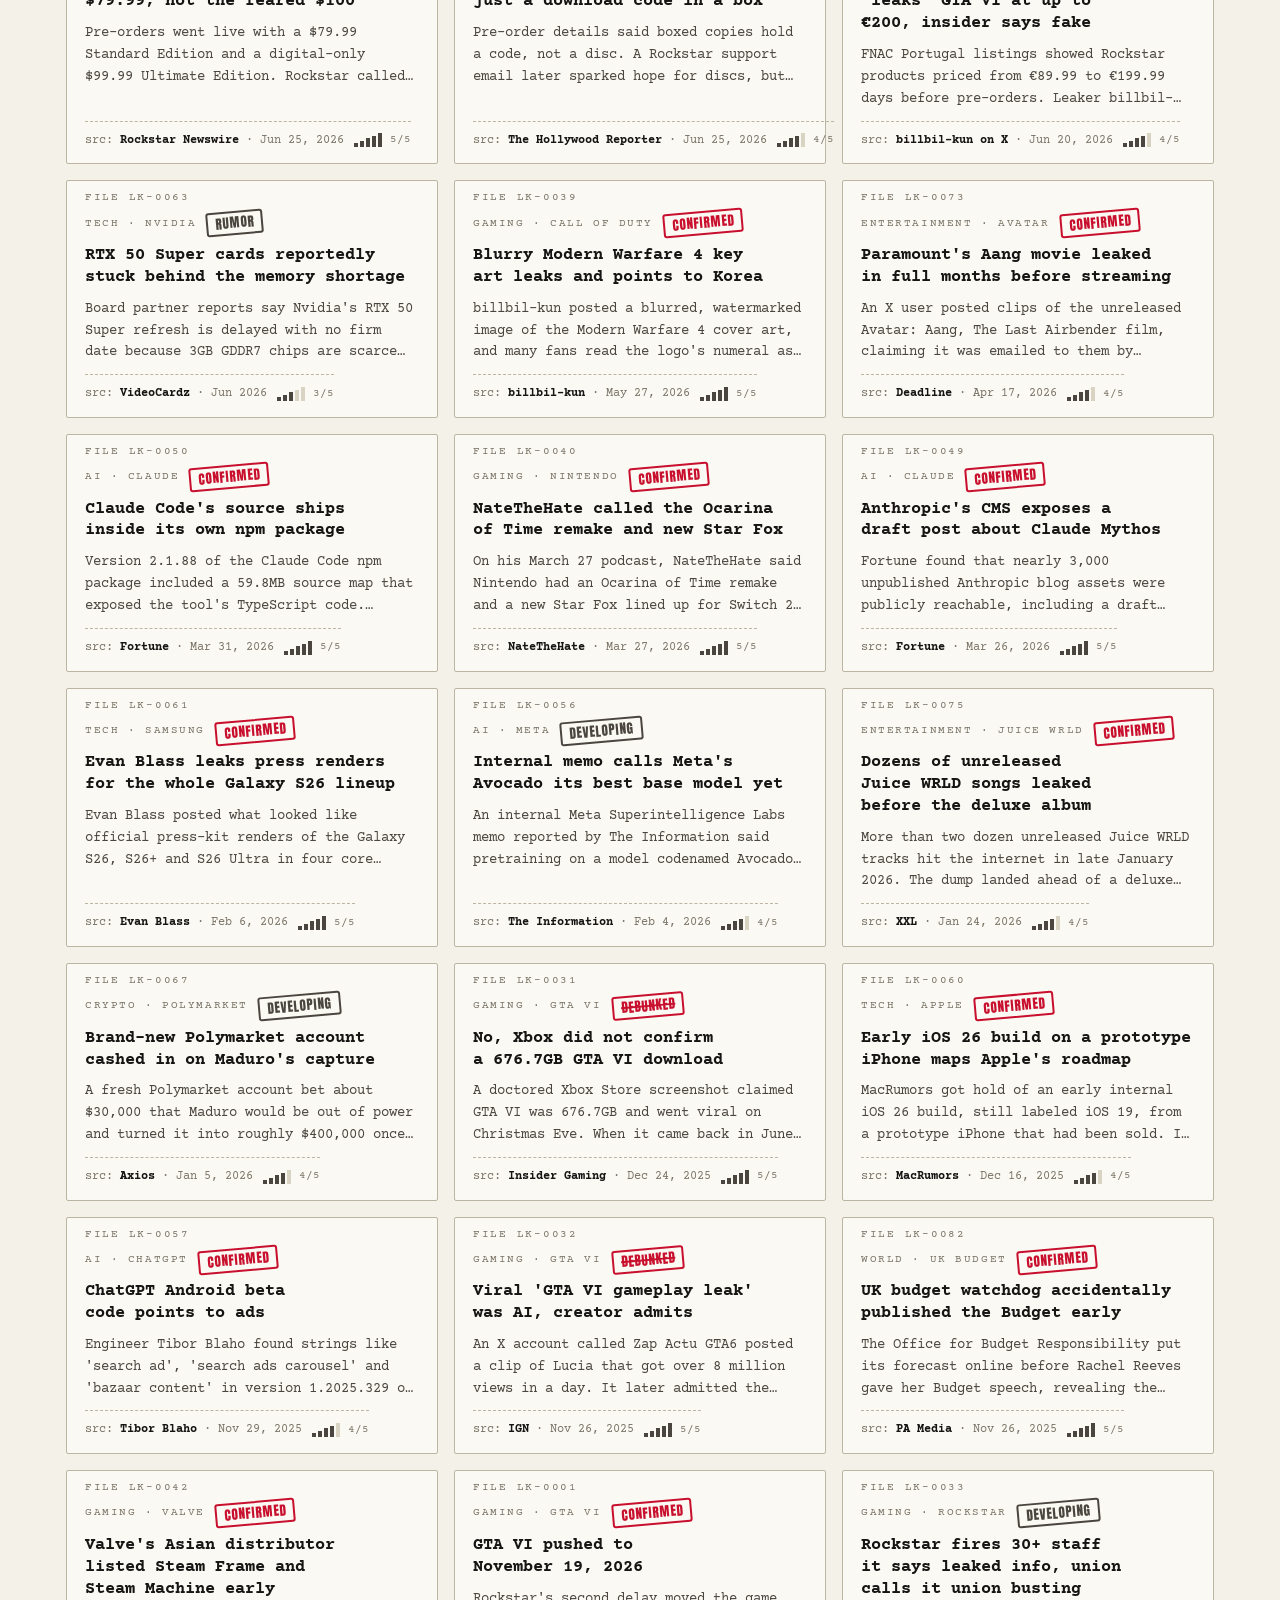
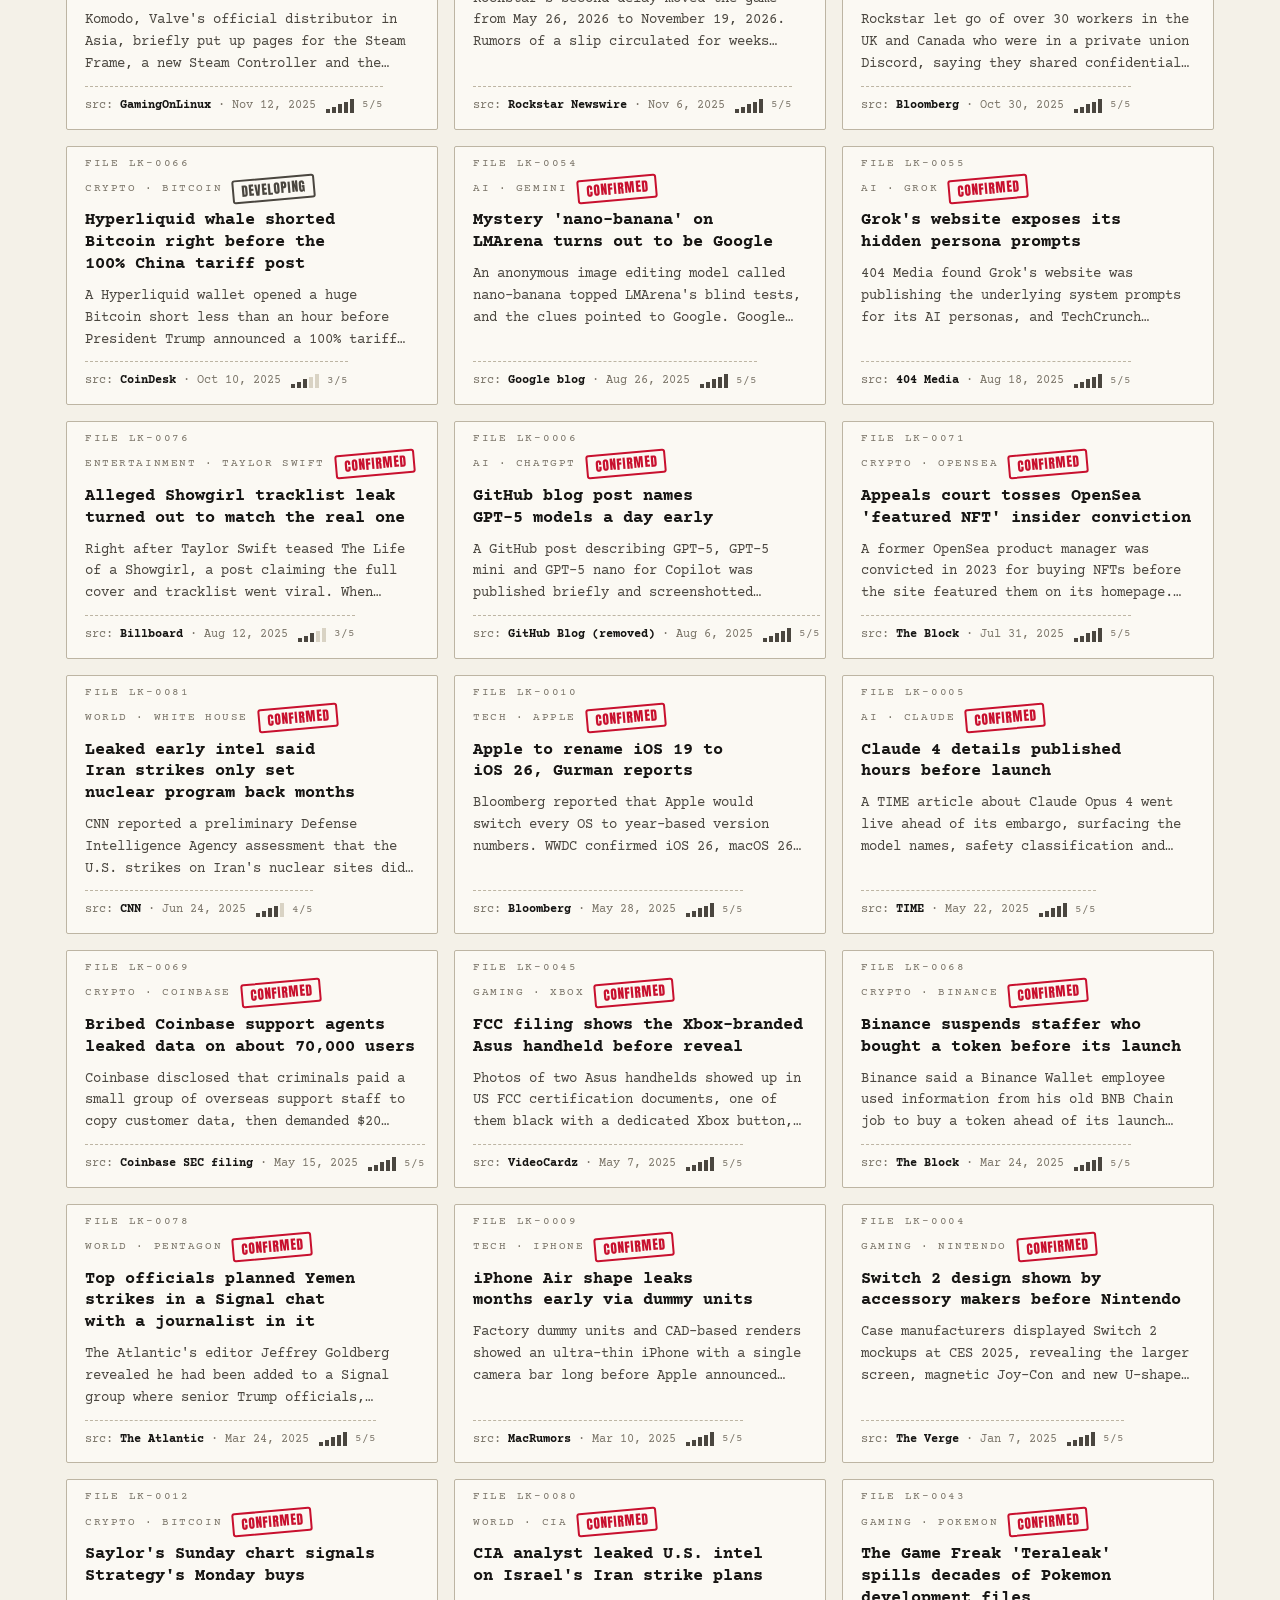
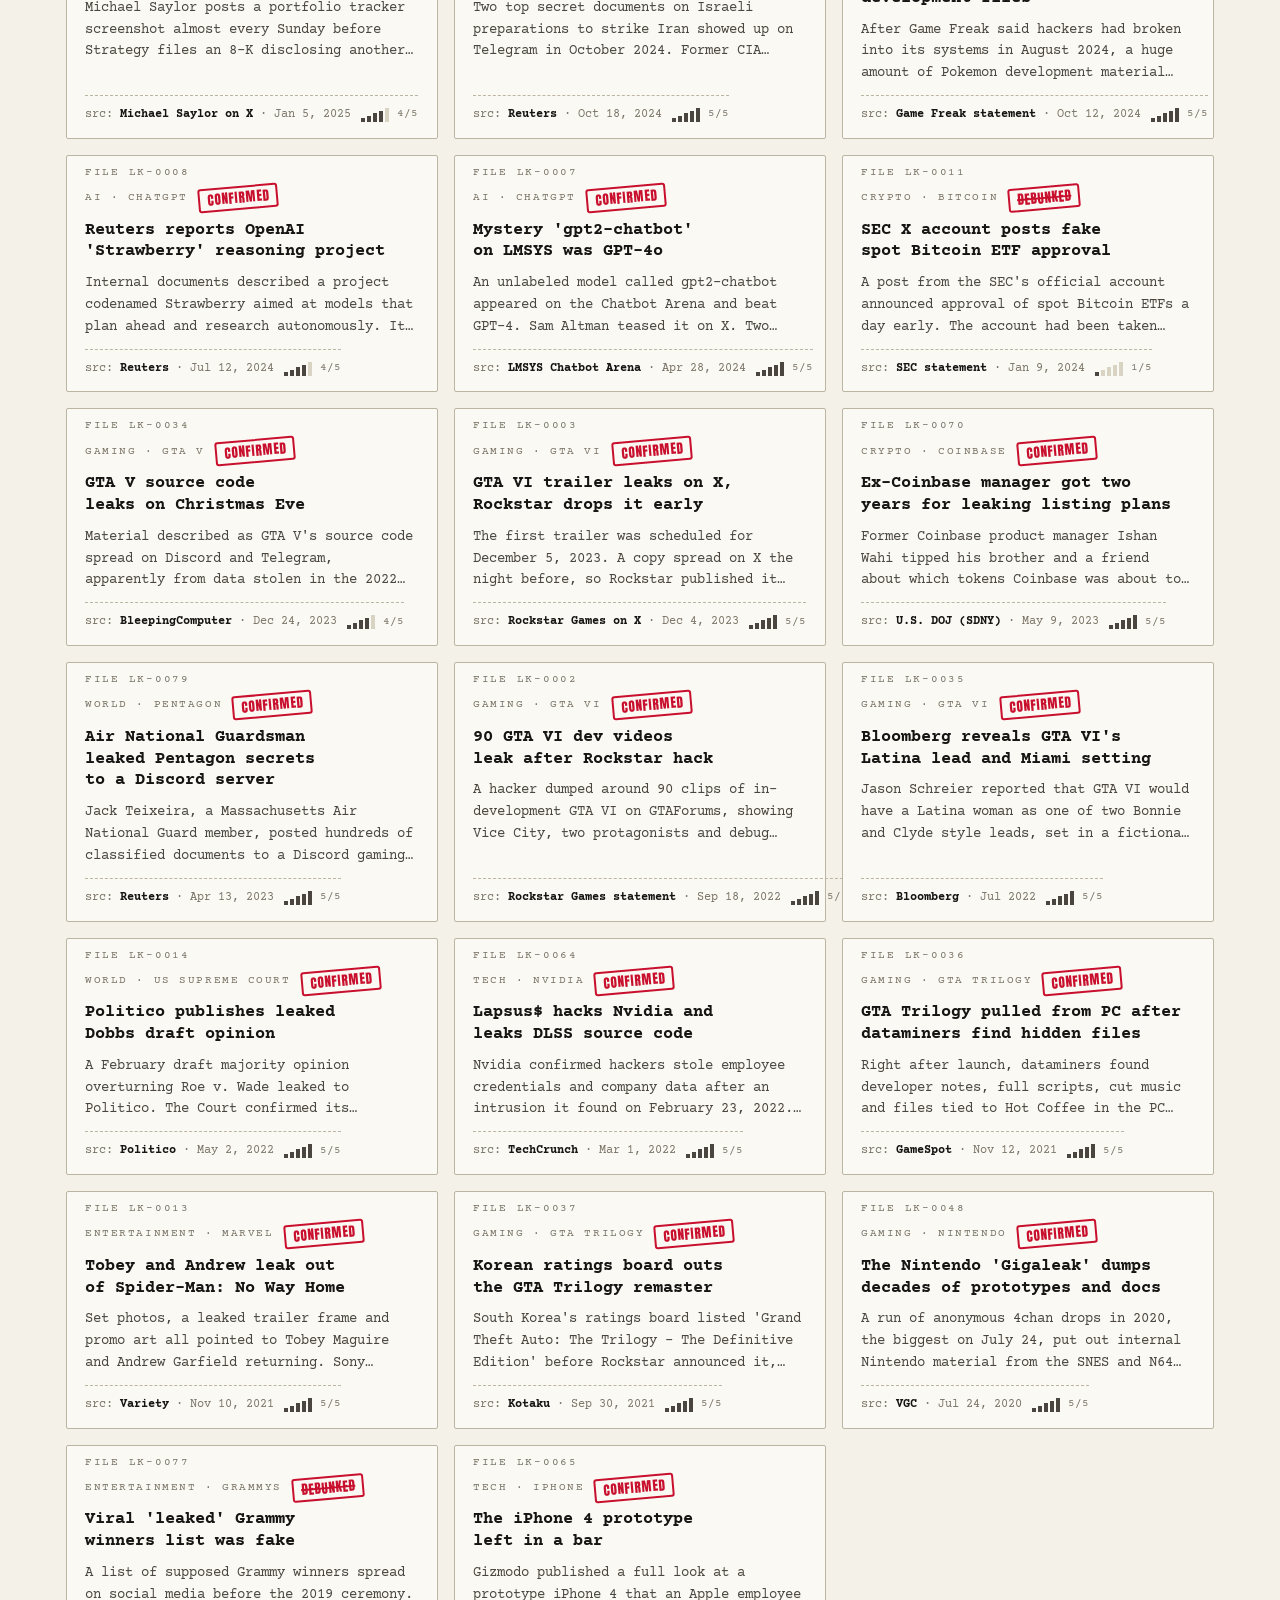
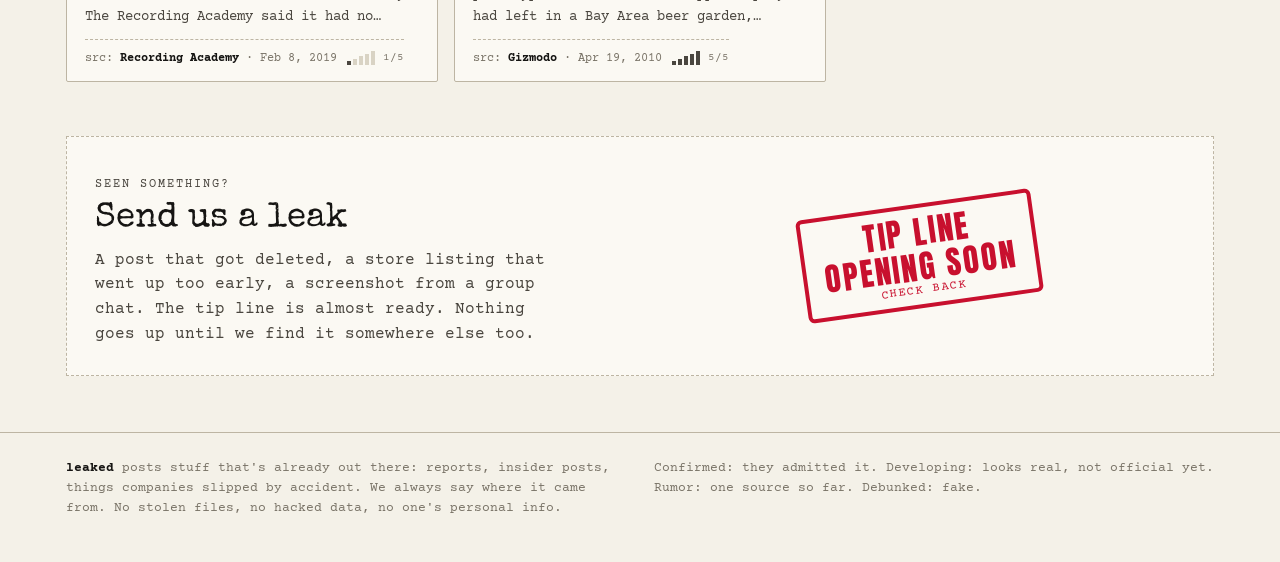
==== commit 6d32b772: "Set CA 9LDct5wvTYR5JWMJ9vUV8xREpS2sZSEqzjQU8skzpump" ====
--- a/index.html
+++ b/index.html
@@ -26,7 +26,7 @@
 <link rel="preconnect" href="https://fonts.googleapis.com">
 <link rel="preconnect" href="https://fonts.gstatic.com" crossorigin>
 <link rel="stylesheet" href="https://fonts.googleapis.com/css2?family=Anton&family=Courier+Prime:wght@400;700&family=Special+Elite&display=swap">
-<link rel="stylesheet" href="styles.css?v=1793035933">
+<link rel="stylesheet" href="styles.css?v=1793036909">
 </head>
 <body>
 
@@ -117,8 +117,8 @@
   <div class="detail" id="detail-body"></div>
 </dialog>
 
-<script src="config.js?v=1793035933"></script>
-<script src="data.js?v=1793035933"></script>
-<script src="app.js?v=1793035933"></script>
+<script src="config.js?v=1793036909"></script>
+<script src="data.js?v=1793036909"></script>
+<script src="app.js?v=1793036909"></script>
 </body>
 </html>
